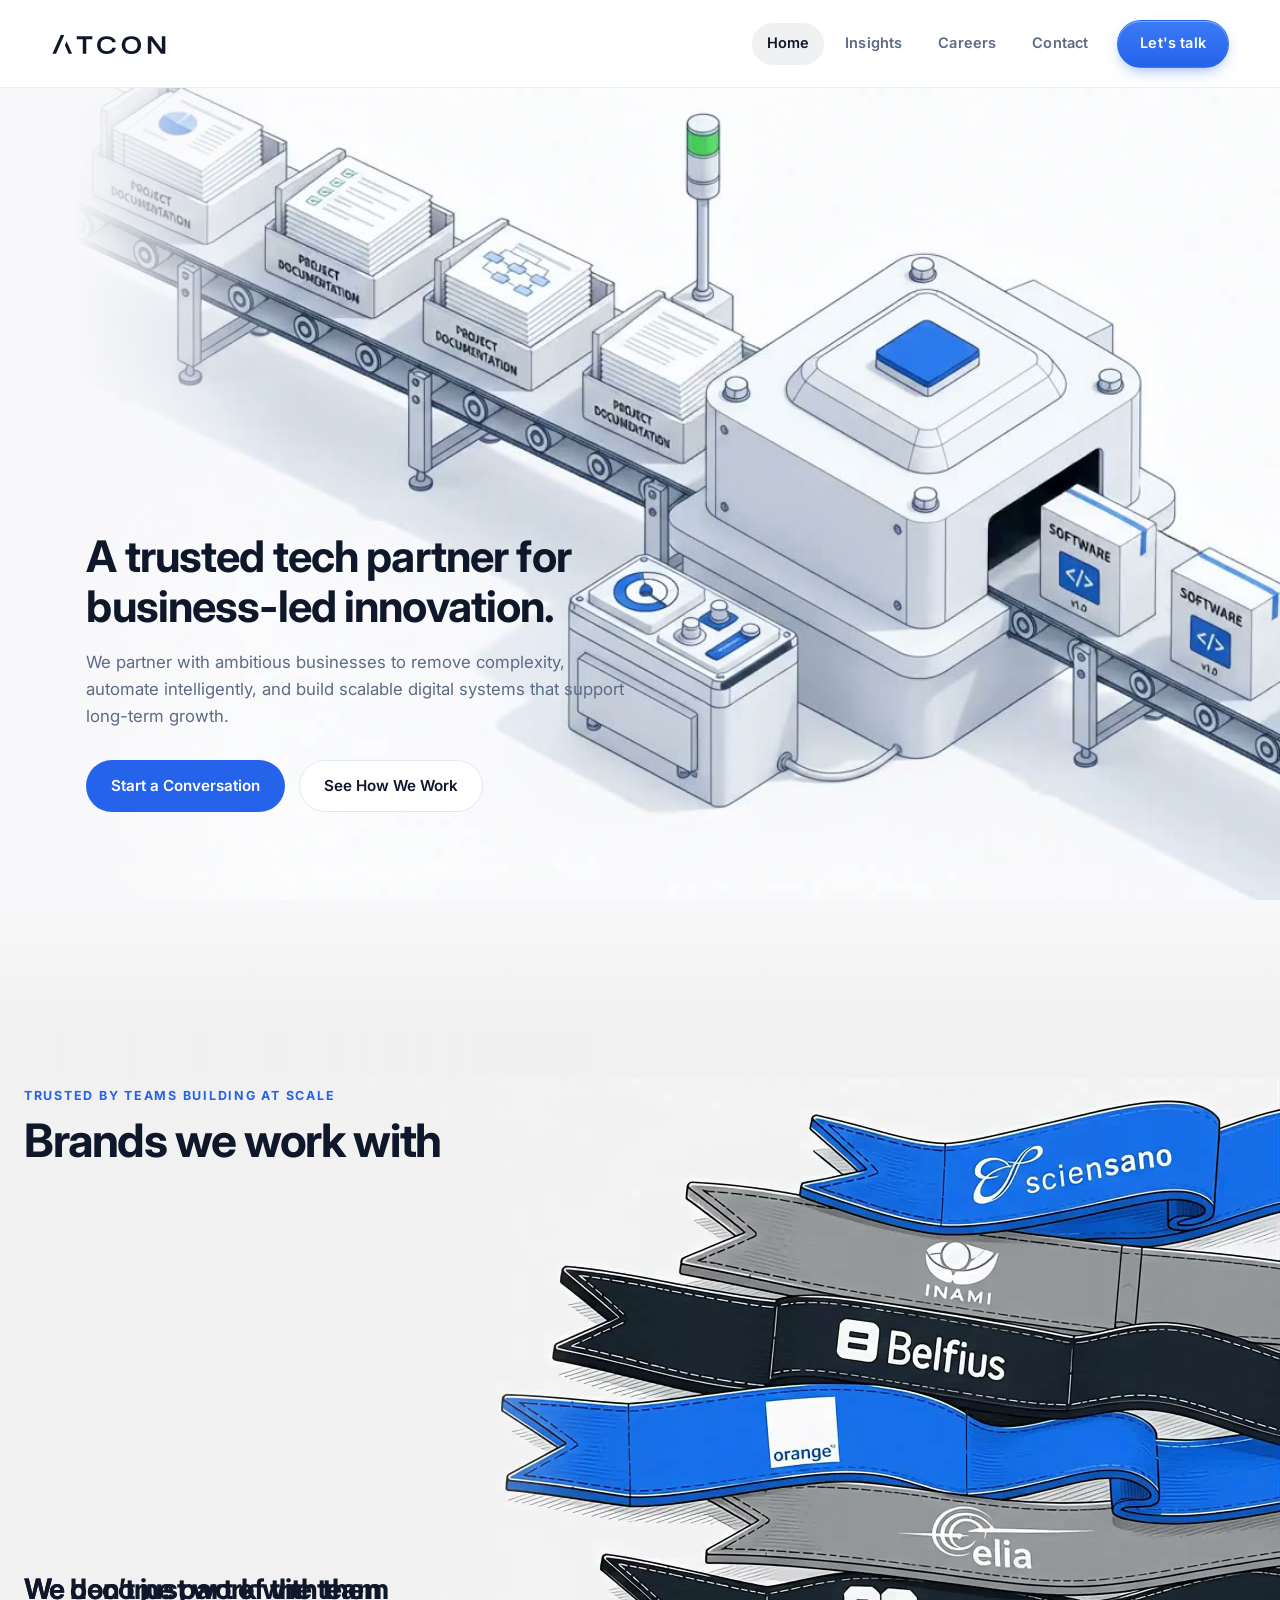
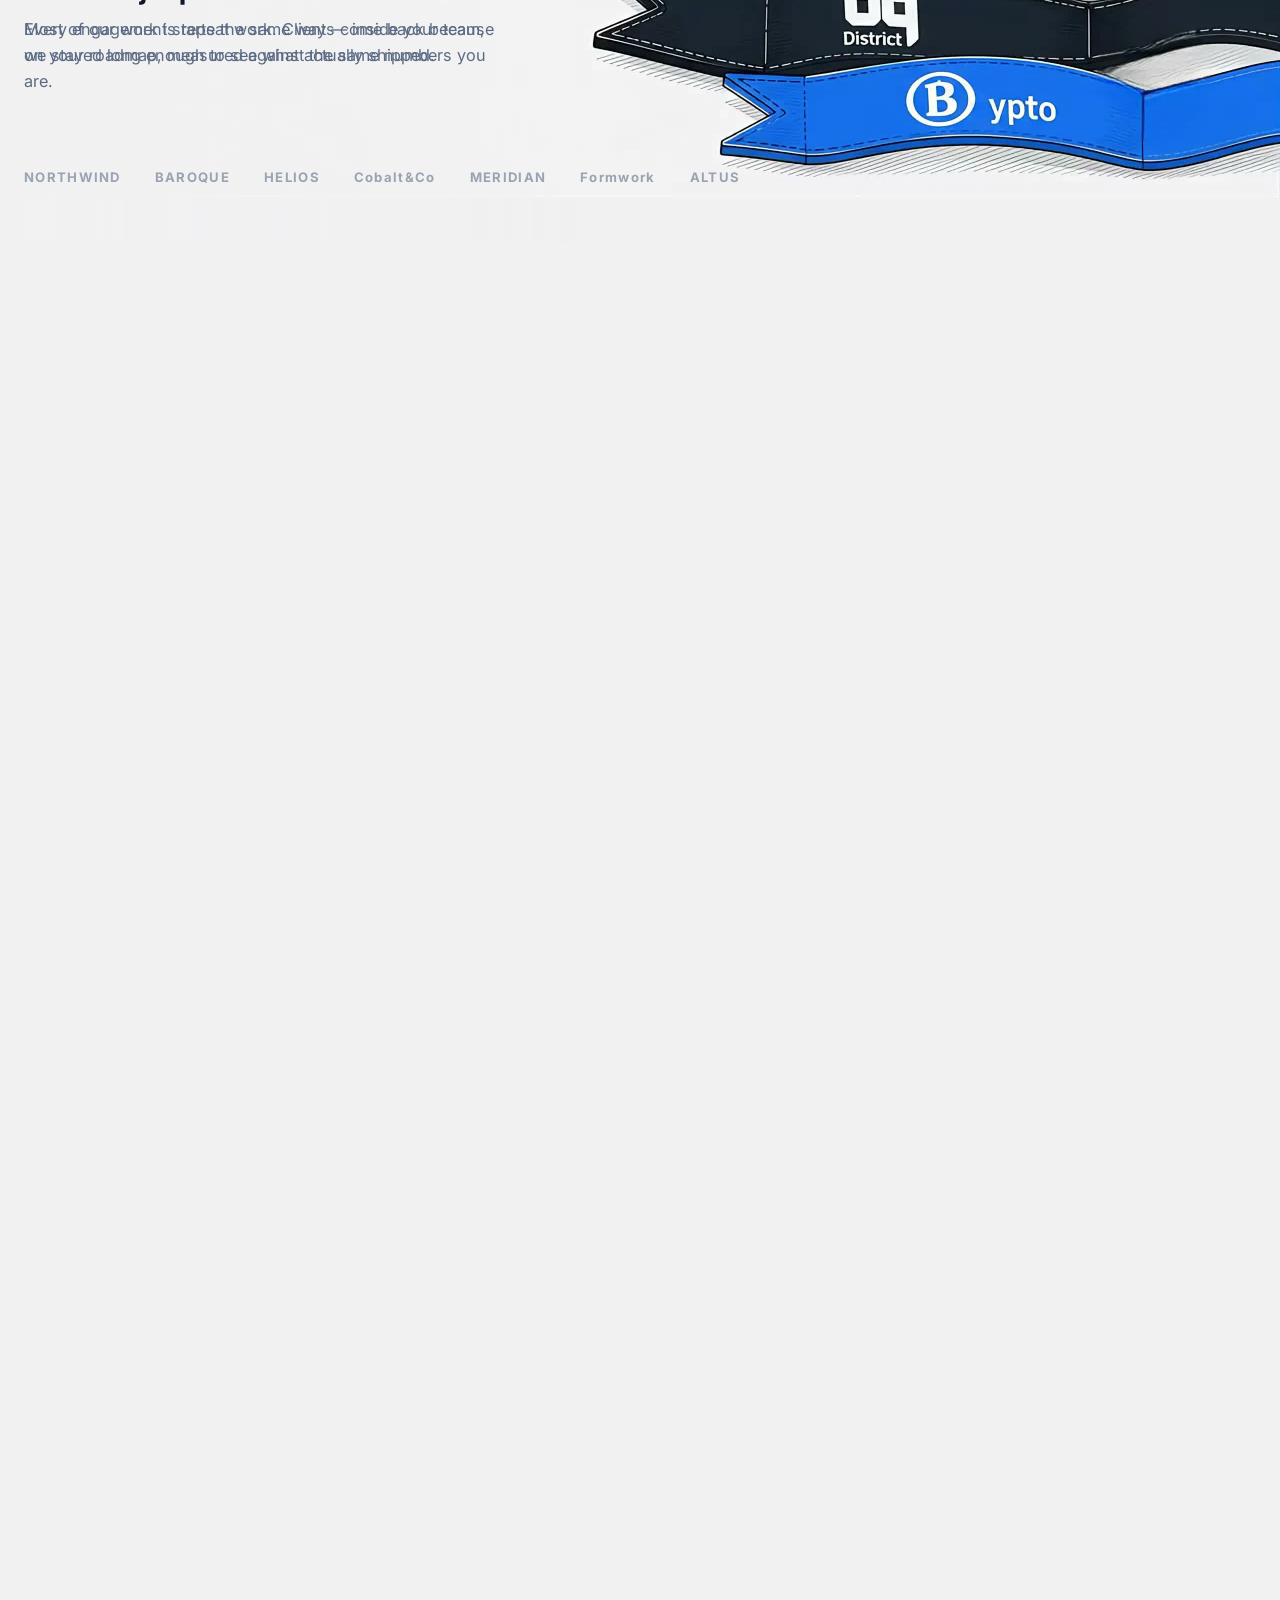
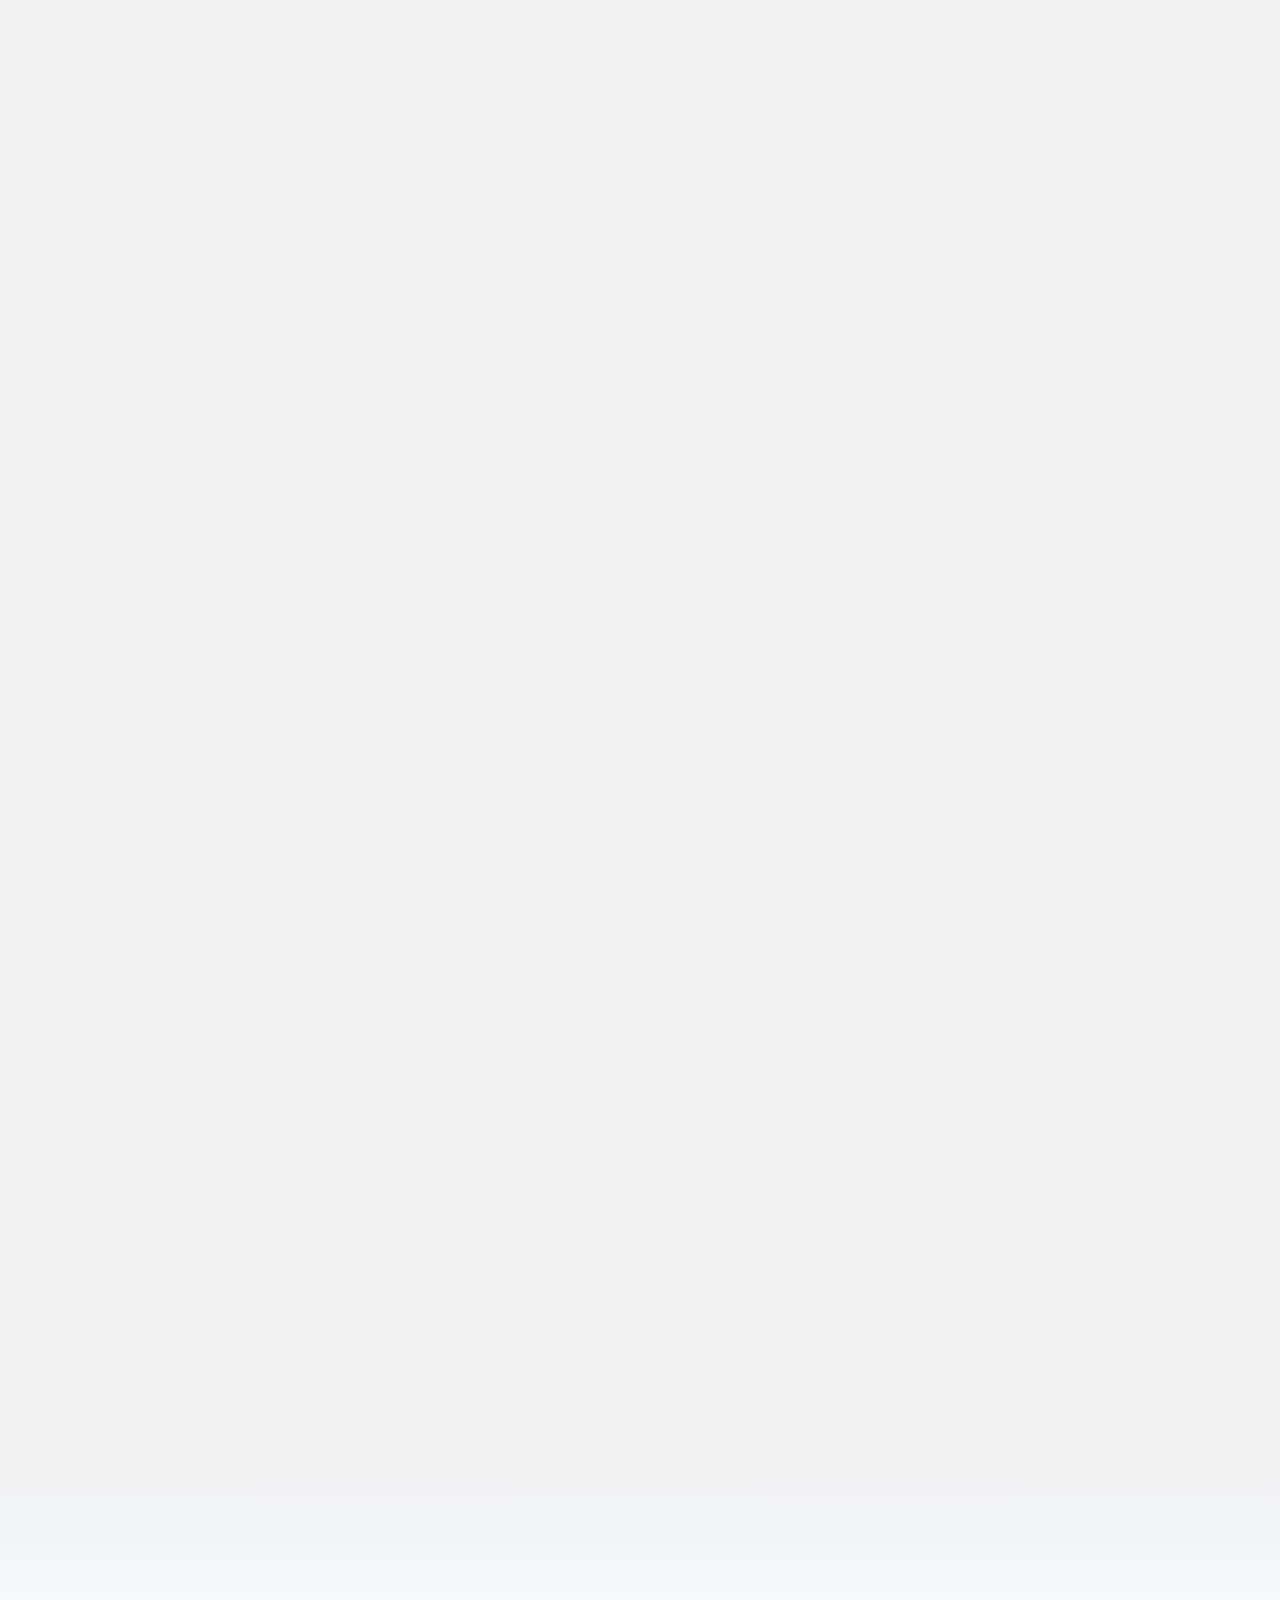
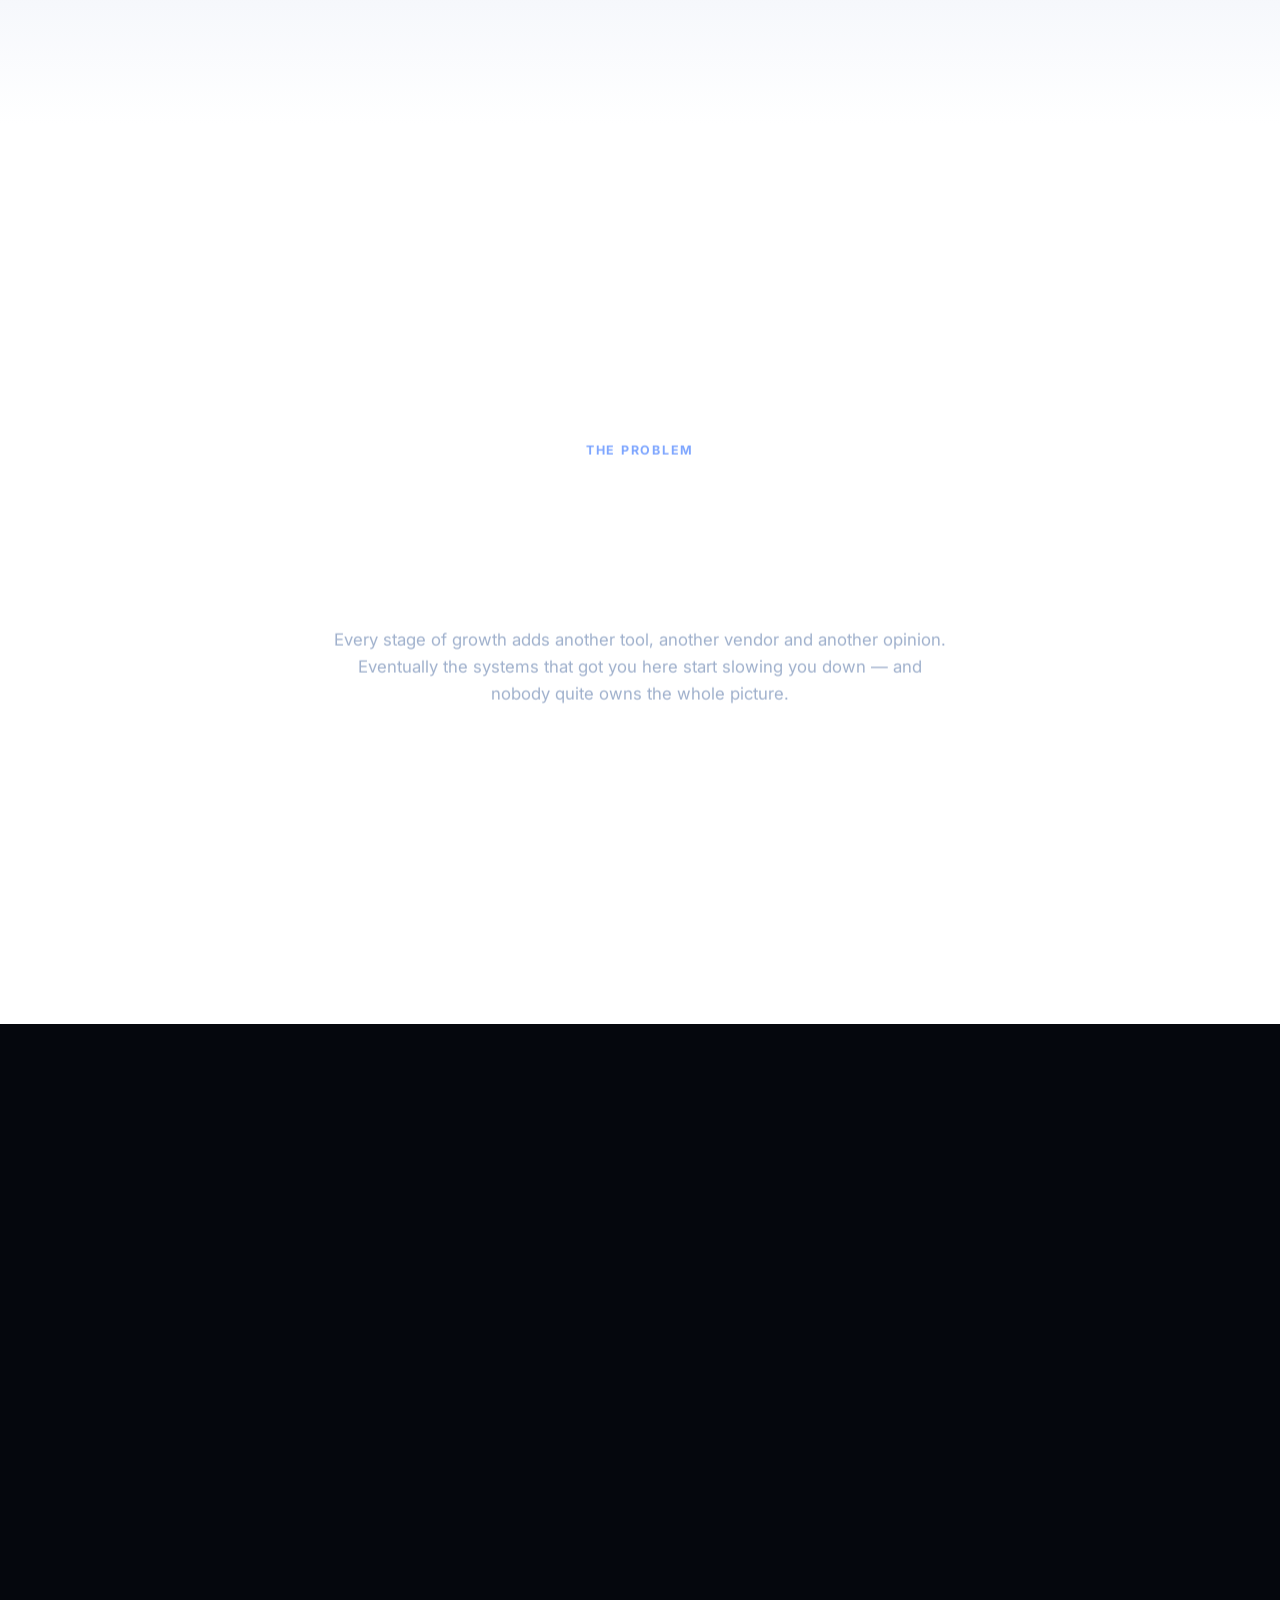
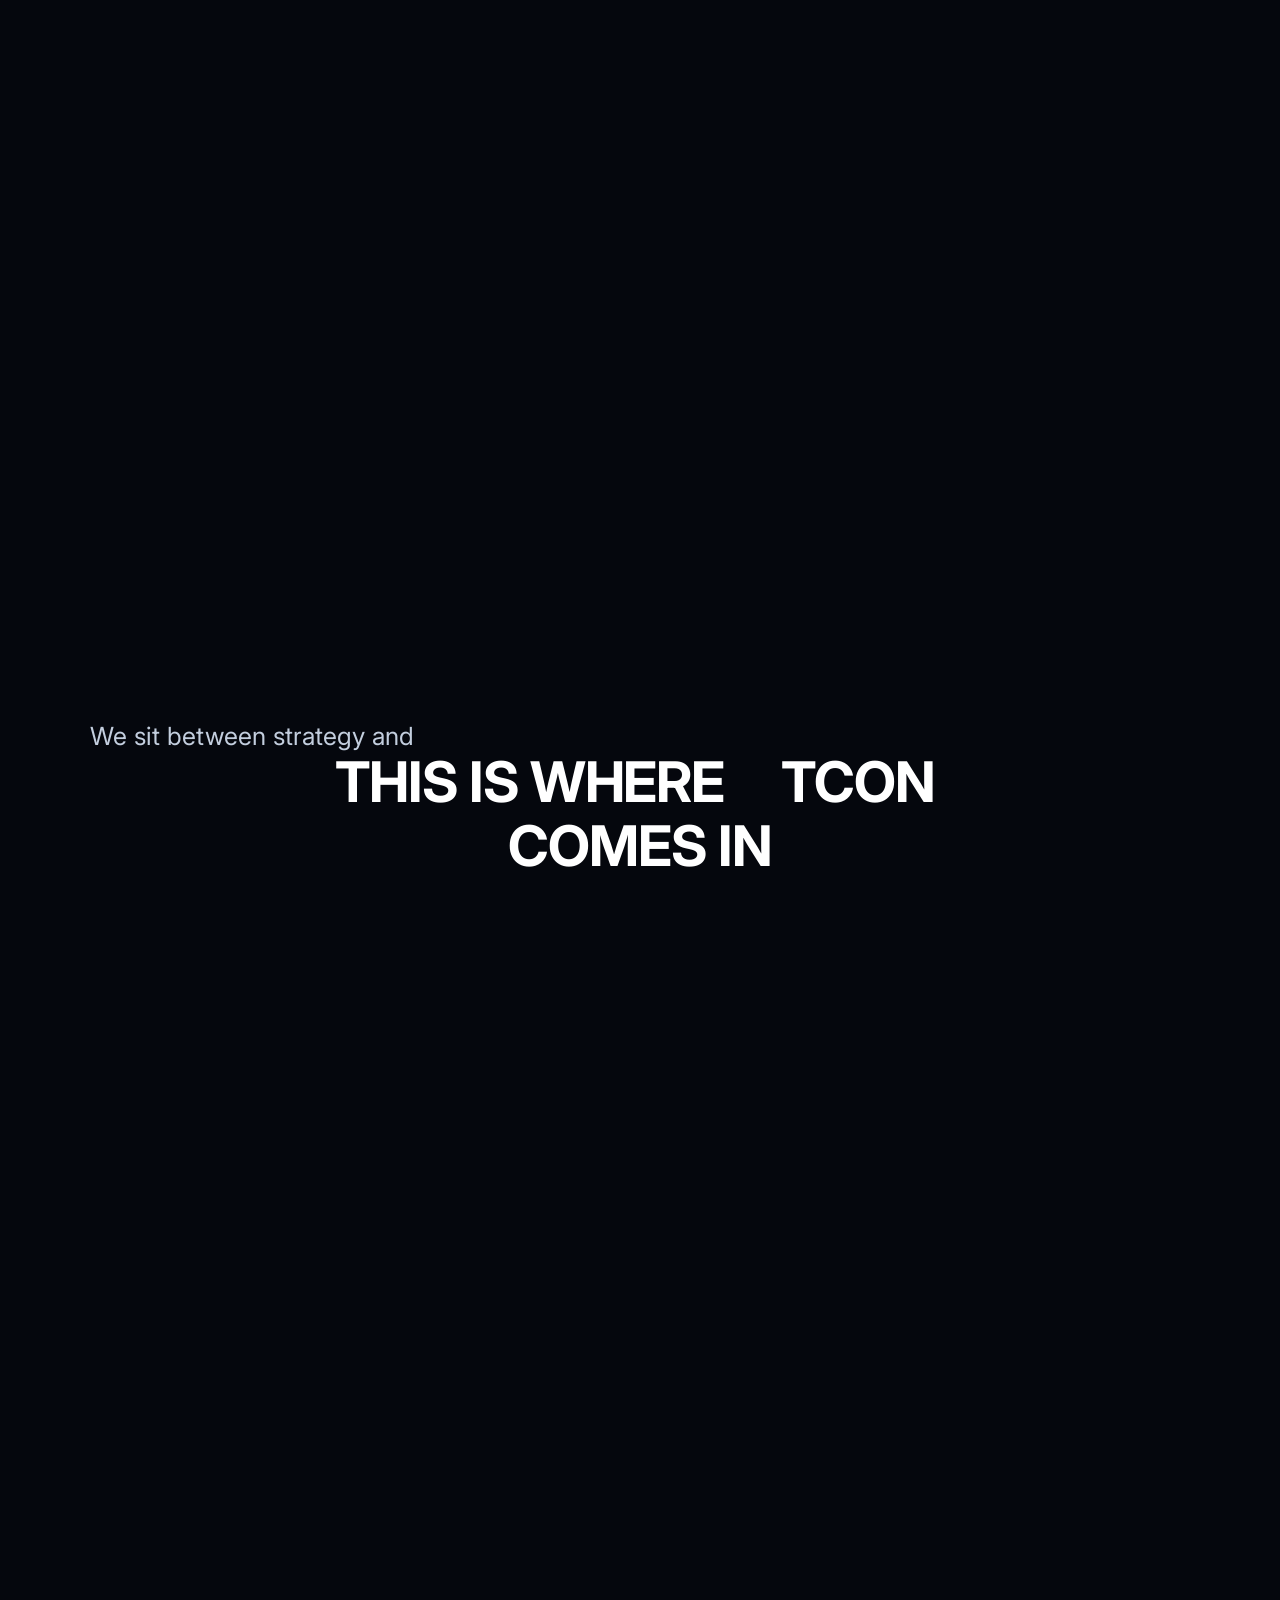
==== index.html @ 5cf0efec "Responsive: linear fallbacks for the pinned artboard scenes under 900px Two sections were unusable o" ====
<!DOCTYPE html>
<html lang="en">
<head>
<meta charset="utf-8">
<meta name="viewport" content="width=device-width, initial-scale=1">
<title>ATCON — A trusted tech partner for business-led innovation</title>
<meta name="description" content="ATCON helps growing companies remove complexity, automate intelligently and build digital systems that scale.">
<link rel="stylesheet" href="assets/css/styles.css?v=1786800311">
<link rel="preconnect" href="https://fonts.googleapis.com">
<link rel="preconnect" href="https://fonts.gstatic.com" crossorigin>
<link href="https://fonts.googleapis.com/css2?family=Inter:wght@400;500;600;700&family=Inter+Tight:wght@400;500;600;700&family=Geist+Mono:wght@500;600;700&display=swap" rel="stylesheet">
<link rel="stylesheet" href="assets/css/how-we-work.css?v=1786800311">
<link rel="stylesheet" href="assets/css/what-we-do.css?v=1786800311">
</head>
<body>

<header class="site-header">
  <div class="container">
    <a class="logo" href="index.html" aria-label="ATCON"><span class="logo-mark"></span></a>
    <button class="nav-toggle" aria-label="Toggle navigation" aria-expanded="false">☰</button>
    <nav class="nav">
      <a href="index.html" aria-current="page">Home</a>
      <a href="insights.html">Insights</a>
      <a href="careers.html">Careers</a>
      <a href="contact.html">Contact</a>
      <a class="btn btn--primary" href="contact.html">Let's talk</a>
    </nav>
  </div>
</header>

<main>

  <!-- hero -->
  <section class="hero">
    <div class="hero-media" aria-hidden="true">
      <video
        data-hero-video
        src="assets/video/hero.mp4"
        poster="assets/img/hero-poster.jpg"
        autoplay
        muted
        loop
        playsinline
        preload="auto"></video>
    </div>

    <div class="container hero-inner">
      <div class="hero-copy">
        <h1>A trusted tech partner for business-led innovation.</h1>
        <p class="lead">
          We partner with ambitious businesses to remove complexity, automate
          intelligently, and build scalable digital systems that support
          long-term growth.
        </p>
        <div class="hero-actions">
          <a class="btn btn--primary" href="contact.html">Start a Conversation</a>
          <a class="btn btn--ghost" href="#how-we-work">See How We Work</a>
        </div>
      </div>
    </div>
  </section>

  <div class="seq-lead" aria-hidden="true"></div>

  <!-- social proof — scroll-scrubbed frame sequence.
       51 frames swapped by scroll position, with two copy blocks fading in
       over the top at staggered points. main.js preloads every frame before
       arming the scrub, so scrolling never lands on a blank. -->
  <section class="seq" id="clients" data-seq
           data-seq-count="51" data-seq-path="assets/img/sequence/ezgif-frame-">
    <div class="seq__pin">
      <canvas class="seq__canvas" data-seq-canvas width="2560" height="1440"
              role="img" aria-label="Client work montage"></canvas>
      <div class="seq__scrim" aria-hidden="true"></div>

      <div class="container seq__head">
        <span class="seq__eyebrow">Trusted by teams building at scale</span>
        <h2 class="seq__title">Brands we work with</h2>
      </div>

      <div class="container seq__overlays">
        <article class="seq__panel" data-seq-panel="0">
          <h3>We don&rsquo;t just work with them</h3>
          <p>Every engagement starts the same way &mdash; inside your team, on your
             roadmap, measured against the same numbers you are.</p>
        </article>
        <article class="seq__panel" data-seq-panel="1">
          <h3>We become part of the team</h3>
          <p>Most of our work is repeat work. Clients come back because we stayed
             long enough to see what actually shipped.</p>
        </article>
      </div>

      <div class="container seq__logos" aria-hidden="true">
        <span>NORTHWIND</span><span>BAROQUE</span><span>HELIOS</span>
        <span>Cobalt&amp;Co</span><span>MERIDIAN</span><span>Formwork</span><span>ALTUS</span>
      </div>
    </div>
  </section>

  <div class="seq-tail" aria-hidden="true"></div>

  <div class="prb-lead" aria-hidden="true"></div>

  <!-- the problem — pinned scene. Scroll first washes the page from white to
       black, then the title arrives, then four cards enter from the left,
       carry a full turn around the copy and leave to the right. main.js writes
       the progress; every position below is derived from it in CSS. -->
  <section class="prb" data-prb>
    <div class="prb__pin">
      <div class="prb__wash" aria-hidden="true"></div>
      <!-- the copy lives inside the orbit so it shares the cards' 3D context and
           they can sort against it by depth, passing behind and then in front -->
      <div class="prb__orbit">
        <div class="container prb__head">
          <span class="prb__eyebrow">The problem</span>
          <h2 class="prb__title">Growth creates complexity.</h2>
          <p class="prb__lead">Every stage of growth adds another tool, another vendor and
            another opinion. Eventually the systems that got you here start slowing you
            down &mdash; and nobody quite owns the whole picture.</p>
        </div>
        <article class="prb-card" data-prb-card="0">
          <span class="prb-card__wing prb-card__wing--l"></span>
          <div class="prb-card__body">
          <div class="prb-card__icon">&#9033;</div>
          <h3>Too many tools</h3>
          <p>Overlapping software nobody fully uses, quietly billing every month.</p>
        </div>
          <span class="prb-card__wing prb-card__wing--r"></span>
        </article>
        <article class="prb-card" data-prb-card="1">
          <span class="prb-card__wing prb-card__wing--l"></span>
          <div class="prb-card__body">
          <div class="prb-card__icon">&#9681;</div>
          <h3>Too many opinions</h3>
          <p>Decisions stall because there's no shared view of what good looks like.</p>
        </div>
          <span class="prb-card__wing prb-card__wing--r"></span>
        </article>
        <article class="prb-card" data-prb-card="2">
          <span class="prb-card__wing prb-card__wing--l"></span>
          <div class="prb-card__body">
          <div class="prb-card__icon">&#9672;</div>
          <h3>Too many vendors</h3>
          <p>Work is split across suppliers who each solve only their own slice.</p>
        </div>
          <span class="prb-card__wing prb-card__wing--r"></span>
        </article>
        <article class="prb-card" data-prb-card="3">
          <span class="prb-card__wing prb-card__wing--l"></span>
          <div class="prb-card__body">
          <div class="prb-card__icon">&#9678;</div>
          <h3>Not enough ownership</h3>
          <p>Plenty of advice, far less accountability for the outcome.</p>
        </div>
          <span class="prb-card__wing prb-card__wing--r"></span>
        </article>
      </div>
    </div>
  </section>

  <!-- where we sit: the line types itself out, then the A breaks out of the
       word, grows to fill the right of the screen, and the copy types in beside it -->
  <section class="wws" data-wws>
    <div class="wws__pin">
      <h2 class="wws__line" aria-label="This is where ATCON comes in">
        <span data-wws-seg aria-hidden="true">THIS IS WHERE </span><span
          class="wws-cell wws__aslot" data-wws-aslot aria-hidden="true"></span><span
          data-wws-seg aria-hidden="true">TCON COMES IN</span>
      </h2>

      <img class="wws__a" src="assets/img/atcon-a.svg" alt="" aria-hidden="true" data-wws-a>

      <p class="wws__body"><span data-wws-seg>We sit between strategy and
        execution. Most technology challenges fall into a gap too technical for
        business consultants, too strategic for dev teams. That&rsquo;s where
        ATCON operates.</span></p>

    </div>
  </section>

  <!-- lets the black settle out to the white the next section starts on -->
  <div class="wws-tail" aria-hidden="true"></div>

  <!-- services — six cards flown past the camera on a helix.
       Card artwork is the supplied standalone file, restyled only where its
       class names collided with the site's own (see what-we-do.css). The
       spiral itself is main.js writing six custom properties per card; the
       markup below is the plain grid it falls back to without JS. -->
  <section class="section wwd" id="services" data-wwd-scene>
    <div class="wwd__pin">
      <div class="container wwd__head">
        <div class="section-head">
          <span class="eyebrow">What we do</span>
          <h2>Six ways we make technology work harder.</h2>
        </div>
      </div>

      <div class="wwd__track" data-wwd-track>

        <!-- 001 — Simplify technology -->
        <article class="wwd-card c1" data-wwd-card>
          <div class="glow"></div>
          <div class="ring r1"></div><div class="ring r2"></div><div class="ring r3"></div>
          <svg style="position:absolute;left:0;top:0;width:412px;height:492px;pointer-events:none" viewBox="0 0 412 492" fill="none" aria-hidden="true">
            <path d="M80 116 C 130 150, 165 165, 194 182" stroke="rgba(255,255,255,0.45)" stroke-width="1.4" stroke-dasharray="2 4" stroke-linecap="round"/>
            <path d="M332 124 C 285 155, 250 168, 220 184" stroke="rgba(255,255,255,0.45)" stroke-width="1.4" stroke-dasharray="2 4" stroke-linecap="round"/>
            <path d="M90 232 C 130 220, 165 205, 190 196" stroke="rgba(255,255,255,0.45)" stroke-width="1.4" stroke-dasharray="2 4" stroke-linecap="round"/>
          </svg>
          <div class="chip c1a">S</div><div class="chip c2a">A</div><div class="chip c3a">C</div>
          <div class="core-ring"></div>
          <div class="core"><span class="cmd">&#8984;</span></div>
          <div class="index">001</div>
          <div class="badge">&#8984;</div>
          <div class="toast">
            <div class="toast-inner">
              <div class="toast-icon">&#10003;</div>
              <div><div class="toast-title">Stack consolidated</div><div class="toast-sub">12 overlapping tools &rarr; 1 system</div></div>
            </div>
          </div>
          <div class="cap">
            <h3 class="cap-title">Simplify technology</h3>
            <p class="cap-desc">Audit the SaaS, API and cloud stack, cut what overlaps and leave one system that makes sense.</p>
          </div>
        </article>

        <!-- 002 — Embedded partnership -->
        <article class="wwd-card tC c2" data-wwd-card>
          <div class="glow"></div>
          <div class="msgcard">
            <div class="msg-head">
              <div class="avatar">AI</div>
              <div class="who">Aisha <span>&middot; Standup</span></div>
              <div class="when">9:04am</div>
            </div>
            <div class="msg-text">Shipped the roadmap update &mdash; ready for your review before the client call this afternoon.</div>
          </div>
          <div class="inputbar" style="top:150px;"><span>Share a blocker or update&hellip;</span><div class="send">&#8593;</div></div>
          <div class="cursor" style="left:150px; top:214px;"></div>
          <div class="centered" style="top:296px;">
            <h3 class="htitle">Embedded partnership</h3>
            <div class="rule"></div>
            <p class="hdesc">A senior team that works inside yours — in your standups, on your roadmap, not at arm's length.</p>
          </div>
        </article>

        <!-- 003 — Structure data intelligence -->
        <article class="wwd-card tB c3" data-wwd-card>
          <div class="arc"></div><div class="arc a2"></div>
          <div class="wwd-eyebrow">Data Intelligence</div>
          <h3 class="heading"><b>Turn scattered reporting into pipelines</b> <i>and dashboards that decide.</i></h3>
          <div class="wwd-hero">
            <svg style="position:absolute;left:36px;top:-4px;width:340px;height:306px" viewBox="0 0 400 360" fill="none" aria-hidden="true">
              <g stroke="#8eb4ff" stroke-width="2.4" stroke-linecap="round" fill="none" opacity="0.7">
                <path d="M14 300 L22 308 L14 316"/>
                <path d="M28 312 L36 320 L28 328" opacity="0.55"/>
                <path d="M42 324 L50 332 L42 340" opacity="0.4"/>
              </g>
              <polygon points="290,74 200,118 200,328 290,284" fill="rgba(63,120,246,0.16)" stroke="#3f78f6" stroke-width="1.3"/>
              <polygon points="110,74 200,118 200,328 110,284" fill="rgba(31,79,216,0.09)" stroke="#3f78f6" stroke-width="1.3"/>
              <polygon points="200,30 290,74 200,118 110,74" fill="rgba(142,180,255,0.28)" stroke="#3f78f6" stroke-width="1.4"/>
              <polygon points="200,72 290,116 200,160 110,116" fill="none" stroke="#3f78f6" stroke-width="1" opacity="0.5"/>
              <polygon points="200,114 290,158 200,202 110,158" fill="none" stroke="#3f78f6" stroke-width="1" opacity="0.5"/>
              <polygon points="200,156 290,200 200,244 110,200" fill="none" stroke="#3f78f6" stroke-width="1" opacity="0.55"/>
              <polygon points="200,198 290,242 200,286 110,242" fill="none" stroke="#3f78f6" stroke-width="1" opacity="0.55"/>
              <line x1="200" y1="118" x2="200" y2="328" stroke="#3f78f6" stroke-width="1.4"/>
              <circle class="rivet" cx="200" cy="30" r="4"/>
              <circle class="rivet" cx="110" cy="74" r="4"/><circle class="rivet" cx="290" cy="74" r="4"/>
              <circle class="rivet" cx="110" cy="116" r="4"/><circle class="rivet" cx="290" cy="116" r="4"/>
              <circle class="rivet" cx="110" cy="158" r="4"/><circle class="rivet" cx="290" cy="158" r="4"/>
              <circle class="rivet" cx="110" cy="200" r="4"/><circle class="rivet" cx="290" cy="200" r="4"/>
              <circle class="rivet" cx="110" cy="242" r="4"/><circle class="rivet" cx="290" cy="242" r="4"/>
              <circle class="rivet" cx="110" cy="284" r="4"/><circle class="rivet" cx="290" cy="284" r="4"/>
              <text class="iso-label" x="236" y="196" transform="rotate(24 236 196)">VALIDATION</text>
              <text class="iso-label" x="230" y="238" transform="rotate(24 230 238)">FILE UPLOADS</text>
              <text class="iso-label" x="224" y="280" transform="rotate(24 224 280)">ERROR HANDLING</text>
            </svg>
          </div>
        </article>

        <!-- 004 — Scale digital systems -->
        <article class="wwd-card tB c4" data-wwd-card>
          <div class="arc"></div><div class="arc a2"></div>
          <div class="wwd-eyebrow">Scale &amp; Architecture</div>
          <h3 class="heading"><b>Architecture, platforms and products built to survive</b> <i>the next order of magnitude.</i></h3>
          <div class="wwd-hero">
            <div class="bokeh"></div>
            <svg style="position:absolute;left:-14px;top:0;width:440px;height:300px;pointer-events:none" viewBox="0 0 440 300" fill="none" aria-hidden="true">
              <path d="M18 66 C 108 40, 210 30, 300 42" stroke="#5c95ff" stroke-width="26" stroke-linecap="round"/>
              <circle cx="42" cy="61" r="3.4" fill="#fff"/><circle cx="66" cy="55" r="3.4" fill="#fff"/><circle cx="90" cy="50" r="3.4" fill="#fff"/><circle cx="114" cy="46" r="3.4" fill="#fff"/>
              <path d="M104 122 C 210 104, 320 112, 430 98" stroke="#1f4fd8" stroke-width="26" stroke-linecap="round"/>
              <path d="M18 210 C 108 190, 214 180, 302 192" stroke="#3f78f6" stroke-width="26" stroke-linecap="round"/>
              <circle cx="42" cy="205" r="3.4" fill="#fff"/><circle cx="66" cy="200" r="3.4" fill="#fff"/><circle cx="90" cy="196" r="3.4" fill="#fff"/><circle cx="114" cy="192" r="3.4" fill="#fff"/>
              <path d="M96 254 C 200 244, 320 250, 430 236" stroke="#2f57d8" stroke-width="26" stroke-linecap="round"/>
            </svg>
            <div class="badge" style="left:280px; top:20px; border-color:#5c95ff;">
              <svg viewBox="0 0 24 24" fill="none" aria-hidden="true"><path d="M7 17a4 4 0 0 1-.6-7.96A5 5 0 0 1 16 8.1 3.5 3.5 0 0 1 15.5 15H7z" stroke="#5c95ff" stroke-width="1.8" stroke-linejoin="round"/></svg>
            </div>
            <div class="badge" style="left:78px; top:96px; border-color:#1f4fd8;">
              <svg viewBox="0 0 24 24" fill="none" aria-hidden="true"><ellipse cx="12" cy="6" rx="7" ry="2.6" stroke="#1f4fd8" stroke-width="1.8"/><path d="M5 6v5c0 1.4 3.1 2.6 7 2.6s7-1.2 7-2.6V6" stroke="#1f4fd8" stroke-width="1.8"/><path d="M5 11v5c0 1.4 3.1 2.6 7 2.6s7-1.2 7-2.6v-5" stroke="#1f4fd8" stroke-width="1.8"/></svg>
            </div>
            <div class="badge" style="left:282px; top:170px; border-color:#3f78f6;">
              <svg viewBox="0 0 24 24" fill="none" aria-hidden="true"><circle cx="6" cy="7" r="2.4" stroke="#3f78f6" stroke-width="1.8"/><circle cx="18" cy="7" r="2.4" stroke="#3f78f6" stroke-width="1.8"/><circle cx="12" cy="18" r="2.4" stroke="#3f78f6" stroke-width="1.8"/><path d="M8 8.3 10.3 16M16 8.3 13.7 16M8.4 7h7.2" stroke="#3f78f6" stroke-width="1.6"/></svg>
            </div>
            <div class="badge" style="left:70px; top:228px; border-color:#2f57d8;">
              <svg viewBox="0 0 24 24" fill="none" aria-hidden="true"><rect x="4" y="5" width="16" height="14" rx="3" stroke="#2f57d8" stroke-width="1.8"/><circle cx="8.5" cy="9" r="1.1" fill="#2f57d8"/><circle cx="8.5" cy="15" r="1.1" fill="#2f57d8"/><path d="M12 9h5M12 15h5" stroke="#2f57d8" stroke-width="1.6" stroke-linecap="round"/></svg>
            </div>
          </div>
        </article>

        <!-- 005 — Automate operations -->
        <article class="wwd-card tB c5" data-wwd-card>
          <div class="arc"></div><div class="arc a2"></div>
          <div class="wwd-eyebrow">Automations</div>
          <h3 class="heading"><b>Find the repetitive, error-prone work</b> <i>and hand it to trustworthy software.</i></h3>
          <div class="wwd-hero">
            <svg style="position:absolute;left:-14px;top:0;width:440px;height:280px;pointer-events:none" viewBox="0 0 440 280" fill="none" aria-hidden="true">
              <path d="M18 46  C 130 20, 240 12, 330 28"  stroke="#a9c3ff" stroke-width="26" stroke-linecap="round" opacity="0.9"/>
              <path d="M18 128 C 130 108, 260 98, 364 112" stroke="#5c86ff" stroke-width="26" stroke-linecap="round" opacity="0.9"/>
              <path d="M18 210 C 120 192, 230 184, 320 196" stroke="#2f57d8" stroke-width="26" stroke-linecap="round" opacity="0.9"/>
              <circle cx="46" cy="43" r="3.4" fill="#0a1740"/><circle cx="70" cy="38" r="3.4" fill="#0a1740"/><circle cx="94" cy="34" r="3.4" fill="#0a1740"/><circle cx="118" cy="30" r="3.4" fill="#0a1740"/>
              <circle cx="46" cy="125" r="3.4" fill="#0a1740"/><circle cx="70" cy="120" r="3.4" fill="#0a1740"/><circle cx="94" cy="116" r="3.4" fill="#0a1740"/><circle cx="118" cy="112" r="3.4" fill="#0a1740"/>
              <circle cx="46" cy="207" r="3.4" fill="#0a1740"/><circle cx="70" cy="203" r="3.4" fill="#0a1740"/><circle cx="94" cy="198" r="3.4" fill="#0a1740"/><circle cx="118" cy="195" r="3.4" fill="#0a1740"/>
            </svg>
            <div class="icon-chip" style="left:298px; top:56px;  color:#2f57d8;">&#9889;</div>
            <div class="icon-chip" style="left:334px; top:138px; color:#1f4fd8;">&#8646;</div>
            <div class="icon-chip" style="left:288px; top:220px; color:#10225c;">&#10003;</div>
          </div>
        </article>

        <!-- 006 — Applied AI -->
        <article class="wwd-card tC c6" data-wwd-card>
          <div class="glow"></div>
          <div class="msgcard">
            <div class="msg-head">
              <div class="avatar">&#10022;</div>
              <div class="who">Lead score model <span>&middot; Output</span></div>
              <div class="when">Just now</div>
            </div>
            <div class="msg-text">Trained on your CRM and support tickets. Qualified leads are up 32% this quarter.</div>
          </div>
          <div class="inputbar" style="top:150px;"><span>Ask your data anything&hellip;</span><div class="send">&#8593;</div></div>
          <div class="cursor" style="left:150px; top:214px;"></div>
          <div class="centered" style="top:296px;">
            <h3 class="htitle">Applied AI</h3>
            <div class="rule"></div>
            <p class="hdesc">Practical AI on your own data, scoped to a measurable outcome rather than a pilot that goes nowhere.</p>
          </div>
        </article>

      </div>
    </div>
  </section>

  <!-- how we work — ported as-is from /Users/anshullalawat/Downloads/how-we-work-section
       (React/Vite export). Structure, class names and every Figma coordinate are
       unchanged; only the JSX -> static HTML and the useId() filter ids -> fixed
       ids are mechanical (no build step / no React here). Responsive stacked
       fallback intentionally not wired up yet per request.

       Pinned scroll reveal: .hww is a tall (340vh) scroll driver, .hww__pin
       sticks inside it, and main.js turns that scroll distance into a 0-1
       progress value that (a) draws .hww-centerline top-down and (b) pops each
       .hww-step-group's plate/connector/card/node in as the line reaches it —
       see the "how we work: pinned 3D reveal" block in main.js. -->
  <section class="hww" id="how-we-work" data-hww-scene>
    <div class="hww__pin">
    <!-- outside the scaled stage so it lines up with the site gutter -->
        <div class="hww-copy" style="left:calc(150 * var(--px));top:calc(132 * var(--px));width:calc(436 * var(--px));">
          <!-- width dropped with the pill: the badge is inline-flex, so it now
               hugs the label instead of holding the old 228px slot open -->
          <div class="hww-badge" style="height:calc(37 * var(--px));padding-left:calc(14 * var(--px));padding-right:calc(14 * var(--px));border-radius:calc(100 * var(--px));">
            <span class="hww-badge__label" style="font-size:calc(14 * var(--px));line-height:calc(21 * var(--px));">How We Work</span>
          </div>

          <h2 class="hww-headline" style="margin-top:calc(12 * var(--px));font-size:calc(60 * var(--px));line-height:calc(69 * var(--px));">A partnership approach that ensures your success at every step.</h2>

          <button type="button" class="hww-cta" style="margin-top:calc(32 * var(--px));width:calc(141 * var(--px));height:calc(47 * var(--px));border-radius:calc(10 * var(--px));font-size:calc(15 * var(--px));">Start a Project</button>
        </div>

        <p class="hww-para" style="left:calc(150 * var(--px));top:calc(757 * var(--px));width:calc(328 * var(--px));font-size:calc(20 * var(--px));line-height:calc(30 * var(--px));">We work as an extension of your team, from first idea to real-world results.</p>

    <div class="hww__frame">
      <div class="hww__stage" style="aspect-ratio: 1440 / 962;">
        <div class="hww-backdrop" aria-hidden="true">
          <span class="hww-backdrop__hatch" style="left:3.333%;top:calc(66 * var(--px));width:2.708%;height:calc(831 * var(--px));"></span>
          <span class="hww-backdrop__hatch" style="left:94.028%;top:calc(66 * var(--px));width:2.708%;height:calc(831 * var(--px));"></span>

          <span class="hww-backdrop__rule" style="left:3.146%;top:calc(62 * var(--px));width:1px;height:calc(838 * var(--px));"></span>
          <span class="hww-backdrop__rule" style="left:6.250%;top:calc(-24 * var(--px));width:1px;height:calc(986 * var(--px));"></span>
          <span class="hww-backdrop__rule" style="left:93.750%;top:calc(-24 * var(--px));width:1px;height:calc(986 * var(--px));"></span>
          <span class="hww-backdrop__rule" style="left:96.958%;top:calc(63 * var(--px));width:1px;height:calc(836 * var(--px));"></span>

          <span class="hww-backdrop__rule" style="left:0;top:calc(63 * var(--px));width:100%;height:1px;"></span>
          <span class="hww-backdrop__rule" style="left:0;top:calc(900 * var(--px));width:100%;height:1px;"></span>

          <span class="hww-backdrop__diamond" style="left:2.778%;top:calc(58 * var(--px));width:0.694%;height:calc(10 * var(--px));"></span>
          <span class="hww-backdrop__diamond" style="left:5.903%;top:calc(57.7 * var(--px));width:0.694%;height:calc(10 * var(--px));"></span>
          <span class="hww-backdrop__diamond" style="left:93.403%;top:calc(57.7 * var(--px));width:0.694%;height:calc(10 * var(--px));"></span>
          <span class="hww-backdrop__diamond" style="left:96.667%;top:calc(58 * var(--px));width:0.694%;height:calc(10 * var(--px));"></span>
          <span class="hww-backdrop__diamond" style="left:2.778%;top:calc(894 * var(--px));width:0.694%;height:calc(10 * var(--px));"></span>
          <span class="hww-backdrop__diamond" style="left:5.903%;top:calc(894 * var(--px));width:0.694%;height:calc(10 * var(--px));"></span>
          <span class="hww-backdrop__diamond" style="left:93.403%;top:calc(894 * var(--px));width:0.694%;height:calc(10 * var(--px));"></span>
          <span class="hww-backdrop__diamond" style="left:96.667%;top:calc(894 * var(--px));width:0.694%;height:calc(10 * var(--px));"></span>
        </div>

        <span class="hww-centerline" data-hww-line style="left:calc(975.2 * var(--px));top:calc(62 * var(--px));height:calc(838 * var(--px));"></span>


        <!-- Step 1 — Understand -->
        <div class="hww-step-group" data-hww-step="1">
        <div class="hww-plate" style="left:calc(674.4 * var(--px));top:calc(160.1 * var(--px));width:calc(249.4 * var(--px));height:calc(198.1 * var(--px));border-radius:calc(9.62 * var(--px));transform-origin:100% 50%;transform:matrix(0.9903, 0.1392, 0, 1, 0, 0);background:#DFEDFF;opacity:clamp(0, calc((var(--reveal, 1) - 0.25) / 0.75), 1);">
          <span class="hww-plate__hatch"></span>
          <span class="hww-plate__wash" style="background:linear-gradient(180deg, #A9CDFF 0%, #0065ED 100%);"></span>
        </div>
        <span class="hww-connector" style="left:calc(936 * var(--px));top:calc(275 * var(--px));width:calc(39.32 * var(--px));transform:rotate(7.31deg) scaleX(var(--dot, 1));background:#0065ED;"></span>
        <div class="hww-card" style="left:calc(690 * var(--px));top:calc(147 * var(--px));width:calc(249.4 * var(--px));height:calc(198.1 * var(--px));border-radius:calc(9.62 * var(--px));transform-origin:100% 50%;transform:matrix(0.9903, 0.1392, 0, 1, 0, 0) translate3d(calc((1 - var(--reveal, 1)) * 46px), calc((1 - var(--reveal, 1)) * -34px), calc((var(--reveal, 1) - 1) * 200px)) rotateX(calc((1 - var(--reveal, 1)) * 16deg)) rotateZ(calc((1 - var(--reveal, 1)) * -4deg)) rotateY(calc((1 - var(--reveal, 1)) * 78deg));background:linear-gradient(180deg, #A9CDFF 0%, #0065ED 100%);opacity:var(--fade, 1);">
          <svg viewBox="0 0 120 96" class="hww-card__icon" style="left:calc(164.6 * var(--px));top:calc(-3.9 * var(--px));width:calc(120 * var(--px));height:calc(96 * var(--px));" aria-hidden="true">
            <defs><filter id="hww-sh-understand" x="-60%" y="-60%" width="220%" height="220%"><feDropShadow dx="0" dy="3" stdDeviation="3" flood-color="#000" flood-opacity="0.2"/></filter></defs>
            <circle cx="41" cy="31" r="23" fill="none" stroke="#fff" stroke-width="7" opacity="0.95" filter="url(#hww-sh-understand)"/>
            <rect x="54" y="50" width="34" height="8" rx="4" fill="#fff" opacity="0.95" transform="rotate(45 71 54)" filter="url(#hww-sh-understand)"/>
            <circle cx="95" cy="11" r="5" fill="#fff" opacity="0.4"/>
          </svg>
          <span class="hww-card__corner" style="left:calc(7 * var(--px));top:calc(7 * var(--px));width:calc(5 * var(--px));height:calc(5 * var(--px));"></span>
          <span class="hww-card__corner" style="left:calc(237.3 * var(--px));top:calc(7 * var(--px));width:calc(5 * var(--px));height:calc(5 * var(--px));"></span>
          <span class="hww-card__corner" style="left:calc(7 * var(--px));top:calc(186 * var(--px));width:calc(5 * var(--px));height:calc(5 * var(--px));"></span>
          <span class="hww-card__corner" style="left:calc(237.3 * var(--px));top:calc(185.1 * var(--px));width:calc(5 * var(--px));height:calc(5 * var(--px));"></span>
          <span class="hww-card__step" style="left:calc(22 * var(--px));top:calc(15 * var(--px));width:calc(206 * var(--px));font-size:calc(12.07 * var(--px));line-height:calc(16.9 * var(--px));">Step 1</span>
          <div class="hww-card__block" style="left:calc(22 * var(--px));top:calc(108 * var(--px));width:calc(198.1 * var(--px));gap:calc(0 * var(--px));">
            <span class="hww-card__title" style="font-size:calc(18 * var(--px));line-height:calc(27 * var(--px));">Understand</span>
            <span class="hww-card__desc" style="width:calc(198.1 * var(--px));font-size:calc(11.23 * var(--px));line-height:calc(15.72 * var(--px));">We dive deep into your business challenges and objectives.</span>
          </div>
        </div>
        <span class="hww-node" style="left:calc(972 * var(--px));top:calc(276 * var(--px));width:calc(7 * var(--px));height:calc(7 * var(--px));background:#0065ED;transform:scale(var(--dot, 1));"></span>
        </div>

        <!-- Step 2 — Design -->
        <div class="hww-step-group" data-hww-step="2">
        <div class="hww-plate" style="left:calc(1032.6 * var(--px));top:calc(310.76 * var(--px));width:calc(249 * var(--px));height:calc(213 * var(--px));border-radius:calc(10.35 * var(--px));transform-origin:0% 50%;transform:matrix(0.9903, -0.1392, 0, 1, 0, 0);background:#EFF6DC;opacity:clamp(0, calc((var(--reveal, 1) - 0.25) / 0.75), 1);">
          <span class="hww-plate__hatch"></span>
          <span class="hww-plate__wash" style="background:linear-gradient(180deg, #D4E157 0%, #689F38 100%);"></span>
        </div>
        <span class="hww-connector" style="left:calc(975 * var(--px));top:calc(405.7 * var(--px));width:calc(39.32 * var(--px));transform:rotate(7.31deg) scaleX(var(--dot, 1));background:#689F38;"></span>
        <div class="hww-card" style="left:calc(1017 * var(--px));top:calc(297.66 * var(--px));width:calc(249 * var(--px));height:calc(213 * var(--px));border-radius:calc(10.35 * var(--px));transform-origin:0% 50%;transform:matrix(0.9903, -0.1392, 0, 1, 0, 0) translate3d(calc((1 - var(--reveal, 1)) * -46px), calc((1 - var(--reveal, 1)) * -34px), calc((var(--reveal, 1) - 1) * 200px)) rotateX(calc((1 - var(--reveal, 1)) * 16deg)) rotateZ(calc((1 - var(--reveal, 1)) * 4deg)) rotateY(calc((1 - var(--reveal, 1)) * -78deg));background:linear-gradient(180deg, #D4E157 0%, #689F38 100%);opacity:var(--fade, 1);">
          <svg viewBox="0 0 120 96" class="hww-card__icon" style="left:calc(170.65 * var(--px));top:calc(-10.2 * var(--px));width:calc(120 * var(--px));height:calc(96 * var(--px));" aria-hidden="true">
            <defs><filter id="hww-sh-design" x="-60%" y="-60%" width="220%" height="220%"><feDropShadow dx="0" dy="3" stdDeviation="3" flood-color="#000" flood-opacity="0.2"/></filter></defs>
            <ellipse cx="46" cy="80" rx="26" ry="6" fill="#000" opacity="0.14"/>
            <rect x="12" y="38" width="52" height="38" rx="10" fill="#fff" opacity="0.32" transform="rotate(8 38 57)"/>
            <rect x="20" y="28" width="52" height="38" rx="10" fill="#fff" opacity="0.55" transform="rotate(8 46 47)"/>
            <rect x="28" y="18" width="52" height="38" rx="10" fill="#fff" opacity="0.95" transform="rotate(8 54 37)" filter="url(#hww-sh-design)"/>
            <rect x="32" y="30" width="34" height="6" rx="3" fill="#fff" opacity="0.9" transform="rotate(-15 49 33)" filter="url(#hww-sh-design)"/>
            <circle cx="63.5" cy="27.5" r="3.5" fill="#fff" opacity="0.5"/>
          </svg>
          <span class="hww-card__corner" style="left:calc(7.7 * var(--px));top:calc(7.1 * var(--px));width:calc(5 * var(--px));height:calc(5 * var(--px));"></span>
          <span class="hww-card__corner" style="left:calc(236.9 * var(--px));top:calc(7 * var(--px));width:calc(5 * var(--px));height:calc(5 * var(--px));"></span>
          <span class="hww-card__corner" style="left:calc(10.7 * var(--px));top:calc(198.1 * var(--px));width:calc(5 * var(--px));height:calc(5 * var(--px));"></span>
          <span class="hww-card__corner" style="left:calc(234 * var(--px));top:calc(198 * var(--px));width:calc(5 * var(--px));height:calc(5 * var(--px));"></span>
          <span class="hww-card__step" style="left:calc(22.7 * var(--px));top:calc(14.2 * var(--px));width:calc(37 * var(--px));font-size:calc(12.07 * var(--px));line-height:calc(16.9 * var(--px));">Step 2</span>
          <div class="hww-card__block" style="left:calc(19 * var(--px));top:calc(112 * var(--px));width:calc(235.4 * var(--px));gap:calc(3.45 * var(--px));">
            <span class="hww-card__title" style="font-size:calc(17.25 * var(--px));line-height:calc(25.875 * var(--px));">Design</span>
            <span class="hww-card__desc" style="width:calc(235.4 * var(--px));font-size:calc(12.07 * var(--px));line-height:calc(16.898 * var(--px));">Co-create solutions that align with your strategic goals.</span>
          </div>
        </div>
        <span class="hww-node" style="left:calc(972 * var(--px));top:calc(406 * var(--px));width:calc(7 * var(--px));height:calc(7 * var(--px));background:#689F38;transform:scale(var(--dot, 1));"></span>
        </div>

        <!-- Step 3 — Deliver -->
        <div class="hww-step-group" data-hww-step="3">
        <div class="hww-plate" style="left:calc(674.4 * var(--px));top:calc(455.1 * var(--px));width:calc(249.4 * var(--px));height:calc(198.1 * var(--px));border-radius:calc(9.62 * var(--px));transform-origin:100% 50%;transform:matrix(0.9903, 0.1392, 0, 1, 0, 0);background:#E6E9FF;opacity:clamp(0, calc((var(--reveal, 1) - 0.25) / 0.75), 1);">
          <span class="hww-plate__hatch"></span>
          <span class="hww-plate__wash" style="background:linear-gradient(180deg, #A6B4FF 0%, #4B3FE0 100%);"></span>
        </div>
        <span class="hww-connector" style="left:calc(936 * var(--px));top:calc(571 * var(--px));width:calc(39.32 * var(--px));transform:rotate(7.31deg) scaleX(var(--dot, 1));background:#4B3FE0;"></span>
        <div class="hww-card" style="left:calc(690 * var(--px));top:calc(442 * var(--px));width:calc(249.4 * var(--px));height:calc(198.1 * var(--px));border-radius:calc(9.62 * var(--px));transform-origin:100% 50%;transform:matrix(0.9903, 0.1392, 0, 1, 0, 0) translate3d(calc((1 - var(--reveal, 1)) * 46px), calc((1 - var(--reveal, 1)) * -34px), calc((var(--reveal, 1) - 1) * 200px)) rotateX(calc((1 - var(--reveal, 1)) * 16deg)) rotateZ(calc((1 - var(--reveal, 1)) * -4deg)) rotateY(calc((1 - var(--reveal, 1)) * 78deg));background:linear-gradient(180deg, #A6B4FF 0%, #4B3FE0 100%);opacity:var(--fade, 1);">
          <svg viewBox="0 0 120 96" class="hww-card__icon" style="left:calc(164.6 * var(--px));top:calc(-2.9 * var(--px));width:calc(120 * var(--px));height:calc(96 * var(--px));" aria-hidden="true">
            <ellipse cx="60" cy="78" rx="25" ry="7" fill="#000" opacity="0.16"/>
            <path d="M60 6 L89 23 L60 40 L31 23 Z" fill="#fff" fill-opacity="0.95" stroke="#fff" stroke-opacity="0.25"/>
            <path d="M31 23 L60 40 L60 74 L31 57 Z" fill="#fff" fill-opacity="0.5" stroke="#fff" stroke-opacity="0.25"/>
            <path d="M60 40 L89 23 L89 57 L60 74 Z" fill="#fff" fill-opacity="0.72" stroke="#fff" stroke-opacity="0.25"/>
            <circle cx="99" cy="7" r="5" fill="#fff" opacity="0.4"/>
          </svg>
          <span class="hww-card__corner" style="left:calc(7 * var(--px));top:calc(7 * var(--px));width:calc(5 * var(--px));height:calc(5 * var(--px));"></span>
          <span class="hww-card__corner" style="left:calc(237.3 * var(--px));top:calc(9.1 * var(--px));width:calc(5 * var(--px));height:calc(5 * var(--px));"></span>
          <span class="hww-card__corner" style="left:calc(7 * var(--px));top:calc(186 * var(--px));width:calc(5 * var(--px));height:calc(5 * var(--px));"></span>
          <span class="hww-card__corner" style="left:calc(237.3 * var(--px));top:calc(186.1 * var(--px));width:calc(5 * var(--px));height:calc(5 * var(--px));"></span>
          <span class="hww-card__step" style="left:calc(20.2 * var(--px));top:calc(12.2 * var(--px));width:calc(207.9 * var(--px));font-size:calc(12.07 * var(--px));line-height:calc(16.9 * var(--px));">Step 3</span>
          <div class="hww-card__block" style="left:calc(20.2 * var(--px));top:calc(97.2 * var(--px));width:calc(207.9 * var(--px));gap:calc(0 * var(--px));">
            <span class="hww-card__title" style="font-size:calc(18 * var(--px));line-height:calc(27 * var(--px));">Deliver</span>
            <span class="hww-card__desc" style="width:calc(158.5 * var(--px));font-size:calc(11.23 * var(--px));line-height:calc(15.72 * var(--px));">Build and deploy with transparent milestones and accountability.</span>
          </div>
        </div>
        <span class="hww-node" style="left:calc(972 * var(--px));top:calc(572 * var(--px));width:calc(7 * var(--px));height:calc(7 * var(--px));background:#4B3FE0;transform:scale(var(--dot, 1));"></span>
        </div>

        <!-- Step 4 — Optimize -->
        <div class="hww-step-group" data-hww-step="4">
        <div class="hww-plate" style="left:calc(1028 * var(--px));top:calc(617.66 * var(--px));width:calc(249 * var(--px));height:calc(198 * var(--px));border-radius:calc(10.35 * var(--px));transform-origin:0% 50%;transform:matrix(0.9903, -0.1392, 0, 1, 0, 0);background:#DCF5F0;opacity:clamp(0, calc((var(--reveal, 1) - 0.25) / 0.75), 1);">
          <span class="hww-plate__hatch"></span>
          <span class="hww-plate__wash" style="background:linear-gradient(180deg, #7EEBD8 0%, #0E9488 100%);"></span>
        </div>
        <span class="hww-connector" style="left:calc(975 * var(--px));top:calc(690.7 * var(--px));width:calc(39.32 * var(--px));transform:rotate(7.31deg) scaleX(var(--dot, 1));background:#0E9488;"></span>
        <div class="hww-card" style="left:calc(1013 * var(--px));top:calc(601.66 * var(--px));width:calc(249 * var(--px));height:calc(198 * var(--px));border-radius:calc(10.35 * var(--px));transform-origin:0% 50%;transform:matrix(0.9903, -0.1392, 0, 1, 0, 0) translate3d(calc((1 - var(--reveal, 1)) * -46px), calc((1 - var(--reveal, 1)) * -34px), calc((var(--reveal, 1) - 1) * 200px)) rotateX(calc((1 - var(--reveal, 1)) * 16deg)) rotateZ(calc((1 - var(--reveal, 1)) * 4deg)) rotateY(calc((1 - var(--reveal, 1)) * -78deg));background:linear-gradient(180deg, #7EEBD8 0%, #0E9488 100%);opacity:var(--fade, 1);">
          <svg viewBox="0 0 120 96" class="hww-card__icon" style="left:calc(177 * var(--px));top:calc(-37 * var(--px));width:calc(120 * var(--px));height:calc(96 * var(--px));" aria-hidden="true">
            <defs><filter id="hww-sh-optimize" x="-60%" y="-60%" width="220%" height="220%"><feDropShadow dx="0" dy="3" stdDeviation="3" flood-color="#000" flood-opacity="0.2"/></filter></defs>
            <ellipse cx="43" cy="90" rx="35" ry="4" fill="#000" opacity="0.14"/>
            <rect x="10" y="74" width="16" height="16" rx="3" fill="#fff" opacity="0.45"/>
            <path d="M10 74 L20 68 L36 68 L26 74 Z" fill="#fff" opacity="0.68"/>
            <rect x="34" y="62" width="16" height="28" rx="3" fill="#fff" opacity="0.65"/>
            <path d="M34 62 L44 56 L60 56 L50 62 Z" fill="#fff" opacity="0.82"/>
            <rect x="58" y="50" width="16" height="40" rx="3" fill="#fff" opacity="0.85"/>
            <path d="M58 50 L68 44 L84 44 L74 50 Z" fill="#fff"/>
            <circle cx="71" cy="46.5" r="6.5" fill="#fff" filter="url(#hww-sh-optimize)"/>
          </svg>
          <span class="hww-card__corner" style="left:calc(7.1 * var(--px));top:calc(7 * var(--px));width:calc(5 * var(--px));height:calc(5 * var(--px));"></span>
          <span class="hww-card__corner" style="left:calc(237.3 * var(--px));top:calc(9.1 * var(--px));width:calc(5 * var(--px));height:calc(5 * var(--px));"></span>
          <span class="hww-card__corner" style="left:calc(7.1 * var(--px));top:calc(186 * var(--px));width:calc(5 * var(--px));height:calc(5 * var(--px));"></span>
          <span class="hww-card__corner" style="left:calc(237.3 * var(--px));top:calc(186.1 * var(--px));width:calc(5 * var(--px));height:calc(5 * var(--px));"></span>
          <span class="hww-card__step" style="left:calc(21.7 * var(--px));top:calc(15.9 * var(--px));width:calc(38 * var(--px));font-size:calc(12.07 * var(--px));line-height:calc(16.9 * var(--px));">Step 4</span>
          <div class="hww-card__block" style="left:calc(22 * var(--px));top:calc(98 * var(--px));width:calc(198 * var(--px));gap:calc(3.45 * var(--px));">
            <span class="hww-card__title" style="font-size:calc(17.25 * var(--px));line-height:calc(25.875 * var(--px));">Optimize</span>
            <span class="hww-card__desc" style="width:calc(204 * var(--px));font-size:calc(12.07 * var(--px));line-height:calc(16.898 * var(--px));">Continuously improve and scale based on real-world results.</span>
          </div>
        </div>
        <span class="hww-node" style="left:calc(972 * var(--px));top:calc(692 * var(--px));width:calc(7 * var(--px));height:calc(7 * var(--px));background:#0E9488;transform:scale(var(--dot, 1));"></span>
        </div>
      </div>

      <!-- stacked/responsive fallback intentionally omitted for now, per request -->
      <!-- Mobile/tablet flow. The pinned stage is a fixed 1440-unit artboard and
           cannot shrink usefully, so under 900px it is hidden and this linear
           version carries the same content. -->
      <div class="hww__stack">
        <span class="hww-flow-eyebrow">How We Work</span>
        <h2 class="hww-headline--flow">A partnership approach that ensures your success at every step.</h2>
        <p class="hww-flow-lead">We work as an extension of your team, from first idea to real-world results.</p>
        <ol class="hww-flow">
        <li class="hww-flow-step">
          <span class="hww-flow-step__num">Step 1</span>
          <h3 class="hww-flow-step__title">Understand</h3>
          <p class="hww-flow-step__body">We dive deep into your business challenges and objectives.</p>
        </li>
        <li class="hww-flow-step">
          <span class="hww-flow-step__num">Step 2</span>
          <h3 class="hww-flow-step__title">Design</h3>
          <p class="hww-flow-step__body">Co-create solutions that align with your strategic goals.</p>
        </li>
        <li class="hww-flow-step">
          <span class="hww-flow-step__num">Step 3</span>
          <h3 class="hww-flow-step__title">Deliver</h3>
          <p class="hww-flow-step__body">Build and deploy with transparent milestones and accountability.</p>
        </li>
        <li class="hww-flow-step">
          <span class="hww-flow-step__num">Step 4</span>
          <h3 class="hww-flow-step__title">Optimize</h3>
          <p class="hww-flow-step__body">Continuously improve and scale based on real-world results.</p>
        </li>
        </ol>
      </div>
    </div>
    </div>
  </section>


  <!-- our impact — Figma 400:2799, built to the node coordinates rather than a
       derived grid: 37 tiles at their exact x/y inside the 2180x1702 field, on
       a 1440x987 artboard that scales with the viewport. -->
  <section class="imp" id="impact">
    <!-- the heading rides the site's own container and .section-head styles so
         it lines up with every other section; only the field is on the artboard -->
    <div class="container imp__head">
      <div class="section-head">
        <span class="eyebrow">Our impact</span>
        <h2>Our proven performance indicators</h2>
      </div>
    </div>
    <div class="imp__art">
      <div class="imp__field" data-imp-field aria-hidden="true"></div>
    </div>
    <ul class="imp__sr">
      <li><b>98%</b>Client satisfaction &amp; retention</li>
      <li><b>50+</b>Software projects co-delivered</li>
      <li><b>25+</b>Technology partners in our network</li>
      <li><b>10+</b>Years navigating expertise</li>
    </ul>
  </section>

  <!-- case studies: a sticky stack. Every slide pins at the same offset, so the
       next one scrolls up and takes the position the last one held rather than
       pushing it away. The inline custom properties on each article are that
       slide's entrance — see the "Case stack" section of the README. -->
  <section class="cs" id="work">
    <div class="container cs-intro">
      <div class="section-head">
        <span class="eyebrow">Selected work</span>
        <h2>Problems we've solved recently.</h2>
      </div>
    </div>

    <div class="slides" data-slides>

    <article class="sl sl--split ac-blue" data-slide style="--r0:-15;--r1:-4;--ry0:-38;--ry1:-19;--ty0:-86vh;--sc0:.92">
      <div class="sl-inner" data-slide-inner>
        <div class="container sl-frame">
          <span class="sl-num">Case 01</span>

          <div class="sl-box">
            <div class="sl-grid">

              <div class="sl-copy">
                <div class="sl-marks">
                  <span class="sl-mark">COBALT&amp;CO</span><span class="sl-mark">HELIOS</span><span class="sl-client"><i></i>NORTHWIND</span><span class="sl-mark">ALTUS</span><span class="sl-mark">FORMWORK</span>
                </div>
                <h3 class="sl-title">
                  <span class="sl-title__a">Instant</span>
                  <span class="sl-title__b">Onboarding</span>
                </h3>
                <p class="sl-tags"><span>#FINTECH</span><span>#AUTOMATION</span></p>
                <a class="sl-cta" href="contact.html">Deep dive <span>&#8594;</span></a>
              </div>

              <div class="sl-art" aria-hidden="true">
                <div class="dev">
                  <div class="iph">
                    <span class="iph-edge iph-edge--r"></span>
                    <span class="iph-edge iph-edge--l"></span>
                    <span class="iph-key iph-key--mute"></span>
                    <span class="iph-key iph-key--up"></span>
                    <span class="iph-key iph-key--dn"></span>
                    <span class="iph-key iph-key--pw"></span>
                    <div class="iph-rail">
                      <div class="iph-screen">
                        <div class="scr scr--intro">
                      <div class="on-photo"></div>

                      <div class="on-top">
                        <span class="on-skip">Skip</span>
                        <span class="on-dots"><i class="on"></i><i></i><i></i></span>
                      </div>

                      <div class="on-stage">
                        <div class="on-card on-card--doc">
                          <span class="on-doc__head">
                            <i class="on-doc__av"></i>
                            <b></b>
                          </span>
                          <span class="on-ln w80"></span>
                          <span class="on-ln w58"></span>
                          <span class="on-doc__strip"></span>
                        </div>

                        <div class="on-card on-card--tick">
                          <i class="on-tick"></i>
                          <span class="on-card__t">Identity verified</span>
                          <span class="on-card__s">2.4s</span>
                        </div>

                        <div class="on-card on-card--rate">
                          <b>4 min</b>
                          <span>average decision</span>
                        </div>
                      </div>

                      <div class="on-copy">
                        <p class="on-hi">welcome to</p>
                        <p class="on-brand">northwind</p>
                        <p class="on-sub">Approvals in minutes, not days.</p>
                      </div>

                      <span class="on-btn">Continue</span>
                    </div>
                      </div>
                      <span class="iph-island"></span>
                    </div>
                  </div>
                  <span class="dev-shadow"></span>
                </div>
              </div>

            </div>
          </div>
        </div>
      </div>
    </article>

    <article class="sl sl--wide ac-teal" data-slide style="--r0:-7;--r1:0;--ry0:16;--ry1:8;--rx0:3;--rx1:6;--ty0:86vh;--sc0:.95">
      <div class="sl-inner" data-slide-inner>
        <div class="container sl-frame">
          <span class="sl-num">Case 02</span>

          <div class="sl-box">
            <div class="sl-grid">

              <div class="sl-copy">
                <div class="sl-marks">
                  <span class="sl-mark">BAROQUE</span><span class="sl-mark">ALTUS</span><span class="sl-client"><i></i>MERIDIAN</span><span class="sl-mark">HELIOS</span><span class="sl-mark">COBALT&amp;CO</span>
                </div>
                <h3 class="sl-title">
                  <span class="sl-title__a">One portfolio view</span>
                </h3>
                <p class="sl-tags"><span>#PROPTECH</span><span>#DASHBOARDS</span></p>
                <a class="sl-cta" href="contact.html">Deep dive <span>&#8594;</span></a>
              </div>

              <div class="sl-art" aria-hidden="true">
                <div class="dev">
                  <div class="mb">
                    <div class="mb-lid">
                      <div class="mb-bezel">
                        <span class="mb-cam"></span>
                        <div class="lp-ui">
                      <div class="lp-bar"><span class="lp-mark">MERIDIAN</span><span class="u-chip">Overview</span><span class="u-chip">Sites</span><span class="lp-live">Live</span></div>
                      <div class="lp-body">
                        <aside class="lp-side"><span class="on"></span><span></span><span></span><span></span><span></span><span></span></aside>
                        <div class="lp-main">
                          <div class="lp-kpis"><span class="on"></span><span></span><span></span><span></span></div>
                          <div class="lp-chart"><i style="--h:38%"></i><i style="--h:62%"></i><i style="--h:48%"></i><i style="--h:88%"></i><i style="--h:57%"></i><i style="--h:71%"></i><i style="--h:44%"></i><i style="--h:66%"></i><i style="--h:52%"></i></div>
                          <div class="lp-rows"><span></span><span></span><span></span></div>
                        </div>
                      </div>
                    </div>
                      </div>
                    </div>
                    <div class="mb-deck">
                      <span class="mb-hinge"></span>
                      <span class="mb-keys"></span>
                      <span class="mb-pad"></span>
                    </div>
                  </div>
                  <span class="dev-shadow dev-shadow--wide"></span>
                </div>
              </div>

            </div>
          </div>
        </div>
      </div>
    </article>

    <article class="sl sl--split ac-violet" data-slide style="--r0:7;--r1:4;--ry0:25;--ry1:19;--ty0:86vh;--sc0:.95">
      <div class="sl-inner" data-slide-inner>
        <div class="container sl-frame">
          <span class="sl-num">Case 03</span>

          <div class="sl-box">
            <div class="sl-grid">

              <div class="sl-copy">
                <div class="sl-marks">
                  <span class="sl-mark">NORTHWIND</span><span class="sl-mark">FORMWORK</span><span class="sl-client"><i></i>HELIOS</span><span class="sl-mark">MERIDIAN</span><span class="sl-mark">BAROQUE</span>
                </div>
                <h3 class="sl-title">
                  <span class="sl-title__a">Clinical</span>
                  <span class="sl-title__b">Scheduling</span>
                </h3>
                <p class="sl-tags"><span>#HEALTHTECH</span><span>#PLATFORM</span></p>
                <a class="sl-cta" href="contact.html">Deep dive <span>&#8594;</span></a>
              </div>

              <div class="sl-art" aria-hidden="true">
                <div class="dev">
                  <div class="iph">
                    <span class="iph-edge iph-edge--r"></span>
                    <span class="iph-edge iph-edge--l"></span>
                    <span class="iph-key iph-key--mute"></span>
                    <span class="iph-key iph-key--up"></span>
                    <span class="iph-key iph-key--dn"></span>
                    <span class="iph-key iph-key--pw"></span>
                    <div class="iph-rail">
                      <div class="iph-screen">
                        <div class="scr scr--chat">
                      <div class="ct-top">
                        <span class="ct-burger"></span>
                        <span class="ct-seg">
                          <span class="ct-seg__a">&#9776; Menu</span>
                          <span class="ct-seg__b">&#128197; Calendar</span>
                        </span>
                        <span class="ct-av"></span>
                      </div>

                      <svg class="ct-bot" viewBox="0 0 120 150" fill="none" aria-hidden="true">
                        <ellipse cx="60" cy="34" rx="51" ry="29" fill="#fff"/>
                        <path d="M60 15.5c2.4 10.4 6.9 14.9 17.3 17.3C66.9 35.2 62.4 39.7 60 50.1c-2.4-10.4-6.9-14.9-17.3-17.3C53.1 30.4 57.6 25.9 60 15.5Z" fill="var(--ac)"/>
                        <path d="M34 78c-6.4 0-11.5 4.3-11.5 9.7S27.6 97.4 34 97.4h8V78h-8Z" fill="var(--ac)" opacity=".5"/>
                        <path d="M86 78c6.4 0 11.5 4.3 11.5 9.7S92.4 97.4 86 97.4h-8V78h8Z" fill="var(--ac)" opacity=".5"/>
                        <rect x="45" y="70" width="30" height="42" rx="14" fill="#fff"/>
                        <rect x="49" y="108" width="9.5" height="27" rx="4.75" fill="#fff"/>
                        <rect x="61.5" y="108" width="9.5" height="27" rx="4.75" fill="#fff"/>
                      </svg>

                      <p class="ct-hi">Hi there, I&#8217;m Helios!</p>
                      <p class="ct-ask">What can I help you with today?</p>

                      <div class="ct-chips">
                        <span>&#127919; Check today&#8217;s queue</span>
                        <span>&#9889; Flag the exceptions</span>
                        <span>&#128220; Draft the summary</span>
                        <span>&#128230; Open last report</span>
                      </div>

                      <div class="ct-bar">
                        <span class="ct-plus">+</span>
                        <span class="ct-ph">Ask Helios</span>
                        <span class="ct-mic"></span>
                      </div>
                    </div>
                      </div>
                      <span class="iph-island"></span>
                    </div>
                  </div>
                  <span class="dev-shadow"></span>
                </div>
              </div>

            </div>
          </div>
        </div>
      </div>
    </article>

    <article class="sl sl--wide ac-amber" data-slide style="--r0:-5;--r1:0;--ry0:-14;--ry1:-8;--rx0:3;--rx1:6;--ty0:86vh;--sc0:.95">
      <div class="sl-inner" data-slide-inner>
        <div class="container sl-frame">
          <span class="sl-num">Case 04</span>

          <div class="sl-box">
            <div class="sl-grid">

              <div class="sl-copy">
                <div class="sl-marks">
                  <span class="sl-mark">ALTUS</span><span class="sl-mark">MERIDIAN</span><span class="sl-client"><i></i>BAROQUE</span><span class="sl-mark">COBALT&amp;CO</span><span class="sl-mark">NORTHWIND</span>
                </div>
                <h3 class="sl-title">
                  <span class="sl-title__a">Built for peak</span>
                </h3>
                <p class="sl-tags"><span>#RETAIL</span><span>#MOBILE</span></p>
                <a class="sl-cta" href="contact.html">Deep dive <span>&#8594;</span></a>
              </div>

              <div class="sl-art" aria-hidden="true">
                <div class="dev">
                  <div class="mb">
                    <div class="mb-lid">
                      <div class="mb-bezel">
                        <span class="mb-cam"></span>
                        <div class="lp-ui">
                      <div class="lp-bar"><span class="lp-mark">BAROQUE</span><span class="u-chip">Board</span><span class="u-chip">Peak week</span><span class="lp-live">Live</span></div>
                      <div class="lp-board">
                        <div class="lp-col"><span class="lp-colh"></span><span class="lp-card on"></span><span class="lp-card"></span><span class="lp-card"></span></div><div class="lp-col"><span class="lp-colh"></span><span class="lp-card"></span><span class="lp-card"></span><span class="lp-card"></span><span class="lp-card"></span></div><div class="lp-col"><span class="lp-colh"></span><span class="lp-card"></span><span class="lp-card"></span></div><div class="lp-col"><span class="lp-colh"></span><span class="lp-card"></span><span class="lp-card"></span><span class="lp-card"></span></div>
                      </div>
                    </div>
                      </div>
                    </div>
                    <div class="mb-deck">
                      <span class="mb-hinge"></span>
                      <span class="mb-keys"></span>
                      <span class="mb-pad"></span>
                    </div>
                  </div>
                  <span class="dev-shadow dev-shadow--wide"></span>
                </div>
              </div>

            </div>
          </div>
        </div>
      </div>
    </article>

    <article class="sl sl--split ac-rose" data-slide style="--r0:-15;--r1:-3;--ry0:-34;--ry1:-15;--ty0:-86vh;--sc0:.88">
      <div class="sl-inner" data-slide-inner>
        <div class="container sl-frame">
          <span class="sl-num">Case 05</span>

          <div class="sl-box">
            <div class="sl-grid">

              <div class="sl-copy">
                <div class="sl-marks">
                  <span class="sl-mark">FORMWORK</span><span class="sl-mark">BAROQUE</span><span class="sl-client"><i></i>ALTUS</span><span class="sl-mark">NORTHWIND</span><span class="sl-mark">HELIOS</span>
                </div>
                <h3 class="sl-title">
                  <span class="sl-title__a">Shop-floor</span>
                  <span class="sl-title__b">Truth</span>
                </h3>
                <p class="sl-tags"><span>#MANUFACTURING</span><span>#DATA</span></p>
                <a class="sl-cta" href="contact.html">Deep dive <span>&#8594;</span></a>
              </div>

              <div class="sl-art" aria-hidden="true">
                <div class="dev">
                  <div class="iph">
                    <span class="iph-edge iph-edge--r"></span>
                    <span class="iph-edge iph-edge--l"></span>
                    <span class="iph-key iph-key--mute"></span>
                    <span class="iph-key iph-key--up"></span>
                    <span class="iph-key iph-key--dn"></span>
                    <span class="iph-key iph-key--pw"></span>
                    <div class="iph-rail">
                      <div class="iph-screen">
                        <div class="scr scr--stats">
                      <div class="st-top">
                        <span class="st-back"></span>
                        <span class="st-title">Today</span>
                        <span class="st-av"></span>
                      </div>

                      <div class="st-hero">
                        <span class="st-label">Lines running to plan</span>
                        <b class="st-num">98.4%</b>
                        <span class="st-delta">&#9650; 2.1% vs last week</span>
                      </div>

                      <div class="st-card">
                        <span class="st-card__h">Output by day</span>
                        <div class="st-bars"><i style="--h:46%"></i><i style="--h:68%"></i><i style="--h:54%"></i><i style="--h:88%"></i><i style="--h:62%"></i><i style="--h:76%"></i><i style="--h:50%"></i></div>
                        <div class="st-axis"><span>M</span><span>T</span><span>W</span><span>T</span><span>F</span><span>S</span><span>S</span></div>
                      </div>

                      <div class="st-rows"><span class="st-row"><i>&#9881;&#65039;</i><em>Line 3 &#183; calibration</em><b>12m</b></span><span class="st-row"><i>&#128230;</i><em>Batch 4471 released</em><b>1h</b></span><span class="st-row"><i>&#9888;&#65039;</i><em>Torque out of range</em><b>3h</b></span></div>

                      <div class="st-tabs"><i class="on"></i><i></i><i></i><i></i></div>
                    </div>
                      </div>
                      <span class="iph-island"></span>
                    </div>
                  </div>
                  <span class="dev-shadow"></span>
                </div>
              </div>

            </div>
          </div>
        </div>
      </div>
    </article>

    <article class="sl sl--wide ac-sky" data-slide style="--r0:-5;--r1:0;--ry0:18;--ry1:9;--rx0:3;--rx1:6;--ty0:86vh;--sc0:.95">
      <div class="sl-inner" data-slide-inner>
        <div class="container sl-frame">
          <span class="sl-num">Case 06</span>

          <div class="sl-box">
            <div class="sl-grid">

              <div class="sl-copy">
                <div class="sl-marks">
                  <span class="sl-mark">MERIDIAN</span><span class="sl-mark">COBALT&amp;CO</span><span class="sl-client"><i></i>FORMWORK</span><span class="sl-mark">BAROQUE</span><span class="sl-mark">ALTUS</span>
                </div>
                <h3 class="sl-title">
                  <span class="sl-title__a">Fewer vendors, fewer surprises</span>
                </h3>
                <p class="sl-tags"><span>#LOGISTICS</span><span>#CONSOLIDATION</span></p>
                <a class="sl-cta" href="contact.html">Deep dive <span>&#8594;</span></a>
              </div>

              <div class="sl-art" aria-hidden="true">
                <div class="dev">
                  <div class="mb">
                    <div class="mb-lid">
                      <div class="mb-bezel">
                        <span class="mb-cam"></span>
                        <div class="lp-ui">
                      <div class="lp-bar"><span class="lp-mark">FORMWORK</span><span class="u-chip">Consolidation review</span><span class="lp-live">Live</span></div>
                      <div class="lp-doc">
                        <aside class="lp-notes"><span class="lp-note"></span><span class="lp-note"></span><span class="lp-note"></span><span class="lp-note"></span><span class="lp-note"></span></aside>
                        <div class="lp-page">
                          <p class="lp-eyebrow">FORMWORK</p>
                          <p class="lp-h">Vendor<br>consolidation<br>review</p>
                          <p class="lp-sub">One platform replacing nine overlapping contracts, sequenced so nothing stops.</p>
                          <div class="lp-pills"><span class="a"></span><span class="b"></span><span class="c"></span></div>
                        </div>
                        <aside class="lp-rail"><span></span><span></span></aside>
                      </div>
                    </div>
                      </div>
                    </div>
                    <div class="mb-deck">
                      <span class="mb-hinge"></span>
                      <span class="mb-keys"></span>
                      <span class="mb-pad"></span>
                    </div>
                  </div>
                  <span class="dev-shadow dev-shadow--wide"></span>
                </div>
              </div>

            </div>
          </div>
        </div>
      </div>
    </article>
    </div>
  </section>

  <!-- testimonials: a profile list driving an isometric card stack. Each card
       owns a fixed slot; picking a name lifts that card out of its own slot. -->
  <section class="tm" id="testimonials">
    <div class="container tm-grid">

      <div class="tm-copy">
        <span class="tm-badge"><i></i>What clients say</span>
        <h2 class="tm-title">What people<br>have to say</h2>
        <ul class="tm-list" data-tm-list>
          <li>
            <button class="tm-item is-on ac-blue" type="button" data-tm="0" aria-expanded="true">
              <span class="tm-mono"><img src="assets/img/testimonials/1.avif" alt="" loading="lazy" decoding="async"></span>
              <span class="tm-meta">
                <span class="tm-name">Kith Williams</span>
                <span class="tm-role">CEO, Sinquc</span>
                <span class="tm-quote">An incredible journey with a truly professional and dedicated team. Their focus on detail and innovation is unmatched. We are excited to start our next big project very soon.</span>
              </span>
            </button>
          </li>
          <li>
            <button class="tm-item ac-teal" type="button" data-tm="1" aria-expanded="false">
              <span class="tm-mono"><img src="assets/img/testimonials/2.webp" alt="" loading="lazy" decoding="async"></span>
              <span class="tm-meta">
                <span class="tm-name">Priya Nanda</span>
                <span class="tm-role">CTO, Northline Retail</span>
                <span class="tm-quote">They cut through the noise and shipped a data platform our teams actually use daily. No theatre &#8212; just clear architecture and relentless follow-through.</span>
              </span>
            </button>
          </li>
          <li>
            <button class="tm-item ac-rose" type="button" data-tm="2" aria-expanded="false">
              <span class="tm-mono"><img src="assets/img/testimonials/3.avif" alt="" loading="lazy" decoding="async"></span>
              <span class="tm-meta">
                <span class="tm-name">Marcus Helvi</span>
                <span class="tm-role">Head of Ops, Helix Bank</span>
                <span class="tm-quote">The automation programme paid for itself inside two quarters. What stood out was how carefully they protected customer trust while moving fast.</span>
              </span>
            </button>
          </li>
          <li>
            <button class="tm-item ac-violet" type="button" data-tm="3" aria-expanded="false">
              <span class="tm-mono"><img src="assets/img/testimonials/4.webp" alt="" loading="lazy" decoding="async"></span>
              <span class="tm-meta">
                <span class="tm-name">Am&#233;lie Cousteau</span>
                <span class="tm-role">VP Product, Lumina Health</span>
                <span class="tm-quote">Our AI triage agent is calm under pressure because Atcon designed the fail paths first. That mindset is rare &#8212; and exactly what healthcare needs.</span>
              </span>
            </button>
          </li>
          <li>
            <button class="tm-item ac-amber" type="button" data-tm="4" aria-expanded="false">
              <span class="tm-mono"><img src="assets/img/testimonials/5.webp" alt="" loading="lazy" decoding="async"></span>
              <span class="tm-meta">
                <span class="tm-name">James Okoro</span>
                <span class="tm-role">Founder, Stackfield Logistics</span>
                <span class="tm-quote">From discovery to production in weeks, not months. The embedded squad worked like another room of our company, not a distant vendor.</span>
              </span>
            </button>
          </li>
          <li>
            <button class="tm-item ac-sky" type="button" data-tm="5" aria-expanded="false">
              <span class="tm-mono"><img src="assets/img/testimonials/6.webp" alt="" loading="lazy" decoding="async"></span>
              <span class="tm-meta">
                <span class="tm-name">Sofie Berg</span>
                <span class="tm-role">CISO, Polar Logistics</span>
                <span class="tm-quote">Security reviews were collaborative, not performative. They made our controls stronger without bogging delivery down.</span>
              </span>
            </button>
          </li>
        </ul>
      </div>

      <div class="tm-stage" aria-hidden="true">
        <div class="tm-stack" data-tm-stack>
            <article class="tm-card is-on ac-blue" data-tm-card="0" style="--k:0">
              <span class="tm-edge tm-edge--r"></span>
              <span class="tm-edge tm-edge--l"></span>
              <span class="tm-edge tm-edge--t"></span>
              <span class="tm-edge tm-edge--b"></span>
              <span class="tm-edge tm-edge--back"></span>
              <div class="tm-front">
                <div class="tm-photo"><img src="assets/img/testimonials/1.avif" alt="" loading="lazy" decoding="async"></div>
                <div class="tm-body">
                  <span class="tm-eyebrow">Client</span>
                  <h3 class="tm-body__name">Kith Williams</h3>
                  <p class="tm-body__role">CEO, Sinquc</p>
                  <p class="tm-body__q">An incredible journey with a truly professional and dedicated team. Their focus on detail and innovation is unmatched. We are excited to start our next big project very soon.</p>
                  <span class="tm-body__more">Read the case</span>
                </div>
              </div>
            </article>
            <article class="tm-card ac-teal" data-tm-card="1" style="--k:1">
              <span class="tm-edge tm-edge--r"></span>
              <span class="tm-edge tm-edge--l"></span>
              <span class="tm-edge tm-edge--t"></span>
              <span class="tm-edge tm-edge--b"></span>
              <span class="tm-edge tm-edge--back"></span>
              <div class="tm-front">
                <div class="tm-photo"><img src="assets/img/testimonials/2.webp" alt="" loading="lazy" decoding="async"></div>
                <div class="tm-body">
                  <span class="tm-eyebrow">Client</span>
                  <h3 class="tm-body__name">Priya Nanda</h3>
                  <p class="tm-body__role">CTO, Northline Retail</p>
                  <p class="tm-body__q">They cut through the noise and shipped a data platform our teams actually use daily. No theatre &#8212; just clear architecture and relentless follow-through.</p>
                  <span class="tm-body__more">Read the case</span>
                </div>
              </div>
            </article>
            <article class="tm-card ac-rose" data-tm-card="2" style="--k:2">
              <span class="tm-edge tm-edge--r"></span>
              <span class="tm-edge tm-edge--l"></span>
              <span class="tm-edge tm-edge--t"></span>
              <span class="tm-edge tm-edge--b"></span>
              <span class="tm-edge tm-edge--back"></span>
              <div class="tm-front">
                <div class="tm-photo"><img src="assets/img/testimonials/3.avif" alt="" loading="lazy" decoding="async"></div>
                <div class="tm-body">
                  <span class="tm-eyebrow">Client</span>
                  <h3 class="tm-body__name">Marcus Helvi</h3>
                  <p class="tm-body__role">Head of Ops, Helix Bank</p>
                  <p class="tm-body__q">The automation programme paid for itself inside two quarters. What stood out was how carefully they protected customer trust while moving fast.</p>
                  <span class="tm-body__more">Read the case</span>
                </div>
              </div>
            </article>
            <article class="tm-card ac-violet" data-tm-card="3" style="--k:3">
              <span class="tm-edge tm-edge--r"></span>
              <span class="tm-edge tm-edge--l"></span>
              <span class="tm-edge tm-edge--t"></span>
              <span class="tm-edge tm-edge--b"></span>
              <span class="tm-edge tm-edge--back"></span>
              <div class="tm-front">
                <div class="tm-photo"><img src="assets/img/testimonials/4.webp" alt="" loading="lazy" decoding="async"></div>
                <div class="tm-body">
                  <span class="tm-eyebrow">Client</span>
                  <h3 class="tm-body__name">Am&#233;lie Cousteau</h3>
                  <p class="tm-body__role">VP Product, Lumina Health</p>
                  <p class="tm-body__q">Our AI triage agent is calm under pressure because Atcon designed the fail paths first. That mindset is rare &#8212; and exactly what healthcare needs.</p>
                  <span class="tm-body__more">Read the case</span>
                </div>
              </div>
            </article>
            <article class="tm-card ac-amber" data-tm-card="4" style="--k:4">
              <span class="tm-edge tm-edge--r"></span>
              <span class="tm-edge tm-edge--l"></span>
              <span class="tm-edge tm-edge--t"></span>
              <span class="tm-edge tm-edge--b"></span>
              <span class="tm-edge tm-edge--back"></span>
              <div class="tm-front">
                <div class="tm-photo"><img src="assets/img/testimonials/5.webp" alt="" loading="lazy" decoding="async"></div>
                <div class="tm-body">
                  <span class="tm-eyebrow">Client</span>
                  <h3 class="tm-body__name">James Okoro</h3>
                  <p class="tm-body__role">Founder, Stackfield Logistics</p>
                  <p class="tm-body__q">From discovery to production in weeks, not months. The embedded squad worked like another room of our company, not a distant vendor.</p>
                  <span class="tm-body__more">Read the case</span>
                </div>
              </div>
            </article>
            <article class="tm-card ac-sky" data-tm-card="5" style="--k:5">
              <span class="tm-edge tm-edge--r"></span>
              <span class="tm-edge tm-edge--l"></span>
              <span class="tm-edge tm-edge--t"></span>
              <span class="tm-edge tm-edge--b"></span>
              <span class="tm-edge tm-edge--back"></span>
              <div class="tm-front">
                <div class="tm-photo"><img src="assets/img/testimonials/6.webp" alt="" loading="lazy" decoding="async"></div>
                <div class="tm-body">
                  <span class="tm-eyebrow">Client</span>
                  <h3 class="tm-body__name">Sofie Berg</h3>
                  <p class="tm-body__role">CISO, Polar Logistics</p>
                  <p class="tm-body__q">Security reviews were collaborative, not performative. They made our controls stronger without bogging delivery down.</p>
                  <span class="tm-body__more">Read the case</span>
                </div>
              </div>
            </article>
        </div>
      </div>

    </div>
  </section>

  <!-- CTA -->
  <section class="section cta-band" data-cta-band>
    <div class="cta-band__wash" aria-hidden="true"></div>
    <div class="container">
      <div class="cta">
        <h2>Not sure where to start?</h2>
        <p>
          Tell us what's slowing the business down. We'll come back with a
          straight answer on whether we can help — and how.
        </p>
        <div class="hero-actions">
          <a class="btn btn--light" href="contact.html">Coffee's on us, let's talk</a>
          <a class="btn btn--outline-light" href="insights.html">Read our insights</a>
        </div>
      </div>
    </div>
  </section>

</main>

<footer class="site-footer">
  <div class="container">
    <div class="footer-top">
      <div class="footer-cta">
        <p class="footer-eyebrow">Let&rsquo;s build your digital future</p>
        <h2 class="footer-head">Do you have any questions?</h2>
        <a class="footer-btn" href="contact.html">Coffee&rsquo;s on us, let&rsquo;s talk</a>
      </div>

      <div class="footer-info">
        <div class="footer-field footer-field--wide">
          <span class="footer-label">Address</span>
          <span class="footer-value">Brussels, Belgium</span>
          <span class="footer-sub">Avenue Louise 523, 1050 Brussels, Belgium</span>
        </div>
        <div class="footer-pair">
          <div class="footer-field">
            <span class="footer-label">Contact Number</span>
            <a class="footer-value" href="tel:+32470204512">+32 470 20 45 12</a>
          </div>
          <div class="footer-field">
            <span class="footer-label">Email</span>
            <a class="footer-value" href="mailto:connect@atconglobal.com">connect@atconglobal.com</a>
          </div>
        </div>
        <nav class="footer-nav" aria-label="Footer">
          <a href="index.html" aria-current="page">Home</a>
          <a href="insights.html">Insights</a>
          <a href="careers.html">Career</a>
          <a href="contact.html">Contact us</a>
          <a href="#">Privacy &amp; Cookies</a>
        </nav>
      </div>
    </div>
  </div>

    <div class="container">
      <div class="footer-legal">
        <span>&copy; <span data-year>2026</span> ATCON. All rights reserved.</span>
        <span>Brussels &middot; Belgium</span>
      </div>
    </div>

  <!-- Liquid ripple filter for the wordmark. feTurbulence generates a noise
       field; feDisplacementMap then pushes each pixel of the mark sideways by
       the amount that noise says — which is what makes the letters wobble like
       something seen through moving water. The <animate> drifts the noise so
       the surface is never still; main.js only tweens `scale`, the intensity,
       which sits at 0 until the pointer is over it. -->
  <svg width="0" height="0" aria-hidden="true" focusable="false" style="position:absolute">
    <filter id="footer-liquid" x="-12%" y="-12%" width="124%" height="124%">
      <feTurbulence type="fractalNoise" baseFrequency="0.005 0.011" numOctaves="3" seed="7" result="noise">
        <animate attributeName="baseFrequency" dur="16s" repeatCount="indefinite"
                 values="0.005 0.011;0.009 0.006;0.005 0.011"/>
      </feTurbulence>
      <feDisplacementMap in="SourceGraphic" in2="noise" scale="17"
                         xChannelSelector="R" yChannelSelector="G"/>
    </filter>
  </svg>

  <!-- Oversized wordmark, cropped by the footer's bottom edge. The blur is
       progressive left-to-right: five stacked copies of the same mark, each
       blurrier than the last, each revealed by its own gradient mask further
       to the right. A single filter cannot ramp across an element, so layering
       masked copies is the way to fake a gradient blur. -->
  <div class="footer-mark" data-liquid aria-hidden="true">
    <span class="footer-mark__layer" style="--b:0px;   --from:0%;  --to:24%"></span>
    <span class="footer-mark__layer" style="--b:4px;   --from:26%; --to:46%"></span>
    <span class="footer-mark__layer" style="--b:11px;  --from:44%; --to:64%"></span>
    <span class="footer-mark__layer" style="--b:22px;  --from:62%; --to:82%"></span>
    <span class="footer-mark__layer" style="--b:38px;  --from:78%; --to:100%"></span>
    <span class="footer-mark__wet"><i class="footer-mark__wetInk"></i></span>
  </div>
</footer>

<script src="assets/js/main.js"></script>
</body>
</html>
---- assets/css/styles.css ----
/* ATCON — base styles
   Palette, layout primitives and components shared by every page. */

:root {
  --navy: #0a1733;
  --navy-soft: #13254c;
  --blue: #2563eb;
  --blue-dark: #1d4ed8;
  --blue-tint: #e8efff;
  --ink: #0f172a;
  --muted: #5b6b84;
  --line: #e3e8f0;
  --bg: #ffffff;
  --bg-alt: #f6f8fc;
  --radius: 14px;
  --radius-lg: 22px;
  /* Total sticky-header height: 12px float gap + 64px capsule + 12px. Every
     sticky offset on the site pins to this (case stack, how-we-work scene) and
     the hero sizes itself against it, so change it here and nowhere else.
     main.js reads the computed value rather than repeating the number. */
  --header-h: 88px;
  /* Sampled from the hero clip's own background. Lives here rather than on
     .hero because the band that fades the hero into the sequence section needs
     the same value, and a var scoped to .hero resolves to nothing outside it. */
  --hero-bg: #f8f8fa;
  --shadow: 0 1px 2px rgba(15, 23, 42, .04), 0 12px 32px rgba(15, 23, 42, .06);
  --shadow-lg: 0 24px 60px rgba(10, 23, 51, .12);
  /* Width every .container is capped to. At 1160 the content sat in a narrow
     column with wide empty margins on large displays; 1320 lets each section
     reach further out on both sides without running to the edges. One value,
     so the whole site keeps a single consistent measure. */
  --max: 1320px;
  /* One size for every section title. They had drifted to four different
     clamps (30px in the spiral, 41.6 standard, 51.8 testimonials, 67.2 in the
     sequence), which read as four different type scales on one page. */
  --h2: clamp(2rem, 3.6vw, 50px);
  --font: "Inter", -apple-system, BlinkMacSystemFont, "Segoe UI", Roboto,
    "Helvetica Neue", Arial, sans-serif;
}

* { box-sizing: border-box; }

html { scroll-behavior: smooth; }

body {
  margin: 0;
  font-family: var(--font);
  color: var(--ink);
  background: var(--bg);
  line-height: 1.6;
  -webkit-font-smoothing: antialiased;
}

img { max-width: 100%; display: block; }

a { color: inherit; text-decoration: none; }

h1, h2, h3, h4 {
  margin: 0 0 .5em;
  line-height: 1.15;
  letter-spacing: -.02em;
  font-weight: 700;
}

h1 { font-size: clamp(2.2rem, 5vw, 3.5rem); }
h2 { font-size: var(--h2); }
h3 { font-size: 1.2rem; }

p { margin: 0 0 1rem; }

.container {
  width: 100%;
  max-width: var(--max);
  margin-inline: auto;
  padding-inline: 24px;
}

.section { padding: 88px 0; }
/* keep anchor targets clear of the sticky header */
.section[id] { scroll-margin-top: 90px; }
.section--alt { background: var(--bg-alt); }
.section--dark { background: var(--navy); color: #fff; }
.section--dark p { color: #b7c4dc; }

.eyebrow {
  display: inline-block;
  font-size: .78rem;
  font-weight: 700;
  letter-spacing: .14em;
  text-transform: uppercase;
  color: var(--blue);
  margin-bottom: 14px;
}
.section--dark .eyebrow { color: #7ea6ff; }

.lead { font-size: 1.08rem; color: var(--muted); max-width: 62ch; }
.section--dark .lead { color: #b7c4dc; }

.section-head { max-width: 720px; margin-bottom: 48px; }
.section-head.center { margin-inline: auto; text-align: center; }

/* ---------- buttons ---------- */

.btn {
  display: inline-flex;
  align-items: center;
  gap: 8px;
  padding: 13px 24px;
  border-radius: 999px;
  font-weight: 600;
  font-size: .95rem;
  border: 1px solid transparent;
  cursor: pointer;
  transition: transform .15s ease, background .15s ease, border-color .15s ease,
    color .15s ease;
}
.btn:hover { transform: translateY(-1px); }
.btn--primary { background: var(--blue); color: #fff; }
.btn--primary:hover { background: var(--blue-dark); }
.btn--ghost { border-color: var(--line); background: #fff; color: var(--ink); }
.btn--ghost:hover { border-color: var(--blue); color: var(--blue); }
.btn--light { background: #fff; color: var(--navy); }
.btn--outline-light { border-color: rgba(255, 255, 255, .35); color: #fff; }
.btn--outline-light:hover { border-color: #fff; }

.link-arrow {
  font-weight: 600;
  color: var(--blue);
  display: inline-flex;
  align-items: center;
  gap: 6px;
}
.link-arrow::after { content: "→"; transition: transform .15s ease; }
.link-arrow:hover::after { transform: translateX(3px); }

/* ---------- header: liquid glass ----------
   The sticky bar itself is transparent — the glass is the .container capsule
   floating inside it, so the page refracts through the pill *and* past its
   edges rather than sliding under a full-width slab. Three layers are what
   make it read as glass rather than as a flat translucent box:
     1. backdrop-filter blur + heavy saturation — the refraction. The
        saturation boost is the part people skip, and it is what keeps colour
        passing underneath alive instead of washing grey.
     2. ::before — a 1px gradient ring masked to the rim only, brightest at
        the top-left where the light lands. This is the specular edge; a plain
        1px solid border kills the effect instantly.
     3. ::after — a soft sheen pooled in the top half, under the content.
   The alphas are tuned for this light page. On a dark background raise the
   white alphas rather than swapping in a dark tint, or the pill goes muddy. */

.site-header {
  position: sticky;
  top: 0;
  z-index: 50;
  /* the 16px side padding is what keeps the capsule off the screen edges at
     viewports narrower than --max, so it reads as floating at every width */
  padding: 12px 16px;
  background: transparent;
  transition: transform .38s cubic-bezier(.4, 0, .2, 1);
}
/* Retreats on the way down, returns on the way up. Deliberately a transform
   and not a height/display change: every sticky offset on the site is derived
   from --header-h, so anything that altered layout here would drag the case
   stack, the how-we-work scene and the sequence out of register. A transform
   moves the pixels only. */
.site-header.is-hidden { transform: translateY(calc(-100% - 10px)); }
.site-header .container {
  position: relative;
  display: flex;
  align-items: center;
  justify-content: space-between;
  height: 64px;
  padding-inline: 24px 10px;
  border-radius: 999px;
  background: linear-gradient(180deg, rgba(255, 255, 255, .72), rgba(255, 255, 255, .44));
  -webkit-backdrop-filter: blur(20px) saturate(185%);
  backdrop-filter: blur(20px) saturate(185%);
  box-shadow:
    inset 0 1px 1px rgba(255, 255, 255, .7),
    inset 0 -1px 1px rgba(15, 23, 42, .05),
    0 12px 32px -14px rgba(15, 23, 42, .22),
    0 2px 8px -4px rgba(15, 23, 42, .10);
  transition: height .35s cubic-bezier(.4, 0, .2, 1), background .35s ease,
    box-shadow .35s ease;
}
/* the rim light. padding + xor mask leaves only the 1px ring painted. */
.site-header .container::before {
  content: "";
  position: absolute;
  inset: 0;
  z-index: 2;
  border-radius: inherit;
  padding: 1px;
  pointer-events: none;
  background: linear-gradient(145deg,
    rgba(255, 255, 255, 1) 0%,
    rgba(255, 255, 255, .35) 30%,
    rgba(255, 255, 255, 0) 55%,
    rgba(255, 255, 255, .2) 78%,
    rgba(255, 255, 255, .65) 100%);
  -webkit-mask: linear-gradient(#000 0 0) content-box, linear-gradient(#000 0 0);
  mask: linear-gradient(#000 0 0) content-box, linear-gradient(#000 0 0);
  -webkit-mask-composite: xor;
  mask-composite: exclude;
}
/* the sheen, pooled in the top half and clipped to the capsule's top curve */
.site-header .container::after {
  content: "";
  position: absolute;
  inset: 1px 1px auto;
  height: 48%;
  z-index: 1;
  border-radius: 999px 999px 0 0;
  pointer-events: none;
  background: linear-gradient(180deg, rgba(255, 255, 255, .5), rgba(255, 255, 255, 0));
}
/* Content rides above both glass layers. Deliberately no `position` here: flex
   items honour z-index while still statically positioned, and setting
   position:relative at this specificity would outrank the plain `.nav` rule in
   the mobile media query that has to switch the dropdown to absolute. */
.site-header .logo,
.site-header .nav,
.site-header .nav-toggle { z-index: 3; }

/* Once the page moves, the glass firms up — the cue that you have left the top
   of the document. Deliberately no size change: --header-h is the offset every
   sticky thing on the site pins to (the case stack, the how-we-work scene, the
   hero's min-height), so a header that changed height on scroll would drag all
   of those out of register mid-scroll. Only the finish changes. */
.site-header.is-scrolled .container {
  background: linear-gradient(180deg, rgba(255, 255, 255, .88), rgba(255, 255, 255, .66));
  box-shadow:
    inset 0 1px 1px rgba(255, 255, 255, .8),
    inset 0 -1px 1px rgba(15, 23, 42, .06),
    0 16px 40px -16px rgba(15, 23, 42, .3),
    0 3px 10px -5px rgba(15, 23, 42, .14);
}

.logo {
  display: flex;
  align-items: center;
  color: var(--ink);
}
/* The wordmark ships as a white SVG (it was drawn for a dark header), so it is
   used as a mask over currentColor rather than as an <img> — that way the same
   file serves the dark logo here and the white one in the footer, and it can
   pick up hover/theme colours for free. */
.logo-mark {
  display: block;
  width: 116px;
  height: 20px;
  background: currentColor;
  -webkit-mask: url("../img/atcon-logo.svg") no-repeat center / contain;
  mask: url("../img/atcon-logo.svg") no-repeat center / contain;
  transition: opacity .2s ease;
}
.logo:hover .logo-mark { opacity: .72; }

.nav { display: flex; align-items: center; gap: 6px; }
.nav a {
  padding: 9px 15px;
  border-radius: 999px;
  font-size: .91rem;
  font-weight: 600;
  color: var(--muted);
  letter-spacing: .01em;
  transition: color .2s ease, background .2s ease;
}
.nav a:hover { color: var(--ink); background: rgba(15, 23, 42, .05); }
.nav a[aria-current="page"] { color: var(--ink); background: rgba(15, 23, 42, .06); }
/* the CTA is an <a> too — keep it on the button colours, not the nav link colours */
.nav a.btn--primary,
.nav a.btn--primary:hover {
  color: #fff;
  margin-left: 8px;
  padding: 11px 22px;
  background: linear-gradient(180deg, #3b7bf6, var(--blue));
  box-shadow:
    inset 0 1px 0 rgba(255, 255, 255, .35),
    0 6px 16px -6px rgba(37, 99, 235, .6);
}
.nav a.btn--primary:hover { filter: brightness(1.07); }
.nav-toggle {
  display: none;
  background: none;
  border: 0;
  font-size: 1.6rem;
  line-height: 1;
  cursor: pointer;
  color: var(--ink);
}

/* ---------- hero ---------- */

/* The clip is a full-bleed layer filling the section: it runs to the top,
   right and bottom edges with no frame, and the copy sits over it on the left.
   --hero-bg is sampled from the clip's own background so the two are seamless. */
.hero {
  /* how far right the clip sits, in px. 0 = flush left. Raise it to push the
     machine further off the copy; the strip it leaves on the left is filled
     by --hero-bg, which is the clip's own background colour, so it's invisible. */
  --hero-shift: 64px;
  position: relative;
  overflow: hidden;
  background: var(--hero-bg);
  /* full page: the hero and the sticky header together fill the viewport, so
     the logo strip below starts just off the fold */
  min-height: max(560px, calc(100vh - var(--header-h)));
  min-height: max(560px, calc(100svh - var(--header-h)));
  display: flex;
  /* the copy sits in the empty lower-left corner of the composition */
  align-items: flex-end;
  padding: 72px 0 88px;
}

/* Fills the whole section, edge to edge. */
.hero-media {
  position: absolute;
  inset: 0;
  z-index: 0;
}
.hero-media video {
  display: block;
  width: 100%;
  height: 100%;
  object-fit: cover;
  /* a length here is the offset of the clip's left edge from the section's
     left edge, so --hero-shift moves the artwork right by exactly that many
     pixels at every viewport width; `cover` takes the crop off the right */
  object-position: var(--hero-shift) center;
}
/* Shifting the clip right leaves a hard vertical cut at its left edge. This
   holds the background solid just past that seam, then dissolves the artwork
   in over the next 220px so the edge reads as a fade rather than a crop. */
.hero-media::after {
  content: "";
  position: absolute;
  inset: 0;
  pointer-events: none;
  background: linear-gradient(
    90deg,
    var(--hero-bg) 0,
    var(--hero-bg) calc(var(--hero-shift) + 10px),
    rgba(248, 248, 250, 0) calc(var(--hero-shift) + 230px)
  );
}

/* Off the page grid entirely and hard to the left, so the copy sits as deep
   into the clear wedge of the artwork as it can without touching the edge. */
.hero-inner {
  position: relative;
  z-index: 1;
  width: 100%;
  max-width: none;
  padding-left: clamp(20px, 4vw, 48px);
}
/* kept narrow so the block stays inside the clear wedge at the lower left of
   the frame rather than running into the conveyor and control panel */
/* Shifted off the left edge and given room for the longer headline. The clip
   sits to the right, so the indent has to stop before it reaches the artwork —
   hence a margin that scales with the viewport rather than a fixed one. */
.hero-copy {
  max-width: 34rem;
  margin-left: clamp(0px, 3vw, 58px);
  margin-top: clamp(0px, 7vw, 130px);
}
.hero h1 { margin-bottom: 18px; font-size: clamp(2.2rem, 3.4vw, 3rem); }
.hero .lead { font-size: 1.05rem; }
.hero-actions { display: flex; flex-wrap: wrap; gap: 14px; margin-top: 30px; }

/* Stacked: copy first, then the clip full-bleed beneath it. Below ~1024px
   there isn't enough clear space left of the artwork to overlay the headline. */
@media (max-width: 1024px) {
  .hero {
    display: flex;
    flex-direction: column;
    min-height: 0;
    padding: 64px 0 0;
  }
  /* the clip is first in the DOM so it can be the backdrop on desktop —
     put it back below the copy once they stack */
  .hero-inner { order: 1; }
  .hero-media {
    order: 2;
    position: static;
    width: 100%;
    margin-top: 48px;
  }
  .hero-media video { height: auto; aspect-ratio: 16 / 9; object-position: center; }
  /* stacked, the clip isn't shifted, so there's no seam to hide */
  .hero-media::after { content: none; }
  .hero-copy { max-width: none; }
}

/* ---------- logo strip ---------- */

.logos {
  padding: 44px 0;
  border-block: 1px solid var(--line);
  background: var(--bg-alt);
}
.logos p {
  text-align: center;
  color: var(--muted);
  font-size: .85rem;
  letter-spacing: .1em;
  text-transform: uppercase;
  font-weight: 600;
  margin-bottom: 22px;
}
.logo-row {
  display: flex;
  flex-wrap: wrap;
  justify-content: center;
  gap: 18px 46px;
}
.logo-row span {
  font-weight: 700;
  font-size: 1.05rem;
  color: #90a0ba;
  letter-spacing: .04em;
}

/* ---------- generic card grids ---------- */

.grid { display: grid; gap: 24px; }
.grid-2 { grid-template-columns: repeat(2, 1fr); }
.grid-3 { grid-template-columns: repeat(3, 1fr); }
.grid-4 { grid-template-columns: repeat(4, 1fr); }

.card {
  background: #fff;
  border: 1px solid var(--line);
  border-radius: var(--radius);
  padding: 28px;
  transition: transform .18s ease, box-shadow .18s ease, border-color .18s ease;
}
.card:hover {
  transform: translateY(-3px);
  box-shadow: var(--shadow);
  border-color: #cfdcf5;
}
.card h3 { margin-bottom: 8px; }
.card p { color: var(--muted); margin: 0; font-size: .96rem; }

.card-icon {
  width: 44px;
  height: 44px;
  display: grid;
  place-items: center;
  border-radius: 12px;
  background: var(--blue-tint);
  color: var(--blue);
  font-size: 1.2rem;
  margin-bottom: 16px;
}

/* problem cards sit on the alt background */
.card--plain { background: transparent; border-color: #dbe3f0; }

/* ---------- positioning band ---------- */

.band-grid {
  display: grid;
  grid-template-columns: repeat(3, 1fr);
  gap: 20px;
  margin-top: 40px;
}
.band-item {
  border: 1px solid rgba(255, 255, 255, .16);
  border-radius: var(--radius);
  padding: 24px;
}
.band-item.is-highlight {
  background: linear-gradient(160deg, var(--blue), #4f46e5);
  border-color: transparent;
}
.band-item h3 { color: #fff; }
.band-item p { margin: 0; font-size: .95rem; }
.band-item.is-highlight p { color: #dce6ff; }

/* How we work: moved to assets/css/how-we-work.css — a 1:1 port of the
   provided /how-we-work-section React build. */

/* ---------- stats ---------- */

.stat { text-align: center; }
.stat strong {
  display: block;
  font-size: clamp(2.2rem, 4.5vw, 3.1rem);
  font-weight: 800;
  letter-spacing: -.03em;
  color: var(--ink);
}
.stat span { color: #9fb2d4; font-size: .95rem; }

/* ---------- case studies: the stack ----------
   Every slide is `position: sticky` at the same offset inside one container, so
   slide 1 pins under the header and stays there while slides 2–6 scroll up and
   cover it in turn. Each slide takes the position the previous one held rather
   than pushing it away. Three things make it work: the slides are siblings in a
   single container (a wrapper per slide would unpin each at its wrapper's edge),
   they share the same `top`, and each has an opaque background — a transparent
   slide would let the one underneath show through instead of replacing it. */

.cs {
  --cs-bg: #ffffff;
  --cs-edge: #e7e7e9;
  --cs-faint: #f2f2f4;
  --cs-ui: #eceef1;
  --cs-ui2: #f5f6f8;
  background: var(--cs-bg);
}

/* per-case accent, taken from the client's own mark */
/* Slide accents. These were six unrelated hues (teal, amber, rose...) which
   read as six different brands once the case cards sat next to each other.
   They are now six steps of the site's own blue-to-navy range, so the slides
   still separate but the section belongs to the palette. Class names are kept
   as-is: they are referenced from index.html and renaming them buys nothing. */
.ac-blue   { --ac: #2563eb; --ac-soft: #eaf0ff; }   /* --blue        */
.ac-sky    { --ac: #3b82f6; --ac-soft: #e9f1ff; }   /* lighter azure */
.ac-violet { --ac: #4855e0; --ac-soft: #ecedfd; }   /* violet-blue   */
.ac-teal   { --ac: #1d4ed8; --ac-soft: #e6ecff; }   /* --blue-dark   */
.ac-rose   { --ac: #4e70b4; --ac-soft: #eef2fa; }   /* slate blue    */
.ac-amber  { --ac: #13254c; --ac-soft: #e9edf5; }   /* --navy-soft   */

.cs-intro { padding: 96px 0 56px; }

.slides { position: relative; }

.sl {
  position: sticky;
  top: var(--header-h);
  height: calc(100vh - var(--header-h));
  height: calc(100svh - var(--header-h));
  min-height: 640px;
  display: flex;
  align-items: stretch;
  overflow: hidden;
  background: var(--cs-bg);
}
.sl-inner {
  flex: 1;
  display: flex;
  align-items: stretch;
  will-change: transform, opacity;
}

/* registration ticks at half height. These sit on .sl rather than .sl-box
   because the box sets overflow:hidden to crop the device, which would clip
   its own pseudo-elements. */
.sl::before,
.sl::after {
  content: "";
  position: absolute;
  top: 50%;
  z-index: 1;
  width: 34px;
  height: 1px;
  background: var(--cs-edge);
}
.sl::before { left: 0; }
.sl::after  { right: 0; }

/* full-bleed rather than the 1160px page grid — the frame runs to the edges */
.sl-frame {
  position: relative;
  max-width: none;
  padding: 16px 34px 26px;
  display: flex;
  flex-direction: column;
}
.sl-frame::before,
.sl-frame::after {
  content: "";
  position: absolute;
  left: 50%;
  width: 1px;
  background: var(--cs-edge);
}
.sl-frame::before { top: 0; height: 16px; }
.sl-frame::after  { bottom: 0; height: 26px; }

.sl-num {
  font-size: .68rem;
  font-weight: 500;
  letter-spacing: .16em;
  text-transform: uppercase;
  color: #9b9ba1;
  margin: 0 0 10px 14px;
}

.sl-box {
  position: relative;
  flex: 1;
  border: 1px solid var(--cs-edge);
  overflow: hidden;
}

/* ----- two layouts -----
   Split: device beside the copy, alternating sides.
   Wide:  copy centred at the top, device below it and cropped by the frame. */

.sl-grid { height: 100%; display: grid; }

.sl--split .sl-grid {
  grid-template-columns: 1fr 1fr;
  align-items: center;
}
.sl--split .sl-copy { order: 2; }
.sl--split .sl-art  { order: 1; }
.sl--split:nth-of-type(4n + 3) .sl-copy { order: 1; }
.sl--split:nth-of-type(4n + 3) .sl-art  { order: 2; }

.sl--wide { --mbw: min(44vw, 560px); }
.sl--wide .sl-grid {
  grid-template-rows: auto 1fr;
  align-content: start;
  padding-top: clamp(18px, 3.5vh, 40px);
}

/* ----- copy ----- */

.sl-copy {
  display: flex;
  flex-direction: column;
  align-items: center;
  text-align: center;
  padding: 0 clamp(16px, 4vw, 64px);
}

/* The copy arrives on the same scrubbed value as the device. Each child reads a
   shifted, renormalised slice of --enter, so they stagger without a separate
   transition that could drift out of step with the scroll. --enter defaults to
   1, which clamps every slice to 1, so with no JS the copy is simply present. */
.sl-copy > * {
  --ei: clamp(0, calc((var(--enter, 1) - var(--d, 0) * .07) / .66), 1);
  opacity: var(--ei);
  transform: translateY(calc((1 - var(--ei)) * 22px));
  will-change: transform, opacity;
}
.sl-copy > *:nth-child(1) { --d: 0; }
.sl-copy > *:nth-child(2) { --d: 1; }
.sl-copy > *:nth-child(3) { --d: 2; }
.sl-copy > *:nth-child(4) { --d: 3; }

.sl-marks {
  display: flex;
  align-items: center;
  justify-content: center;
  flex-wrap: wrap;
  gap: 22px;
  margin-bottom: 24px;
  font-size: .7rem;
  font-weight: 700;
  letter-spacing: .1em;
}
.sl-mark { color: #cfd2d8; }
.sl-client {
  display: inline-flex;
  align-items: center;
  gap: 7px;
  font-size: .95rem;
  font-weight: 800;
  letter-spacing: .01em;
  color: var(--ac);
}
.sl-client i {
  width: 17px;
  height: 17px;
  border-radius: 50%;
  background: var(--ac);
}

/* the page typeface, matching every other heading on the site */
.sl-title {
  margin: 0 0 20px;
  font-family: var(--font);
  line-height: 1.04;
  letter-spacing: -.03em;
  color: #0b0b0d;
  /* the size lives here, not on the spans: `ch` in the max-width below resolves
     against this element's own font-size, so leaving the h3 at its inherited
     1.2rem made 30ch about 315px and wrapped the headline three ways */
  font-size: clamp(2.1rem, 3.7vw, 3.5rem);
}
.sl-title__a,
.sl-title__b {
  display: block;
  font-weight: 700;
  font-size: inherit;
}
.sl--wide .sl-title { max-width: 30ch; }

.sl-tags {
  display: flex;
  flex-wrap: wrap;
  justify-content: center;
  gap: 24px;
  margin: 0 0 28px;
  font-size: .78rem;
  font-weight: 600;
  letter-spacing: .14em;
  color: #c3c6cc;
}

.sl-cta {
  display: inline-flex;
  align-items: center;
  gap: 12px;
  padding: 14px 30px;
  border: 1px solid #0b0b0d;
  border-radius: 999px;
  font-size: .82rem;
  font-weight: 500;
  letter-spacing: .12em;
  text-transform: uppercase;
  transition: background .2s ease, color .2s ease;
}
.sl-cta span { transition: transform .2s ease; }
.sl-cta:hover { background: #0b0b0d; color: #fff; }
.sl-cta:hover span { transform: translateX(4px); }

/* ----- the entrance and the 3D stage -----
   main.js writes --enter (0→1) as the slide climbs into view. Each slide sets
   its own start and settle values inline in the HTML, so one rule drives six
   different arrivals. The devices settle at a three-quarter angle rather than
   flat — --ry1 and --rx1 are the resting pose, not zero — which is what keeps
   them reading as objects. --enter defaults to 1 so they sit finished with no JS. */

.sl-art {
  position: relative;
  display: grid;
  place-items: center;
  height: 100%;
  min-height: 0;
  perspective: 2200px;
  perspective-origin: 50% 44%;
}
.dev {
  --e: var(--enter, 1);
  position: relative;
  transform-style: preserve-3d;
  transform:
    translateY(calc(var(--ty0, 0px) * (1 - var(--e))))
    rotateY(calc((var(--ry0, 0) + (var(--ry1, 0) - var(--ry0, 0)) * var(--e)) * 1deg))
    rotateX(calc((var(--rx0, 0) + (var(--rx1, 0) - var(--rx0, 0)) * var(--e)) * 1deg))
    rotate(calc((var(--r0, 0) + (var(--r1, 0) - var(--r0, 0)) * var(--e)) * 1deg))
    scale(calc(var(--sc0, 1) + (1 - var(--sc0, 1)) * var(--e)));
  will-change: transform;
}
.sl--wide .dev { align-self: center; }
/* The deck is absolutely positioned, so it adds no layout height and centring
   would centre the lid alone, pushing the deck out of the crop. Reserve its
   projected height here — padding, because a margin on .mb would collapse
   straight out of .dev, and padding on .mb would move the deck (its `top: 100%`
   resolves against the padding box). Deck is 64% of the lid, laid back 74deg,
   lid is 10.3/16 of the width, so ~0.115 x width. */
.sl--wide .dev { padding-bottom: calc(var(--mbw) * .115); }

/* contact shadow on the ground plane, not on the device */
.dev-shadow {
  position: absolute;
  left: 50%;
  bottom: -4%;
  width: 74%;
  height: 60px;
  transform: translate(-50%, 0) rotateX(84deg);
  border-radius: 50%;
  /* Two shadows in one, which is how a real contact shadow behaves: a small
     dark core right where the object meets the ground (ambient occlusion —
     light cannot reach into that crease), wrapped in a much wider, far weaker
     falloff. A single even blur reads as a grey smudge and lets the device
     float; the dark core is what pins it down. */
  background:
    radial-gradient(closest-side, rgba(14, 16, 24, .42), rgba(14, 16, 24, 0) 46%),
    radial-gradient(closest-side, rgba(18, 20, 28, .16), rgba(18, 20, 28, 0) 78%);
  filter: blur(12px);
  pointer-events: none;
}
.dev-shadow--wide { width: 88%; height: 78px; bottom: -8%; }

/* ----- iPhone -----
   The body is the titanium rail with the screen inset into it. Thickness is a
   real face: .iph-edge is a panel hinged on the right edge and swung back 90°,
   so at the settled -19deg it is genuinely visible rather than painted on. */

.iph {
  position: relative;
  width: clamp(270px, 24vw, 380px);
  aspect-ratio: 41 / 84;
  transform-style: preserve-3d;
}

.iph-rail {
  position: absolute;
  inset: 0;
  padding: 2.6%;
  border-radius: 13.5% / 6.6%;
  /* Titanium rail. The band order is the whole trick: a metal edge seen
     three-quarter-on takes the key light along its upper-left, falls to a mid
     tone across the face, darkens where it turns away, then picks up a weaker
     bounce at the lower-right. A flat fill is what made the shell read as a
     sticker rather than an object. */
  background:
    linear-gradient(126deg,
      #ffffff 0%, #f4f6f9 13%, #dde1e8 30%,
      #f8f9fb 50%, #ccd2db 72%, #eef0f4 87%, #ffffff 100%);
  border: 1.5px solid #c3c9d3;
  box-shadow:
    /* specular rim on the lit edges, shaded rim on the ones facing away */
    inset 0 1.5px 0 rgba(255, 255, 255, .95),
    inset 1.5px 0 0 rgba(255, 255, 255, .65),
    inset -1.5px -1.5px 0 rgba(116, 124, 138, .3),
    /* contact shadow, mid falloff, then the wide ambient one */
    0 2px 4px rgba(18, 20, 28, .12),
    0 16px 30px -10px rgba(18, 20, 28, .22),
    0 40px 70px -18px rgba(18, 20, 28, .18);
}
.iph-screen {
  position: relative;
  height: 100%;
  border-radius: 11.4% / 5.6%;
  overflow: hidden;
  background: #fff;
  /* a real phone has a black bezel under the cover glass, then the panel —
     the dark ring is what makes the screen sit *inside* the rail instead of
     being painted flush onto it */
  box-shadow:
    inset 0 0 0 1.5px #16181c,
    inset 0 0 0 3px rgba(210, 215, 223, .9),
    inset 0 2px 6px rgba(10, 12, 18, .18);
  /* the screen is a container so its contents can be sized in cqw/em and stay
     in proportion at every device width — fixed rem sizes drift as the phone
     scales with the viewport */
  container-type: inline-size;
}
/* Glass. One broad diagonal sweep across the panel — the reflection of the
   light source in the cover glass. It sits above the screen content but below
   the home indicator, and is pointer-transparent so it never eats a click. */
.iph-screen::after {
  content: "";
  position: absolute;
  inset: 0;
  z-index: 3;
  pointer-events: none;
  background: linear-gradient(122deg,
    rgba(255, 255, 255, .38) 0%,
    rgba(255, 255, 255, .1) 18%,
    rgba(255, 255, 255, 0) 34%,
    rgba(255, 255, 255, 0) 66%,
    rgba(255, 255, 255, .14) 88%,
    rgba(255, 255, 255, .3) 100%);
}

/* home indicator — the only mark on the glass, as in the reference */
.iph-island {
  position: absolute;
  bottom: 1.5%;
  left: 50%;
  transform: translateX(-50%);
  width: 32%;
  height: 4px;
  border-radius: 999px;
  background: #16181c;
  opacity: .82;
  z-index: 4;
}

/* Both side walls exist; only the one facing the viewer is seen, since the
   other swings behind the body and is occluded. Slides that mirror the pose
   (--ry1 positive) show the left one, so building only the right would leave
   those phones looking flat. */
/* The wall is the single strongest 3D cue on the whole device: it is the only
   surface whose normal points away from the camera, so it must read a full
   step darker than the face. Matching it to the front (as it was, #fbfbfc
   against a white rail) is what flattened the phone — two faces at the same
   value cannot describe a corner. The band across its width is the metal
   catching light on its curve. */
.iph-edge {
  position: absolute;
  top: 2.5%;
  width: 26px;
  height: 95%;
  border-radius: 6px;
  background: linear-gradient(90deg,
    #9aa2b0 0%, #c8ced8 18%, #f2f4f7 38%,
    #d6dbe3 58%, #a9b1bf 82%, #8b93a2 100%);
  box-shadow:
    inset 0 1px 0 rgba(255, 255, 255, .55),
    inset 0 -1px 0 rgba(60, 66, 78, .35),
    inset 0 0 0 1px rgba(120, 128, 142, .4);
}
.iph-edge--r { right: 0; transform-origin: 100% 50%; transform: rotateY(90deg); }
.iph-edge--l { left: 0;  transform-origin: 0 50%;    transform: rotateY(-90deg); }

/* buttons, sitting proud of the rail on the side faces */
.iph-key {
  position: absolute;
  border-radius: 3px;
  background: #fff;
  box-shadow: inset 0 0 0 1.5px #d9dce1;
  transform: translateZ(-13px);
}
.iph-key--mute { left: -2px; top: 16%; width: 4px; height: 3.4%; }
.iph-key--up   { left: -2px; top: 23%; width: 4px; height: 6.6%; }
.iph-key--dn   { left: -2px; top: 31.5%; width: 4px; height: 6.6%; }
.iph-key--pw   { right: -2px; top: 26%; width: 4px; height: 9%; }

/* ----- MacBook -----
   The lid stands up and the deck lies back from its bottom edge. That single
   rotateX on .mb-deck is what makes it read as a laptop rather than a picture
   of one, so keep the shared preserve-3d chain intact if you touch this. */

.mb {
  position: relative;
  width: var(--mbw, min(44vw, 560px));
  transform-style: preserve-3d;
}
.mb-lid {
  position: relative;
  transform-style: preserve-3d;
  transform-origin: 50% 100%;
  transform: rotateX(-3deg);
}
.mb-bezel {
  position: relative;
  aspect-ratio: 16 / 10.3;
  padding: 1.5%;
  padding-bottom: 2.6%;
  border-radius: 14px 14px 5px 5px;
  /* Same material logic as the phone rail: the lid is a broad aluminium panel
     tipped slightly back, so it takes the key light across its top and cools
     toward the foot where it turns away from the source. */
  background:
    linear-gradient(163deg,
      #ffffff 0%, #f5f7f9 20%, #e7eaef 46%,
      #f4f6f9 68%, #dbe0e7 88%, #eef0f4 100%);
  border: 1.5px solid #c3c9d3;
  box-shadow:
    inset 0 1.5px 0 rgba(255, 255, 255, .95),
    inset -1.5px -1.5px 0 rgba(116, 124, 138, .26),
    0 2px 4px rgba(18, 20, 28, .1),
    0 18px 34px -12px rgba(18, 20, 28, .2),
    0 44px 72px -20px rgba(18, 20, 28, .16);
}
/* screen glare, matching the phone's */
.mb-bezel::after {
  content: "";
  position: absolute;
  inset: 0;
  z-index: 3;
  border-radius: inherit;
  pointer-events: none;
  background: linear-gradient(118deg,
    rgba(255, 255, 255, .34) 0%,
    rgba(255, 255, 255, .08) 20%,
    rgba(255, 255, 255, 0) 38%,
    rgba(255, 255, 255, 0) 70%,
    rgba(255, 255, 255, .16) 92%,
    rgba(255, 255, 255, .3) 100%);
}
.mb-cam {
  position: absolute;
  top: .6%;
  left: 50%;
  transform: translateX(-50%);
  width: 5px;
  height: 5px;
  border-radius: 50%;
  background: #d5d8dd;
}

/* the deck, hinged at the lid's bottom edge and laid back */
.mb-deck {
  position: absolute;
  top: 100%;
  left: -1.5%;
  width: 103%;
  height: 64%;
  transform-origin: 50% 0;
  transform: rotateX(74deg);
  border-radius: 4px 4px 16px 16px;
  /* The deck lies back at 74deg, so it faces the sky rather than the camera
     and reads brighter than the lid — and it darkens toward the hinge, where
     the raised lid occludes the light falling into that crease. Getting these
     two faces to differ is what makes the laptop fold; matching them (both
     plain #fff before) is what made it look like a flat drawing. */
  background:
    linear-gradient(180deg,
      #dfe3e9 0%, #f2f4f7 9%, #ffffff 40%,
      #fbfcfd 72%, #eaedf2 100%);
  border: 1.5px solid #c3c9d3;
  box-shadow:
    inset 0 3px 6px -3px rgba(70, 78, 92, .38),
    inset 0 -1.5px 0 rgba(255, 255, 255, .9),
    0 14px 26px -10px rgba(18, 20, 28, .22),
    0 30px 46px -22px rgba(18, 20, 28, .16);
}
.mb-hinge {
  position: absolute;
  top: 0;
  left: 12%;
  width: 76%;
  height: 5px;
  border-radius: 0 0 5px 5px;
  background: #e4e6ea;
}
/* the key grid, drawn rather than marked up */
.mb-keys {
  position: absolute;
  top: 15%;
  left: 7%;
  width: 86%;
  height: 46%;
  border-radius: 4px;
  background:
    repeating-linear-gradient(90deg, #e2e4e9 0 5.1%, rgba(0, 0, 0, 0) 5.1% 6.4%),
    repeating-linear-gradient(180deg, #e2e4e9 0 14.5%, rgba(0, 0, 0, 0) 14.5% 18.6%);
}
.mb-pad {
  position: absolute;
  bottom: 7%;
  left: 50%;
  transform: translateX(-50%);
  width: 30%;
  height: 26%;
  border-radius: 5px;
  background: #fff;
  box-shadow: inset 0 0 0 1.5px #e2e4e9;
}

/* ----- screens -----
   Shared by both devices: the phone insets these into .iph-screen, the laptop
   into .mb-bezel, so the same three phone layouts and three desktop layouts
   only ever describe content. */

.scr {
  position: relative;
  height: 100%;
  display: flex;
  flex-direction: column;
  background: #f6f7f5;
}
/* onboarding — a scene rather than a backdrop. Floating cards over a tinted
   mesh carry the case's own story (documents going through checks), and the
   ground darkens toward the foot so the copy over it stays legible. */
.scr--intro {
  font-size: 4.3cqw;
  padding: 1.5em 1.3em 1.3em;
  background: #eef0f4;
}
.on-photo {
  position: absolute;
  inset: 0;
  background:
    linear-gradient(to top, rgba(20, 24, 32, .62) 0%, rgba(20, 24, 32, .16) 32%, rgba(20, 24, 32, 0) 56%),
    radial-gradient(58% 42% at 20% 16%, color-mix(in srgb, var(--ac) 52%, #fff) 0%, rgba(255, 255, 255, 0) 64%),
    radial-gradient(52% 38% at 86% 26%, color-mix(in srgb, var(--ac) 26%, #fff) 0%, rgba(255, 255, 255, 0) 62%),
    radial-gradient(64% 44% at 62% 62%, rgba(255, 255, 255, .85) 0%, rgba(255, 255, 255, 0) 62%),
    linear-gradient(158deg, #eef1f7 0%, #dde3ee 48%, #c9d1e0 100%);
}

.on-top { position: relative; display: flex; align-items: center; }
.on-skip { font-size: .82em; font-weight: 600; color: #55606f; }
.on-dots { display: flex; gap: .3em; margin-left: auto; }
.on-dots i { width: .38em; height: .38em; border-radius: 50%; background: rgba(60, 72, 90, .3); }
.on-dots i.on { width: 1.1em; border-radius: 999px; background: var(--ac); }

/* ----- the floating scene ----- */

.on-stage {
  position: relative;
  flex: 1;
  margin: 1.1em 0 .6em;
}
.on-card {
  position: absolute;
  border-radius: .85em;
  background: #fff;
  box-shadow: 0 .7em 1.6em rgba(20, 28, 45, .16);
}

/* the document under review */
.on-card--doc {
  top: 1%;
  left: 3%;
  width: 71%;
  padding: .85em;
  display: flex;
  flex-direction: column;
  gap: .45em;
  transform: rotate(-5deg);
}
.on-doc__head { display: flex; align-items: center; gap: .5em; margin-bottom: .15em; }
.on-doc__av {
  width: 1.7em;
  height: 1.7em;
  border-radius: .5em;
  flex: none;
  background: radial-gradient(70% 60% at 50% 30%, #f2c9a4, #cf9468);
}
.on-doc__head b { flex: 1; height: .5em; border-radius: .25em; background: #e7eaf0; }
.on-ln { height: .42em; border-radius: .25em; background: #eef0f4; }
.on-ln.w80 { width: 80%; }
.on-ln.w58 { width: 58%; }
.on-doc__strip {
  height: 1.5em;
  border-radius: .35em;
  margin-top: .3em;
  background:
    repeating-linear-gradient(90deg,
      color-mix(in srgb, var(--ac) 22%, #fff) 0 .18em,
      rgba(255, 255, 255, 0) .18em .42em),
    color-mix(in srgb, var(--ac) 8%, #fff);
}

/* the check that clears it */
.on-card--tick {
  top: 38%;
  right: 1%;
  width: 65%;
  padding: .7em .8em;
  display: grid;
  grid-template-columns: auto 1fr auto;
  align-items: center;
  gap: .55em;
  transform: rotate(3.5deg);
}
.on-tick {
  width: 1.5em;
  height: 1.5em;
  border-radius: 50%;
  display: grid;
  place-items: center;
  background: color-mix(in srgb, var(--ac) 14%, #fff);
}
/* the mark itself, drawn from two borders */
.on-tick::before {
  content: "";
  width: .52em;
  height: .28em;
  margin-top: -.12em;
  border-left: .15em solid var(--ac);
  border-bottom: .15em solid var(--ac);
  transform: rotate(-45deg);
}
.on-card__t { font-size: .72em; font-weight: 600; color: #232833; white-space: nowrap; }
.on-card__s { font-size: .64em; font-weight: 600; color: #9aa2b0; }

/* the outcome */
.on-card--rate {
  top: 66%;
  left: 7%;
  padding: .7em .95em;
  transform: rotate(-2.5deg);
}
.on-card--rate b {
  display: block;
  font-size: 1.15em;
  font-weight: 800;
  letter-spacing: -.035em;
  color: var(--ac);
  line-height: 1.1;
}
.on-card--rate span { font-size: .62em; font-weight: 600; color: #8b93a1; }

/* ----- copy over the darkened foot ----- */

.on-copy { position: relative; margin-bottom: 1.1em; }
.on-hi,
.on-brand,
.on-sub { margin: 0; letter-spacing: -.03em; line-height: 1.02; }
.on-hi { font-size: 1.9em; font-weight: 600; color: #fff; }
.on-brand {
  font-size: 2.1em;
  font-weight: 800;
  color: color-mix(in srgb, var(--ac) 40%, #fff);
}
.on-sub {
  margin-top: .5em;
  font-size: .84em;
  font-weight: 500;
  letter-spacing: -.01em;
  color: rgba(255, 255, 255, .84);
}
.on-btn {
  position: relative;
  display: grid;
  place-items: center;
  height: 3.1em;
  border-radius: 999px;
  background: var(--ac);
  color: #fff;
  font-size: .92em;
  font-weight: 600;
  box-shadow: 0 .5em 1.2em rgba(20, 24, 18, .26);
}

.scr--chat  { padding: 8% 6% 6%; background: #f7f8f5; }
.scr--stats { font-size: 4.3cqw; padding: 1.6em 1.2em 1em; background: #fbfbfa; }

/* shared small UI atoms */
.u-chip {
  display: inline-grid;
  place-items: center;
  height: 22px;
  padding: 0 10px;
  border-radius: 999px;
  background: #fff;
  border: 1px solid var(--cs-edge);
  font-size: .58rem;
  font-weight: 700;
  color: #7d838e;
  white-space: nowrap;
}
.u-chip--on { background: var(--ac-soft); border-color: transparent; color: var(--ac); }
.u-ic {
  width: 15px;
  height: 2px;
  border-radius: 2px;
  background: #b9bec7;
  box-shadow: 0 5px 0 #b9bec7;
}
.u-av {
  width: 22px;
  height: 22px;
  border-radius: 50%;
  margin-left: auto;
  background: linear-gradient(150deg, var(--ac-soft), var(--ac));
}

/* assistant — matched to the reference mockup: cream ground, a soft segmented
   control, the mascot, an italic greeting over a bold question, floating prompt
   chips and a raised input bar. Everything is sized in em off a cqw base, so it
   holds its proportions whatever width the device resolves to. */
.scr--chat {
  font-size: 4.3cqw;
  padding: 1.7em 1.3em 1.2em;
  background: #f4f6ef;
}

.ct-top {
  display: flex;
  align-items: center;
  gap: .5em;
  margin-bottom: 1.5em;
}
.ct-burger {
  position: relative;
  width: 1.1em;
  height: .15em;
  border-radius: .1em;
  background: #22252a;
  flex: none;
}
.ct-burger::after {
  content: "";
  position: absolute;
  top: .38em;
  left: 0;
  width: .72em;
  height: .15em;
  border-radius: .1em;
  background: #22252a;
}
/* the two-up control: the active half is a raised white pill on a soft tint */
.ct-seg {
  display: flex;
  align-items: center;
  gap: .15em;
  margin-inline: auto;
  padding: .2em;
  border-radius: 999px;
  background: color-mix(in srgb, var(--ac) 12%, #fff);
  font-size: .78em;
  font-weight: 600;
  white-space: nowrap;
}
.ct-seg__a,
.ct-seg__b { padding: .38em .7em; border-radius: 999px; }
.ct-seg__a {
  background: #fff;
  color: color-mix(in srgb, var(--ac) 78%, #303a2a);
  box-shadow: 0 .08em .22em rgba(20, 30, 15, .1);
}
.ct-seg__b { color: color-mix(in srgb, var(--ac) 72%, #4a5540); }
.ct-av {
  width: 1.9em;
  height: 1.9em;
  border-radius: 50%;
  flex: none;
  background:
    radial-gradient(70% 60% at 50% 28%, #f2c9a4 0%, #e0a97e 60%, #cf9468 100%);
  box-shadow: inset 0 -.5em .6em -.3em color-mix(in srgb, var(--ac) 60%, #6d8a55);
}

.ct-bot {
  width: 42%;
  margin: .3em auto 1em;
  display: block;
  filter: drop-shadow(0 .7em 1em rgba(30, 45, 20, .1));
}

.ct-hi,
.ct-ask { margin: 0; text-align: center; color: #17191c; }
.ct-hi {
  font-size: .95em;
  font-style: italic;
  font-weight: 500;
  letter-spacing: -.01em;
}
.ct-ask {
  font-size: 1.28em;
  font-weight: 700;
  letter-spacing: -.035em;
  line-height: 1.12;
  margin-bottom: 1.5em;
}

/* the chips float rather than sit in a list — soft shadow, no border */
.ct-chips {
  display: flex;
  flex-direction: column;
  align-items: center;
  gap: .55em;
}
.ct-chips span {
  padding: .62em 1.05em;
  border-radius: 999px;
  background: #fff;
  box-shadow: 0 .2em .7em rgba(30, 45, 20, .08);
  font-size: .84em;
  font-weight: 500;
  color: #23262a;
  white-space: nowrap;
}

.ct-bar {
  display: flex;
  align-items: center;
  gap: .5em;
  margin-top: auto;
  padding: .45em;
  border-radius: 999px;
  background: #fff;
  box-shadow: 0 .2em .8em rgba(30, 45, 20, .09);
}
.ct-plus,
.ct-mic {
  display: grid;
  place-items: center;
  width: 1.9em;
  height: 1.9em;
  border-radius: 50%;
  flex: none;
  background: color-mix(in srgb, var(--ac) 12%, #fff);
  color: color-mix(in srgb, var(--ac) 70%, #2b3327);
  font-size: 1em;
  font-weight: 500;
}
/* the mic, drawn rather than an icon font */
.ct-mic::before {
  content: "";
  width: .34em;
  height: .62em;
  border-radius: .2em;
  background: color-mix(in srgb, var(--ac) 70%, #2b3327);
  box-shadow: 0 .5em 0 -.17em color-mix(in srgb, var(--ac) 70%, #2b3327);
}
.ct-ph {
  flex: 1;
  font-size: .84em;
  color: #9aa295;
  overflow: hidden;
  text-overflow: ellipsis;
  white-space: nowrap;
}

/* metrics — a hero figure, a charted card and a short activity list, in the
   same em-off-cqw system as the other screens. */
.st-top { display: flex; align-items: center; gap: .6em; margin-bottom: 1.2em; }
.st-back {
  width: .58em;
  height: .58em;
  border-left: .13em solid #2a2d31;
  border-bottom: .13em solid #2a2d31;
  transform: rotate(45deg);
  flex: none;
}
.st-title { font-size: .95em; font-weight: 700; letter-spacing: -.02em; color: #17191c; }
.st-av {
  width: 1.8em;
  height: 1.8em;
  border-radius: 50%;
  margin-left: auto;
  flex: none;
  background: radial-gradient(70% 60% at 50% 28%, #f2c9a4, #cf9468);
}

.st-hero {
  padding: 1em 1.1em 1.1em;
  border-radius: 1em;
  background: color-mix(in srgb, var(--ac) 11%, #fff);
  margin-bottom: .8em;
}
.st-label { display: block; font-size: .74em; font-weight: 600; color: #6b7178; }
.st-num {
  display: block;
  font-size: 2.35em;
  font-weight: 800;
  letter-spacing: -.045em;
  line-height: 1.05;
  color: var(--ac);
}
.st-delta {
  display: inline-block;
  margin-top: .3em;
  font-size: .68em;
  font-weight: 600;
  color: color-mix(in srgb, var(--ac) 72%, #2f3a33);
}

.st-card { padding: .9em 1em 1em; border-radius: 1em; border: 1px solid #e9eaee; margin-bottom: .8em; }
.st-card__h { display: block; font-size: .72em; font-weight: 600; color: #6b7178; margin-bottom: .7em; }
.st-bars { display: flex; align-items: flex-end; gap: .42em; height: 4.6em; }
.st-bars i { flex: 1; height: var(--h); border-radius: .28em .28em .12em .12em; background: #e6e8ec; }
.st-bars i:nth-child(4) { background: var(--ac); }
.st-axis { display: flex; gap: .42em; margin-top: .45em; font-size: .58em; font-weight: 600; color: #aeb4bb; }
.st-axis span { flex: 1; text-align: center; }

.st-rows { display: flex; flex-direction: column; gap: .55em; }
.st-row { display: flex; align-items: center; gap: .6em; font-size: .74em; }
.st-row i { font-style: normal; font-size: .95em; }
.st-row em {
  flex: 1;
  font-style: normal;
  font-weight: 500;
  color: #2a2d31;
  white-space: nowrap;
  overflow: hidden;
  text-overflow: ellipsis;
}
.st-row b { font-weight: 600; color: #9aa0a7; }

.st-tabs { display: flex; justify-content: space-around; margin-top: auto; padding-top: 1em; }
.st-tabs i { width: 1.4em; height: .28em; border-radius: .2em; background: #e2e4e9; }
.st-tabs i.on { background: var(--ac); }

/* ----- desktop screen chrome ----- */

.lp-ui {
  height: 100%;
  border-radius: 4px;
  overflow: hidden;
  background: #fcfdff;
  display: flex;
  flex-direction: column;
}
.lp-bar {
  display: flex;
  align-items: center;
  gap: 10px;
  padding: 9px 12px;
  border-bottom: 1px solid var(--cs-edge);
  background: #fff;
}
.lp-mark {
  font-size: .68rem;
  font-weight: 800;
  letter-spacing: .04em;
  color: var(--ac);
}
.lp-live {
  margin-left: auto;
  display: inline-grid;
  place-items: center;
  height: 22px;
  padding: 0 12px;
  border-radius: 999px;
  background: #16181d;
  color: #fff;
  font-size: .58rem;
  font-weight: 700;
}

.lp-body { flex: 1; display: flex; min-height: 0; }
.lp-side {
  width: 17%;
  padding: 14px 12px;
  display: flex;
  flex-direction: column;
  gap: 10px;
  border-right: 1px solid var(--cs-edge);
  background: #fff;
}
.lp-side span { height: 9px; border-radius: 5px; background: var(--cs-ui2); }
.lp-side span.on { background: var(--ac-soft); }
.lp-side span:nth-child(4) { width: 74%; }
.lp-side span:nth-child(6) { width: 58%; }

.lp-main { flex: 1; padding: 14px; display: flex; flex-direction: column; gap: 12px; min-width: 0; }
.lp-kpis { display: grid; grid-template-columns: repeat(4, 1fr); gap: 10px; }
.lp-kpis span {
  height: 46px;
  border-radius: 9px;
  border: 1px solid var(--cs-edge);
  background: #fff;
}
.lp-kpis span.on { border-color: transparent; background: var(--ac-soft); }
.lp-chart {
  flex: 1;
  display: flex;
  align-items: flex-end;
  gap: 8px;
  padding: 12px;
  border: 1px solid var(--cs-edge);
  border-radius: 10px;
  min-height: 0;
}
.lp-chart i { flex: 1; height: var(--h); border-radius: 4px 4px 2px 2px; background: var(--cs-ui); }
.lp-chart i:nth-child(4) { background: var(--ac); }
.lp-rows { display: flex; flex-direction: column; gap: 7px; }
.lp-rows span { height: 8px; border-radius: 4px; background: var(--cs-ui2); }
.lp-rows span:nth-child(2) { width: 72%; }
.lp-rows span:nth-child(3) { width: 52%; }

/* board */
.lp-board { flex: 1; display: grid; grid-template-columns: repeat(4, 1fr); gap: 12px; padding: 14px; min-height: 0; }
.lp-col { display: flex; flex-direction: column; gap: 9px; }
.lp-colh { height: 9px; width: 58%; border-radius: 5px; background: var(--cs-ui); }
.lp-card {
  height: 54px;
  border-radius: 9px;
  border: 1px solid var(--cs-edge);
  background: #fff;
}
.lp-card.on { border-color: transparent; background: var(--ac-soft); }

/* document */
.lp-doc { flex: 1; display: grid; grid-template-columns: 22% 1fr 14%; min-height: 0; }
.lp-notes {
  padding: 12px;
  display: flex;
  flex-direction: column;
  gap: 9px;
  border-right: 1px solid var(--cs-edge);
  background: #fff;
}
.lp-note { height: 40px; border-radius: 8px; background: var(--cs-ui2); }
.lp-note:nth-child(2) { background: var(--ac-soft); }
.lp-page { padding: 22px 18px; text-align: center; background: #fbfaf8; }
.lp-eyebrow { margin: 0 0 10px; font-size: .62rem; font-weight: 800; letter-spacing: .06em; color: var(--ac); }
.lp-h {
  margin: 0 0 10px;
  font-size: clamp(.95rem, 1.6vw, 1.5rem);
  font-weight: 700;
  letter-spacing: -.03em;
  line-height: 1.08;
  color: #16181d;
}
.lp-sub { margin: 0 auto 14px; max-width: 30ch; font-size: .64rem; line-height: 1.5; color: #6c727c; }
.lp-pills { display: flex; justify-content: center; gap: 8px; }
.lp-pills span { height: 16px; width: 62px; border-radius: 999px; background: var(--cs-ui2); }
.lp-pills span.a { background: #fdf1e3; }
.lp-pills span.b { background: var(--ac-soft); }
.lp-rail { padding: 12px; display: flex; flex-direction: column; gap: 9px; border-left: 1px solid var(--cs-edge); }
.lp-rail span { height: 60px; border-radius: 8px; background: var(--cs-ui2); }

/* ---------- testimonials: the card stack ----------
   A profile list on the left drives an isometric stack on the right. The stack
   carries one shared 3D rotation and the cards are separated purely in Z, so the
   diagonal recession is the projection doing the work rather than hand-placed
   offsets. Each card owns a fixed slot and the chosen one lifts out of it. The
   rise and the fall are both transitions rather than a keyframe, which is what
   lets a switch read as a hand-off: the outgoing card settles back into the row
   first, then the incoming one comes up. A keyframe cannot do that — removing an
   animation with fill:both jumps the transform instead of easing out of it. */

.tm {
  --tm-line: #e6e7ea;
  --tm-ink: #17181c;
  padding: 104px 0 156px;
  background: linear-gradient(168deg, #fbfbfc 0%, #f2f3f5 52%, #eceef1 100%);
  overflow: hidden;
}
/* A faint grain over the gradient. Flat CSS fills are perfectly smooth in a way
   nothing physical is, and that cleanliness is a large part of why a section
   like this looks machine-made. Two percent is enough to break it up. */
.tm::after {
  content: "";
  position: absolute;
  inset: 0;
  pointer-events: none;
  opacity: .025;
  background-image: url("data:image/svg+xml,%3Csvg xmlns='http://www.w3.org/2000/svg' width='140' height='140'%3E%3Cfilter id='n'%3E%3CfeTurbulence type='fractalNoise' baseFrequency='.85' numOctaves='3'/%3E%3C/filter%3E%3Crect width='140' height='140' filter='url(%23n)'/%3E%3C/svg%3E");
}
.tm { position: relative; }

.tm-grid {
  display: grid;
  grid-template-columns: minmax(0, 1fr) minmax(0, 1.05fr);
  gap: 40px;
  /* Deliberately start, not center. The quote animates its max-height when the
     selection changes, so the left column's height swells mid-transition even
     though it starts and ends the same. Centred, the row would re-centre on
     every one of those frames and the whole stack would bounce. Anchored to the
     top, the stack cannot move no matter what the left column does. */
  align-items: start;
}

/* ----- left column ----- */

.tm-badge {
  display: inline-flex;
  align-items: center;
  gap: 10px;
  padding: 7px 16px 7px 7px;
  border-radius: 999px;
  background: #fff;
  box-shadow:
    0 0 0 1px rgba(20, 22, 30, .05),
    0 6px 18px rgba(20, 22, 30, .06);
  /* was .86rem/600/dark — brought onto the shared eyebrow spec so it reads as
     this section's label rather than a second style of label */
  font-size: .78rem;
  font-weight: 700;
  letter-spacing: .14em;
  text-transform: uppercase;
  color: var(--blue);
  margin-bottom: 26px;
}
.tm-badge i {
  width: 26px;
  height: 26px;
  border-radius: 50%;
  background: var(--tm-ink);
  position: relative;
}
/* the spark inside the badge */
.tm-badge i::before {
  content: "";
  position: absolute;
  inset: 0;
  margin: auto;
  width: 7px;
  height: 11px;
  background: #fff;
  clip-path: polygon(58% 0, 12% 58%, 45% 58%, 38% 100%, 88% 40%, 53% 40%);
}

.tm-title {
  font-size: var(--h2);
  line-height: 1.06;
  letter-spacing: -.04em;
  color: var(--tm-ink);
  margin: 0 0 40px;
}

/* the list sits on a faint panel; the chosen row is white and raised off it,
   which is what gives the reference its sense of one card pulled forward */
.tm-list {
  list-style: none;
  margin: 0;
  padding: 6px;
  border-radius: 24px;
  background: rgba(255, 255, 255, .45);
  box-shadow: inset 0 0 0 1px rgba(120, 128, 145, .07);
}

.tm-item {
  position: relative;
  width: 100%;
  display: flex;
  align-items: flex-start;
  gap: 16px;
  padding: 14px 18px;
  border: 0;
  border-radius: 18px;
  background: transparent;
  text-align: left;
  cursor: pointer;
  font: inherit;
  transition: background .35s ease, box-shadow .35s ease, transform .35s ease;
}
/* only the chosen profile is raised, and only it shows its quote */
.tm-item.is-on {
  background: #fff;
  box-shadow:
    0 0 0 1px rgba(20, 22, 30, .04),
    0 2px 4px rgba(20, 22, 30, .04),
    0 18px 40px rgba(20, 22, 30, .1);
}

.tm-mono {
  display: grid;
  place-items: center;
  width: 44px;
  height: 44px;
  flex: none;
  border-radius: 12px;
  overflow: hidden;
  font-size: .82rem;
  font-weight: 800;
  letter-spacing: .04em;
  color: var(--ac);
  background: color-mix(in srgb, var(--ac) 14%, #fff);
  box-shadow: inset 0 0 0 1px color-mix(in srgb, var(--ac) 22%, #fff);
}
/* the list avatar is a small square, so it crops tighter on the face than the
   large card portrait does */
.tm-mono img {
  display: block;
  width: 100%;
  height: 100%;
  object-fit: cover;
  object-position: 50% 22%;
}

.tm-meta { display: flex; flex-direction: column; min-width: 0; }
.tm-name {
  font-size: .92rem;
  font-weight: 700;
  letter-spacing: .04em;
  text-transform: uppercase;
  color: var(--tm-ink);
}
.tm-role { font-size: .88rem; color: #8b9099; margin-top: 2px; }

/* The row animates its own height from 0fr to 1fr. max-height cannot do this
   smoothly: it eases the cap, not the content, so a quote shorter than the cap
   spends part of the transition going nowhere — which is exactly what made the
   shift between two testimonials feel like it stuttered. */
.tm-quote-wrap {
  display: grid;
  grid-template-rows: minmax(0, 0fr);
  transition: grid-template-rows .5s cubic-bezier(.22, 1, .36, 1);
}
.tm-item.is-on .tm-quote-wrap { grid-template-rows: minmax(0, 1fr); }

.tm-quote {
  display: block;
  overflow: hidden;
  min-height: 0;
  padding-top: 8px;
  font-size: .92rem;
  line-height: 1.55;
  color: #5d636c;
}

/* the words arrive one at a time — main.js wraps each in a span and numbers it,
   and the stagger comes off that index. Reading pace, not a typewriter gimmick:
   26ms is fast enough not to hold anyone up, slow enough to feel written. */
.tm-quote span {
  display: inline-block;
  opacity: 0;
  transform: translateY(6px);
  transition: opacity .3s ease, transform .3s cubic-bezier(.22, 1, .36, 1);
}
.tm-item.is-on .tm-quote span {
  opacity: 1;
  transform: none;
  transition-delay: calc(var(--i) * 26ms + .14s);
}

/* ----- right column: the isometric stack ----- */

.tm-stage {
  position: relative;
  min-height: 620px;
  display: grid;
  place-items: center;
  padding-top: 40px;
  /* No perspective, deliberately. The reference is orthographic — the slabs at
     the back are exactly the same size as the one at the front. Adding
     perspective shrinks them and converges their edges, which is what made the
     earlier version read as photographed rather than drafted. Without it the 3D
     transform collapses to a parallel projection, and translateZ still offsets
     each card because it is applied inside the rotated frame. */
}
.tm-stack {
  position: relative;
  width: min(100%, 390px);
  aspect-ratio: 3 / 2;
  transform: translate(-19%, 110%);
}

.tm-card {
  --thick: 42px;
  --lift: 0px;
  position: absolute;
  inset: 0;
  transform-style: preserve-3d;
  /* The lift sits before the rotations so it runs straight up the screen.
     --k is the card's fixed slot; the row recedes along the card's own -Z,
     which in this pose projects up and to the right. */
  transform:
    translateY(var(--lift))
    rotateX(-38deg) rotateY(-26deg)
    translateZ(calc(var(--k) * -96px));
  /* Falling back into the row is the un-delayed transition; rising is the same
     move with a delay, so switching profiles reads as a hand-off — the lifted
     card settles into its slot before the next one comes up. */
  /* the slab edge below is a stack of box-shadows, which are expensive to
     re-rasterise while the transform animates — promoting the card keeps the
     move on the compositor */
  will-change: transform;
  backface-visibility: hidden;
  transition: transform .5s cubic-bezier(.32, 0, .24, 1);
}
.tm-card.is-on {
  --lift: -150px;
  /* a short delay, not a pause: the fall and the rise overlap so the hand-off
     is continuous rather than stop-start */
  transition: transform .62s cubic-bezier(.2, .85, .3, 1) .1s;
}

/* ----- the slab -----
   rotateX negative puts the extrusion up-and-right, so the top and right faces
   are the ones that show — matching the reference. The back face is drawn too,
   which is what makes a waiting slab read as a see-through wireframe. */
/* Face finish is taken from the Figma frame: a 0.89px #ccc edge over a barely
   tinted rgba(229,229,229,.2) fill at 6.23px radius. The near-white fill plus a
   distinctly darker outline is what makes the slabs read as drawn rather than
   shaded — a heavier fill closes them up and the wireframe reads as solid. */
.tm-edge {
  position: absolute;
  background: rgba(229, 229, 229, .2);
  border-radius: 6.23px;
  box-shadow: inset 0 0 0 .89px #ccc;
  -webkit-backdrop-filter: blur(5.57px);
  backdrop-filter: blur(5.57px);
  transition: background .35s ease, box-shadow .35s ease;
}
.tm-edge--r {
  top: 0; right: 0;
  width: var(--thick); height: 100%;
  transform-origin: 100% 50%;
  transform: rotateY(90deg);
}
.tm-edge--l {
  top: 0; left: 0;
  width: var(--thick); height: 100%;
  transform-origin: 0 50%;
  transform: rotateY(-90deg);
}
.tm-edge--t {
  top: 0; left: 0;
  width: 100%; height: var(--thick);
  transform-origin: 50% 0;
  transform: rotateX(90deg);
}
.tm-edge--b {
  bottom: 0; left: 0;
  width: 100%; height: var(--thick);
  transform-origin: 50% 100%;
  transform: rotateX(-90deg);
}
.tm-edge--back {
  inset: 0;
  width: auto; height: auto;
  transform: translateZ(calc(var(--thick) * -1));
}

/* The lifted card in the Figma frame is not one flat panel: it is a white card
   carrying a second hairline frame inset ~7px, and the photo and copy sit as
   two separate inset panels inside that. Reproducing the nesting is most of
   what makes it read as the reference rather than as a plain white rectangle. */
.tm-front {
  position: absolute;
  inset: 0;
  display: grid;
  grid-template-columns: 43% 1fr;
  gap: 8px;
  padding: 16px;
  overflow: hidden;
  border-radius: 5.5px;
  background: #fff;
  box-shadow: inset 0 0 0 .92px #ccc;
  transition: background .35s ease, box-shadow .45s ease;
}
.tm-front::before {
  content: "";
  position: absolute;
  inset: 7px;
  border-radius: 3.66px;
  box-shadow: inset 0 0 0 .92px #ccc;
  pointer-events: none;
  transition: opacity .24s ease;
}

/* waiting in the row: nothing but edges */
/* Stroke weight falls off with depth instead of every box being the same
   flat line — that uniformity is what made the row read as generated rather
   than drawn. Slot 0 sits at .40 alpha, the far one at about .15. */
/* Waiting slab: the Figma frame gives its front face an almost-nil
   rgba(193,193,193,.01) fill over the same #ccc edge, so it stays a see-through
   wireframe. Note the stroke no longer fades with depth (--k) as it used to —
   the reference draws every slab at the same weight. */
.tm-card:not(.is-on) .tm-front {
  background: rgba(193, 193, 193, .01);
  box-shadow: inset 0 0 0 .89px #ccc;
  -webkit-backdrop-filter: blur(2.32px);
  backdrop-filter: blur(2.32px);
}
.tm-card:not(.is-on) .tm-front::before { opacity: 0; }
.tm-front > * { transition: opacity .24s ease; }
.tm-card:not(.is-on) .tm-front > * { opacity: 0; }
.tm-card.is-on .tm-front > * { transition: opacity .34s ease .28s; }

/* The back face draws a second full-size rectangle offset behind the front one,
   which reads as a loose plane sitting behind the box rather than part of it.
   Dropping it everywhere leaves each box as its front panel plus its four thin
   side bands — a solid-reading cuboid. It costs the see-through wireframe look,
   which is the trade. */
.tm-edge--back { display: none; }

/* the solid card hides its far faces */
.tm-card.is-on .tm-edge--back,
.tm-card.is-on .tm-edge--l,
.tm-card.is-on .tm-edge--b { display: none; }

/* The two faces that do show have to be shaded, or the lifted slab is white on
   white and reads as a flat card with the text floating on it. Giving the top
   face the light and the right face the shadow is what makes the content sit on
   a solid box. */
/* The lifted card cannot use the 3D side faces the waiting boxes use. CSS 3D
   sorts whole elements rather than pixels, and once .tm-front is opaque the
   browser puts that single quad in front of the side faces and they vanish —
   verified with a 160px-thick face painted red, which rendered nothing at all.
   So the solid slab's depth is stepped box-shadows instead: they are drawn in
   the front face's own plane and then carried by the card's transform, which
   lands them along its top and right edges exactly where the extrusion reads. */
.tm-card.is-on .tm-edge--t,
.tm-card.is-on .tm-edge--r { display: none; }

/* left panel — flat #eff1f4 in the reference, holding the portrait. The tint
   still shows while the image decodes and behind any portrait that does not
   fill the frame, so it is a backdrop rather than dead weight. */
.tm-photo {
  display: grid;
  place-items: center;
  border-radius: 3.66px;
  background: #eff1f4;
  overflow: hidden;
}
/* The portraits arrive at assorted sizes and aspect ratios (some square, some
   3:4), so they are cropped to the slot rather than letterboxed into it, and
   anchored a little above centre — the subject's face sits in the upper part
   of a portrait, and dead-centre cropping cuts foreheads. */
.tm-photo img {
  display: block;
  width: 100%;
  height: 100%;
  object-fit: cover;
  object-position: 50% 28%;
}
.tm-photo b {
  font-size: 2.2rem;
  font-weight: 800;
  color: color-mix(in srgb, var(--ac) 70%, #4b5158);
}

/* right panel — #f6f7f9 on a lighter #f2f2f2 edge than the card's own #ccc,
   so it sits inside the frame rather than competing with it */
.tm-body {
  padding: 13px 13px 11px;
  display: flex;
  flex-direction: column;
  min-width: 0;
  border-radius: 3.66px;
  background: #f6f7f9;
  box-shadow: inset 0 0 0 .92px #f2f2f2;
}
/* the label is a raised white chip in the reference, not a grey pill */
.tm-eyebrow {
  align-self: flex-start;
  padding: 3px 6px;
  border-radius: 3.56px;
  background: #fff;
  filter: drop-shadow(0 .71px .36px rgba(0, 0, 0, .15));
  font-size: .5rem;
  font-weight: 500;
  color: #71717a;
  margin-bottom: 8px;
}
.tm-body__name {
  margin: 0 0 1px;
  font-size: 1.1rem;
  font-weight: 700;
  letter-spacing: -.035em;
  line-height: 1.08;
  color: var(--tm-ink);
}
.tm-body__role { margin: 0 0 8px; font-size: .68rem; font-weight: 500; color: #71717a; }
/* the reference rules a hairline off between the role and the quote */
.tm-body__q {
  margin: 0;
  padding-top: 8px;
  border-top: .92px solid #e6e7ea;
  font-size: .66rem;
  line-height: 1.5;
  color: #8c8c8c;
}
.tm-body__more {
  margin-top: auto;
  padding-top: 8px;
  font-size: .56rem;
  font-weight: 500;
  color: #71717a;
}

/* The lifted slab's top and right faces are these stepped shadows rather than
   real 3D faces (see the note above). Retinted to the reference: the faces are
   near-white like the waiting slabs' rgba(229,229,229,.2) over white, and the
   last step carries the #ccc outline so the extrusion is drawn, not just shaded. */
.tm-card.is-on .tm-front {
  box-shadow:
    inset 0 0 0 .92px #ccc,
    4px -4px 0 #fafafa, 8px -8px 0 #fafafa, 12px -12px 0 #f7f7f8, 16px -16px 0 #f7f7f8, 20px -20px 0 #f4f4f5, 24px -24px 0 #f4f4f5, 28px -28px 0 #f1f1f2, 28px -28px 0 .92px #ccc,
    0 44px 74px rgba(20, 22, 30, .18);
}

@media (prefers-reduced-motion: reduce) {
  .tm-card,
  .tm-card.is-on,
  .tm-front,
  .tm-front > * { transition: none; }
}

/* ---------- CTA ---------- */

/* Sits on the footer's own top colour with no card around it, so the CTA and
   the footer read as one continuous dark block rather than a panel above a
   panel. The lead-in fades the white section above into it. */
/* Without JS this is simply a black band, so the white CTA copy is always
   readable. */
/* Fills the viewport, so by the time the heading is on screen the band IS the
   screen — no lighter section left showing above it. */
.cta-band { position: relative; background: #01060f; padding-top: 130px; min-height: 138vh; }

/* Armed, it inverts: the band turns white and the black arrives as an overlay
   that STARTS transparent and only reaches full strength 38% down. A solid
   sheet — white over black or black over white — always meets the section
   above at a hard horizontal edge, which is the line you were seeing. Fading
   the ink in from nothing means there is no edge to see at any opacity. */
.cta-band__wash { display: none; }
/* the exact colour .tm ends on, so the two meet with no step */
.cta-band.is-washed { background: #eceef1; }
.cta-band.is-washed .cta-band__wash {
  display: block;
  position: absolute;
  inset: 0;
  /* fixed px, not %, so the ramp stays put now the band is viewport-height and
     the copy is never left sitting on the gradient */
  background: linear-gradient(180deg,
    rgba(1, 6, 15, 0) 0,
    rgba(1, 6, 15, .38) 80px,
    rgba(1, 6, 15, .88) 165px,
    #01060f 240px,
    #01060f 100%);
  opacity: var(--dark, 0);
}
.cta-band .container { position: relative; z-index: 1; }
.cta-band.is-washed .cta { opacity: var(--dark, 0); }
.cta {
  color: #fff;
  padding: 380px 0 20px;
  text-align: center;
}
.cta h2 { color: #fff; }
.cta p { color: #b7c4dc; max-width: 52ch; margin-inline: auto; }
.cta .hero-actions { justify-content: center; }

/* ---------- page hero (inner pages) ---------- */

.page-hero {
  background: var(--navy);
  color: #fff;
  padding: 72px 0;
}
.page-hero h1 { margin-bottom: 14px; }
.page-hero p { color: #b7c4dc; max-width: 60ch; margin: 0; }

/* ---------- posts / jobs lists ---------- */

.post { display: flex; flex-direction: column; }
.post .meta {
  color: var(--muted);
  font-size: .82rem;
  letter-spacing: .06em;
  text-transform: uppercase;
  font-weight: 600;
  margin-bottom: 10px;
}

.job {
  display: flex;
  flex-wrap: wrap;
  align-items: center;
  justify-content: space-between;
  gap: 16px;
  padding: 24px 0;
  border-bottom: 1px solid var(--line);
}
.job:first-of-type { border-top: 1px solid var(--line); }
.job h3 { margin: 0 0 4px; }
.job .job-meta { color: var(--muted); font-size: .92rem; }

/* ---------- contact ---------- */

.contact-grid {
  display: grid;
  grid-template-columns: 1fr 1fr;
  gap: 56px;
  align-items: start;
}
.field { margin-bottom: 18px; }
.field label {
  display: block;
  font-size: .88rem;
  font-weight: 600;
  margin-bottom: 6px;
}
.field input,
.field select,
.field textarea {
  width: 100%;
  padding: 12px 14px;
  border: 1px solid var(--line);
  border-radius: 10px;
  font: inherit;
  font-size: .95rem;
  background: #fff;
  color: var(--ink);
}
.field input:focus,
.field select:focus,
.field textarea:focus {
  outline: 2px solid var(--blue);
  outline-offset: 1px;
  border-color: transparent;
}
.field textarea { min-height: 130px; resize: vertical; }
.form-note { font-size: .85rem; color: var(--muted); }

.detail-list { list-style: none; padding: 0; margin: 0; }
.detail-list li { padding: 18px 0; border-bottom: 1px solid var(--line); }
.detail-list strong {
  display: block;
  font-size: .8rem;
  letter-spacing: .1em;
  text-transform: uppercase;
  color: var(--muted);
  margin-bottom: 4px;
}

/* ---------- footer ---------- */

/* The footer is a single vertical ramp from near-black at the top to the brand
   blue at the foot. The stops are weighted low — the top two thirds stay almost
   black and the colour only arrives near the bottom — so the wordmark sits in
   the blue while the copy above it keeps full contrast on near-black. */
.site-footer {
  position: relative;
  overflow: hidden;
  background: linear-gradient(180deg,
    #01060f 0%, #01070f 26%, #041634 48%,
    #06327e 70%, #0a4fc4 86%, #0d63ed 100%);
  color: #b7c4dc;
  padding: 112px 0 0;
}
/* a soft pool of light at the foot, so the blue reads as lit rather than as a
   flat fill — it sits under everything and never intercepts a click */
.site-footer::before {
  content: "";
  position: absolute;
  left: 50%;
  bottom: -12%;
  width: 120%;
  height: 62%;
  transform: translateX(-50%);
  background: radial-gradient(ellipse at 50% 100%,
    rgba(90, 160, 255, .5) 0%, rgba(30, 90, 220, .22) 42%, rgba(0, 0, 0, 0) 72%);
  pointer-events: none;
}
.site-footer > .container { position: relative; z-index: 1; }

.footer-top {
  display: grid;
  grid-template-columns: 1fr 1fr;
  gap: 48px;
  align-items: start;
}

/* ----- left: the ask ----- */
.footer-eyebrow {
  margin: 0 0 22px;
  font-size: .84rem;
  font-weight: 700;
  letter-spacing: .06em;
  text-transform: uppercase;
  /* brand gradient, green through to blue, clipped to the glyphs */
  background: linear-gradient(90deg, #7fe08a 0%, #4fb6ff 55%, #2f7bff 100%);
  -webkit-background-clip: text;
  background-clip: text;
  color: transparent;
}
.footer-head {
  margin: 0 0 34px;
  max-width: 12ch;
  font-size: clamp(2.3rem, 4.4vw, 3.9rem);
  font-weight: 700;
  line-height: 1.12;
  letter-spacing: -.02em;
  color: #fff;
}
.footer-btn {
  display: inline-flex;
  align-items: center;
  padding: 15px 30px;
  border-radius: 999px;
  background: #fff;
  color: #0b1020;
  font-size: .98rem;
  font-weight: 600;
  transition: transform .18s ease, box-shadow .18s ease;
}
.footer-btn:hover {
  color: #0b1020;
  transform: translateY(-1px);
  box-shadow: 0 12px 28px -10px rgba(0, 0, 0, .55);
}

/* ----- right: the details ----- */
.footer-info { padding-top: 6px; }
.footer-field { display: flex; flex-direction: column; gap: 7px; }
.footer-field--wide { margin-bottom: 26px; }
.footer-pair {
  display: grid;
  grid-template-columns: 1fr 1fr;
  gap: 24px;
  padding-bottom: 30px;
  border-bottom: 1px solid rgba(255, 255, 255, .16);
}
.footer-label { font-size: .92rem; color: #90a2c2; }
.footer-value { font-size: 1.02rem; font-weight: 600; color: #fff; }
a.footer-value:hover { color: #cfe0ff; }
.footer-sub { font-size: 1.02rem; color: #c8d5ea; }

.footer-nav {
  display: flex;
  flex-wrap: wrap;
  justify-content: flex-end;
  /* sized to clear five uppercase links on one line inside the right-hand
     column — at .84rem/30px they wrapped to three */
  gap: 12px 22px;
  padding-top: 26px;
}
.footer-nav a {
  white-space: nowrap;
  font-size: .76rem;
  font-weight: 600;
  letter-spacing: .05em;
  text-transform: uppercase;
  color: #8fa2c2;
}
.footer-nav a:hover,
.footer-nav a[aria-current="page"] { color: #fff; }

/* ----- the oversized wordmark -----
   Sized off the viewport and pushed past the footer's bottom edge, so it is
   cropped rather than sitting in its own band. margin-bottom is negative by
   roughly the slice we want cut off. */
.footer-legal {
  display: flex;
  flex-wrap: wrap;
  justify-content: space-between;
  gap: 10px;
  margin-top: 58px;
  padding-top: 22px;
  border-top: 1px solid rgba(255, 255, 255, .12);
  font-size: .86rem;
  color: #7f93b5;
}

.footer-mark {
  position: relative;
  height: 27vw;
  margin: 30px 0 -7.4vw;
}
/* Only the patch under the cursor liquefies.

   Two elements, and the split is load-bearing. CSS applies `filter` BEFORE
   `mask`, so putting both on one element distorts a uniform grey fill —
   invisible — and then cuts a perfectly sharp wordmark out of it. The inner
   element therefore does the shaping (mark mask over a fill) and the outer one
   filters that finished image, then masks it to a soft disc tracking the
   pointer. Outside the disc it is transparent and the crisp base shows through,
   so the ripple reads as a local disturbance in the surface. */
.footer-mark__wet {
  position: absolute;
  inset: 0;
  filter: url(#footer-liquid);
  -webkit-mask-image: radial-gradient(circle var(--r, 170px) at var(--mx, -999px) var(--my, -999px),
    #000 0%, rgba(0, 0, 0, .82) 38%, rgba(0, 0, 0, .3) 62%, transparent 78%);
  mask-image: radial-gradient(circle var(--r, 170px) at var(--mx, -999px) var(--my, -999px),
    #000 0%, rgba(0, 0, 0, .82) 38%, rgba(0, 0, 0, .3) 62%, transparent 78%);
  opacity: var(--wet, 0);
  transition: opacity .22s ease;
}
.footer-mark__wetInk {
  position: absolute;
  inset: 0;
  background: #dfe3ea;
  -webkit-mask: url("../img/atcon-logo.svg") no-repeat center / contain;
  mask: url("../img/atcon-logo.svg") no-repeat center / contain;
}
/* Each layer is the same wordmark at a different blur, revealed by its own
   left-to-right gradient. CSS cannot ramp a filter across one element, so the
   gradient blur is faked by cross-fading a stack of increasingly blurred
   copies — --from/--to in the markup set where each one takes over.
   The mark is a mask over a flat fill rather than an <img> so the same white
   SVG that serves the header can be recoloured here for free. */
.footer-mark__layer {
  position: absolute;
  inset: 0;
  background: #dfe3ea;
  /* two mask layers intersected: the wordmark shape, AND a band that is
     transparent on the left and opaque from --to rightward — so each blurrier
     copy paints over the sharper one below it as you move right */
  -webkit-mask-image:
    linear-gradient(90deg, transparent var(--from), #000 var(--to)),
    url("../img/atcon-logo.svg");
  mask-image:
    linear-gradient(90deg, transparent var(--from), #000 var(--to)),
    url("../img/atcon-logo.svg");
  -webkit-mask-repeat: no-repeat, no-repeat;
  mask-repeat: no-repeat, no-repeat;
  -webkit-mask-position: center, center;
  mask-position: center, center;
  -webkit-mask-size: 100% 100%, contain;
  mask-size: 100% 100%, contain;
  -webkit-mask-composite: source-in;
  mask-composite: intersect;
  filter: blur(var(--b));
}
/* the first layer carries no gradient — it is the sharp base the rest sit on */
.footer-mark__layer:first-child {
  -webkit-mask-image: url("../img/atcon-logo.svg");
  mask-image: url("../img/atcon-logo.svg");
  -webkit-mask-size: contain;
  mask-size: contain;
}

/* ---------- reveal on scroll ---------- */

.reveal {
  opacity: 0;
  transform: translateY(14px);
  transition: opacity .5s ease, transform .5s ease;
}
.reveal.is-visible { opacity: 1; transform: none; }

@media (prefers-reduced-motion: reduce) {
  * { animation: none !important; transition: none !important; }
  .reveal { opacity: 1; transform: none; }
  /* the stack's depth cues come from a scroll listener main.js never binds
     under reduced motion; unpin the slides so they read as plain sections */
  .sl { position: relative; height: auto; min-height: 0; padding: 64px 0; }
  html { scroll-behavior: auto; }
}

/* ---------- responsive ---------- */

@media (max-width: 980px) {
  .grid-4 { grid-template-columns: repeat(2, 1fr); }
  .band-grid { grid-template-columns: 1fr; }
  .footer-top { grid-template-columns: 1fr; gap: 54px; }
  .footer-nav { justify-content: flex-start; }
  .contact-grid { grid-template-columns: 1fr; gap: 40px; }
}

@media (max-width: 760px) {
  .section { padding: 64px 0; }
  .site-header .container { padding-inline: 18px 6px; }
  .nav-toggle { display: block; }
  /* The dropdown is positioned against the capsule (which is the positioned
     ancestor now), not the bar — hence 100% + a gap rather than a fixed offset
     from the top of the header. It gets its own glass so it reads as a second
     pane hovering under the first. */
  .nav {
    position: absolute;
    inset: calc(100% + 10px) 0 auto;
    flex-direction: column;
    align-items: stretch;
    gap: 4px;
    border-radius: 22px;
    /* denser than the bar's glass on purpose: this pane sits over body copy
       rather than over whitespace, and menu labels have to stay readable */
    background: linear-gradient(180deg, rgba(255, 255, 255, .98), rgba(255, 255, 255, .94));
    -webkit-backdrop-filter: blur(28px) saturate(185%);
    backdrop-filter: blur(28px) saturate(185%);
    box-shadow:
      inset 0 1px 1px rgba(255, 255, 255, .8),
      0 0 0 1px rgba(15, 23, 42, .06),
      0 18px 40px -18px rgba(15, 23, 42, .3);
    padding: 10px;
    display: none;
  }
  .nav.is-open { display: flex; }
  .nav a { padding: 12px 14px; border-radius: 14px; }
  .nav a.btn--primary { margin: 6px 0 0; justify-content: center; }
  .grid-2, .grid-3 { grid-template-columns: 1fr; }
  .cta { padding: 40px 24px; }
}

@media (max-width: 520px) {
  .grid-4 { grid-template-columns: 1fr; }
  .footer-pair { grid-template-columns: 1fr; gap: 20px; }
  .footer-mark { height: 30vw; margin-bottom: -8vw; }
}

/* ---------- client sequence ----------
   A pinned, scroll-scrubbed frame sequence. Frames are painted to a <canvas>
   rather than swapped on an <img>: swapping src decodes on the main thread and
   drops frames mid-scrub, whereas drawing a pre-decoded bitmap is a copy.
   The section is dark, so it sets its own type colours rather than inheriting.
   Without JS it stays a static, readable panel — the canvas simply never
   paints and the copy is visible from the start. */

/* matched to the footage's own off-white ground so the canvas blends into
   the page instead of sitting in a visible box */
/* The frames are baked images, so the join to the sections either side cannot
   be recoloured — it has to be ramped instead. These two bands do both jobs at
   once: they open a gap so the sections are not flush, and they fade one
   background into the next across it. They are siblings of .seq rather than
   padding on it, deliberately — padding would move where the sticky child
   engages and desync it from the scroll maths, which reads the section's own
   top and height. */
.seq-lead {
  height: 132px;
  background: linear-gradient(180deg, var(--hero-bg) 0%, #f1f1f2 100%);
}
.seq-tail {
  height: 132px;
  background: linear-gradient(180deg, #f1f1f2 0%, var(--bg-alt) 100%);
}

.seq { position: relative; background: #f1f1f2; height: 760vh; }
.seq__pin {
  position: sticky;
  top: var(--header-h);
  height: calc(100vh - var(--header-h));
  overflow: hidden;
}
.seq__canvas {
  position: absolute;
  inset: 0;
  width: 100%;
  height: 100%;
  /* contain, not cover: the frames are 16:9 and the pinned area is wider than
     that on most screens, so cover was filling the width and slicing the top
     and bottom off the artwork. The letterboxing contain leaves is invisible
     because the section's ground is sampled from the footage's own background. */
  object-fit: contain;
  /* Anchored right, not centred. On a window wider than 16:9 `contain` leaves
     slack on both sides; pinning the frame to the right edge pushes all of it
     to the left instead — which is where the copy sits and where the artwork
     is empty anyway, so the image reads as running off the right of the page. */
  object-position: 100% 50%;
}
/* readability wash — the frames are busy, the copy sits on the left */
.seq__scrim {
  position: absolute;
  inset: 0;
  background: linear-gradient(90deg,
    rgba(241, 241, 242, .92) 0%, rgba(241, 241, 242, .6) 26%, rgba(241, 241, 242, 0) 46%);
}

.seq__head { position: absolute; left: 0; right: 0; top: 54px; }
.seq__eyebrow {
  display: block;
  margin-bottom: 10px;
  font-size: .78rem;
  font-weight: 700;
  letter-spacing: .14em;
  text-transform: uppercase;
  color: var(--blue);
}
.seq__title {
  margin: 0;
  max-width: 14ch;
  font-size: var(--h2);
  line-height: 1.05;
  letter-spacing: -.03em;
  color: var(--ink);
}

/* Both panels occupy the same spot and cross-fade; --on is written by main.js
   from scroll progress, so the copy changes as the footage advances. */
.seq__overlays { position: absolute; left: 0; right: 0; bottom: 150px; }
.seq__panel { max-width: 30rem; }
/* The reveal lives on the children, not the panel, so the heading can lead and
   the paragraph follow a beat behind — a block that fades in as one piece
   reads as a slide, whereas the stagger reads as writing arriving. */
.seq__panel h3,
.seq__panel p {
  opacity: var(--on, 1);
  transform: translateY(calc((1 - var(--on, 1)) * 26px));
  transition:
    opacity .7s cubic-bezier(.25, .46, .45, .94),
    transform .7s cubic-bezier(.25, .46, .45, .94);
}
.seq__panel p { transition-delay: .12s; }
.seq__panel + .seq__panel { position: absolute; inset: 0 auto auto 24px; }
.seq__panel h3 {
  margin: 0 0 10px;
  font-size: clamp(1.3rem, 2.2vw, 1.9rem);
  letter-spacing: -.02em;
  color: var(--ink);
}
.seq__panel p { margin: 0; font-size: 1.02rem; line-height: 1.6; color: var(--muted); }

.seq__logos {
  position: absolute;
  left: 0; right: 0; bottom: 56px;
  display: flex;
  flex-wrap: wrap;
  gap: 12px 34px;
  font-size: .82rem;
  font-weight: 700;
  letter-spacing: .1em;
  color: #9aa3b2;
}

@media (max-width: 900px) {
  .seq { height: auto; }
  .seq__pin { position: static; height: auto; min-height: 78vh; }
  .seq__overlays { position: static; padding: 190px 24px 0; }
  .seq__panel + .seq__panel { position: static; margin-top: 26px; }
  .seq__panel { opacity: 1; transform: none; }
  .seq__logos { position: static; padding: 34px 24px 56px; }
}
@media (prefers-reduced-motion: reduce) {
  .seq { height: auto; }
  .seq__pin { position: static; height: auto; min-height: 78vh; }
  .seq__panel { opacity: 1; transform: none; }
}

/* ---------- the problem: pinned orbit scene ----------
   Three beats driven by one scroll value: the page washes white to black, the
   copy arrives, then four cards fly a full circle around it. Everything is a
   transform of --p written by main.js; nothing here animates on its own. */

.prb-lead { height: 120px; background: linear-gradient(180deg, var(--bg-alt), #ffffff); }

.prb { position: relative; height: 560vh; background: #05070d; }
.prb__pin {
  position: sticky;
  /* Owns the whole viewport, not just the strip under the header. Insetting it
     by --header-h left those top pixels showing the section's own black ground,
     so the moment the header auto-hid on scroll-down a hard black band appeared
     there while the rest of the screen was still mid-fade. */
  top: 0;
  height: 100vh;
  overflow: hidden;
  /* a close camera: the tighter the perspective the more a turned card is
     foreshortened across its width, which is what sells the curve */
  perspective: 820px;
}
/* the white sheet that lifts to reveal the black ground beneath */
.prb__wash { display: none; }
.prb.is-orbit .prb__wash { display: block; position: absolute; inset: 0; background: #fff; opacity: calc(1 - var(--dark, 0)); }

/* translateZ(0) is load-bearing: it makes the head an explicitly 3D-positioned
   sibling of the cards, so the browser sorts it by depth instead of by paint
   order. Cards at negative z then pass behind the copy. No z-index here — it
   would pull the head back out of the depth sort. */
.prb__head {
  position: absolute;
  left: 0; right: 0; top: 50%;
  transform: translate3d(0, -50%, 0);
  text-align: center;
  pointer-events: none;
}
/* each line fades in while lifting the last of its own travel, staggered so the
   block settles rather than arriving all at once */
.prb__eyebrow,
.prb__title,
.prb__lead { will-change: transform, opacity; }
.prb.is-orbit .prb__eyebrow { opacity: var(--t1, 0); transform: translateY(calc(22px - var(--t1, 0) * 22px)); }
.prb.is-orbit .prb__title   { opacity: var(--t2, 0); transform: translateY(calc(30px - var(--t2, 0) * 30px)); }
.prb.is-orbit .prb__lead    { opacity: var(--t3, 0); transform: translateY(calc(26px - var(--t3, 0) * 26px)); }
.prb__eyebrow {
  display: block; margin-bottom: 14px;
  font-size: .78rem; font-weight: 700; letter-spacing: .14em; text-transform: uppercase;
  color: #7ea6ff;   /* lighter blue: this one sits on the black scene */
}
.prb__title {
  margin: 0 auto 18px;
  max-width: 16ch;
  font-size: clamp(2.2rem, 5vw, 4rem);
  line-height: 1.05; letter-spacing: -.03em; color: #fff;
}
.prb__lead { margin: 0 auto; max-width: 56ch; font-size: 1.05rem; line-height: 1.6; color: #9fb0cc; }

/* Each card sits at the centre and is thrown onto the orbit by its own angle.
   translate before rotateY so the card is carried out to the ring and then
   turned to face along it, rather than sliding round flat. */
.prb__orbit { position: absolute; inset: 0; z-index: 4; transform-style: preserve-3d; }
/* A card is three panels, not one: a centre face carrying the copy and two
   wings hinged back from its edges. A single DOM element is a flat plane and
   cannot bend, so the curve is built as real geometry — at 34deg the wings
   catch the light and foreshorten differently from the centre, and the card
   reads as bowed around the ring rather than as a rectangle being turned.
   All three share one background so they read as a continuous surface. */
.prb.is-orbit .prb-card { position: absolute; opacity: var(--o, 0); }
.prb-card {
  position: relative;
  left: 50%; top: 50%;
  display: flex;
  align-items: stretch;
  width: 300px;
  transform-style: preserve-3d;
  opacity: 1;
  /* self-centres on the orbit point whatever the copy makes the card, so the
     ring stays true if the text reflows */
  transform:
    translate(-50%, -50%)
    translate3d(var(--x, 0px), var(--y, 0px), var(--z, 0px))
    rotateY(var(--ry, 0deg)) rotateX(var(--rx, 0deg)) scale(var(--s, 1));
  will-change: transform, opacity;
}
.prb-card__body,
.prb-card__wing {
  background: rgba(20, 26, 44, .86);
  -webkit-backdrop-filter: blur(10px);
  backdrop-filter: blur(10px);
}
.prb-card__body {
  flex: 1;
  padding: 22px 18px;
  box-shadow:
    inset 0 1px 0 rgba(255, 255, 255, .16),
    0 26px 50px -20px rgba(0, 0, 0, .8);
}
/* hinged on the edge they meet the face at, so the surface stays joined */
.prb-card__wing { flex: 0 0 34px; }
/* A bowed surface cannot hold one value across all three facets. Each wing
   darkens toward its outer edge, so the panel reads as falling away from the
   light rather than as a flat strip pasted beside the face. */
.prb-card__wing--l {
  transform-origin: 100% 50%;
  transform: rotateY(34deg);
  border-radius: 16px 0 0 16px;
  background-image: linear-gradient(90deg, rgba(0, 0, 0, .5), transparent);
  box-shadow: inset 1px 0 0 rgba(255, 255, 255, .07);
}
.prb-card__wing--r {
  transform-origin: 0 50%;
  transform: rotateY(-34deg);
  border-radius: 0 16px 16px 0;
  background-image: linear-gradient(270deg, rgba(0, 0, 0, .5), transparent);
  box-shadow: inset -1px 0 0 rgba(255, 255, 255, .07);
}
.prb-card__icon { font-size: 1.5rem; color: #7ea6ff; margin-bottom: 10px; }
.prb-card h3 { margin: 0 0 6px; font-size: 1.02rem; color: #fff; }
.prb-card p { margin: 0; font-size: .88rem; line-height: 1.5; color: #93a3bf; }

@media (max-width: 900px), (prefers-reduced-motion: reduce) {
  .prb { height: auto; }
  .prb__pin { position: static; height: auto; padding: 80px 0; perspective: none; }
  .prb__wash { display: none; }
  .prb__head { position: static; transform: none; opacity: 1; padding-bottom: 40px; }
  .prb__eyebrow, .prb__title, .prb__lead { opacity: 1; transform: none; }
  .prb__orbit { position: static; display: grid; gap: 18px; padding: 0 24px; }
  .prb-card { position: static; margin: 0; width: auto; opacity: 1; transform: none; }
}

/* --- where we sit -------------------------------------------------------
   Two typed lines and one letter. The A is NOT the inline glyph it appears to
   be: the heading holds an empty slot the width of an A, and the real mark is
   an absolutely positioned image parked on top of it. That way it can leave the
   word and fly to the corner without the heading reflowing behind it. All three
   phases are cuts of one scroll progress value written by main.js. */
.wws { position: relative; background: #05070d; }
.wws__pin { position: relative; background: #05070d; }

.wws__line {
  margin: 0 auto;
  max-width: min(92vw, 1080px);
  text-align: center;
  font-size: clamp(1.7rem, 4.4vw, 3.5rem);
  line-height: 1.15;
  letter-spacing: -.02em;
  color: #fff;
}
/* reserves exactly the space the mark occupies, at the A's own aspect (71:68) */
.wws__aslot { display: inline-block; width: .82em; height: .78em; vertical-align: -.05em; }
.wws__a { display: block; margin: 0 auto; width: 70%; max-width: 520px; }

.wws__body {
  margin: 0 auto;
  max-width: 46ch;
  font-size: clamp(1.15rem, 1.95vw, 1.95rem);
  line-height: 1.55;
  color: #c3cede;
}
/* words stay atomic so revealing a character can never rewrap the line */
.wws__w { display: inline-block; }

/* the armed state: everything stacks in one pinned viewport and is driven by
   custom properties. Without JS the markup above is just a heading, a logo and
   a paragraph, which is why none of this lives on the base selectors. */
.wws.is-typed { height: 520vh; }
.wws.is-typed .wws__pin {
  position: sticky;
  top: 0;
  height: 100vh;
  overflow: hidden;
  background: #05070d;
}


.wws.is-typed .wws__line {
  position: absolute;
  left: 50%; top: 50%;
  z-index: 2;
  transform: translate(-50%, -50%);
  opacity: var(--head, 1);
}
.wws.is-typed .wws__a {
  position: absolute;
  left: 0; top: 0;
  width: auto; max-width: none;
  margin: 0;
  z-index: 2;
  transform-origin: 0 0;
  transform: translate(var(--ax, 0px), var(--ay, 0px)) scale(var(--as, 1));
  opacity: var(--ao, 0);
  will-change: transform, opacity;
}
.wws.is-typed .wws__body {
  position: absolute;
  left: 7vw; top: 50%;
  z-index: 2;
  transform: translateY(-50%);
  margin: 0;
  /* has to clear the mark's left edge once it has flown out, so the column is
     capped by viewport width rather than by character count alone */
  max-width: min(40ch, 38vw);
}
.wws.is-typed .wws-cell { opacity: 0; }
.wws.is-typed .wws-cell.is-on { opacity: 1; }
.wws.is-typed .wws-cell.is-caret {
  border-right: 2px solid #ebff39;
  margin-right: -2px;
}

@media (max-width: 900px) {
  .wws.is-typed { height: auto; }
  .wws.is-typed .wws__pin { position: static; height: auto; padding: 90px 24px; }
  .wws.is-typed .wws__line,
  .wws.is-typed .wws__body { position: static; transform: none; opacity: 1; max-width: 46ch; }
  .wws.is-typed .wws__a { position: static; transform: none; width: 60%; margin: 40px auto; opacity: 1; }
  .wws.is-typed .wws-cell { opacity: 1; }
}

/* Banding is what stops a two- or three-stop ramp from reading as a real
   blend: the browser interpolates linearly between stops and the eye picks out
   the joins. 18 stops sampled off a p^1.7 curve keep each step under one
   perceptual increment, so the black holds, then releases smoothly into white
   with no seam anywhere along it. */
.wws-tail {
  height: 100vh;
  background: linear-gradient(180deg,
    #05070d 0.0%,
    #07090f 5.9%,
    #0c0e13 11.8%,
    #12141a 17.6%,
    #1a1c22 23.5%,
    #24262b 29.4%,
    #303136 35.3%,
    #3c3e43 41.2%,
    #4a4c50 47.1%,
    #5a5b5f 52.9%,
    #6a6c6f 58.8%,
    #7c7d80 64.7%,
    #8f9093 70.6%,
    #a3a4a6 76.5%,
    #b9b9bb 82.4%,
    #cfcfd1 88.2%,
    #e7e7e7 94.1%,
    #ffffff 100.0%);
}

/* ---------- section text reveal ----------
   Titles rise word by word, their copy follows as one block. Both are opt-in:
   the classes are added by JS after it splits the text, so with JS off (or
   reduced motion on) nothing here applies and the type is simply visible.
   Words are inline-block so each can be transformed, and the spaces between
   them stay as real text nodes so lines still wrap normally. */
.tx-w { display: inline-block; }
.tx.is-split .tx-w,
.tx-b.is-split {
  opacity: 0;
  transition:
    opacity .75s cubic-bezier(.22, .61, .36, 1),
    transform .75s cubic-bezier(.22, .61, .36, 1);
}
.tx.is-split .tx-w {
  transform: translateY(.5em);
  /* delay is capped in JS, so a long heading still finishes promptly */
  transition-delay: calc(var(--i, 0) * 42ms);
}
.tx-b.is-split {
  transform: translateY(14px);
  /* --i lets a group cascade; it defaults to 0 for one-off blocks */
  transition-delay: calc(.14s + var(--i, 0) * 80ms);
}
.tx.is-split.is-in .tx-w,
.tx-b.is-split.is-in { opacity: 1; transform: none; }

/* ---------- header: full-bleed over the hero, capsule once scrolled ----------
   Both states total exactly --header-h (88px): full-bleed is 0 padding + an
   88px bar, the capsule is 12px padding + a 64px bar. That equality is the
   whole point — the header is sticky and every pinned scene on the site offsets
   from --header-h, so a state that changed the total height would jolt the hero
   and drag the pinned sections out of register. */
.site-header:not(.is-hidden) { transition: transform .38s cubic-bezier(.4,0,.2,1), padding .35s cubic-bezier(.4,0,.2,1); }
.site-header:not(.is-scrolled) { padding: 0; }
.site-header:not(.is-scrolled) .container {
  max-width: 100vw;
  height: var(--header-h);
  border-radius: 0;
  padding-inline: clamp(20px, 4vw, 64px);
  background: linear-gradient(180deg, rgba(255, 255, 255, .82), rgba(255, 255, 255, .62));
  box-shadow: inset 0 -1px 0 rgba(15, 23, 42, .07);
}
/* the rim light and sheen belong to the capsule; a square edge-to-edge bar
   reads as a seam, not as glass */
.site-header:not(.is-scrolled) .container::before,
.site-header:not(.is-scrolled) .container::after { opacity: 0; }
.site-header .container {
  transition:
    height .35s cubic-bezier(.4, 0, .2, 1),
    max-width .35s cubic-bezier(.4, 0, .2, 1),
    border-radius .35s cubic-bezier(.4, 0, .2, 1),
    padding .35s cubic-bezier(.4, 0, .2, 1),
    background .35s ease,
    box-shadow .35s ease;
}
.site-header .container::before,
.site-header .container::after { transition: opacity .3s ease; }

/* the wordmark is the size of the footer, so it needs a longer travel and a
   slower curve than a paragraph or it looks like it snaps */
.footer-mark.tx-b.is-split {
  transform: translateY(56px);
  transition-duration: 1.1s;
}

/* ---------- our impact (Figma 400:2799) ----------
   Built on the artboard, not a derived grid. .imp__art is the 1440x987 frame at
   1:1 and everything inside sits at the exact node coordinate; the whole thing
   is then scaled to the viewport, so proportions stay identical at any width.

   Each face is an axis-aligned square turned into an isometric diamond by
   `scaleY(.5774) rotate(45deg)` — rotate first, then squash, which is the order
   that yields a diamond whose bbox is 325.48 x 187.92, exactly what Figma
   reports. (.5774 = tan 30, the true-isometric ratio.) The two walls are plain
   rectangles skewed 30deg; their bbox height comes out at rise + .5774*width,
   which is why Figma's 156.03-tall wall pairs with a 77.37 rise. */
.imp {
  /* unitless on purpose: calc(100vw / 1440) resolves to a LENGTH (1px at
     1440), which scale() rejects and which makes the height calc invalid.
     main.js writes the real ratio; this is just the 1:1 fallback. */
  --k: 1;
  position: relative;
  overflow: hidden;
  height: calc(987px * var(--k));
  background: #f7f8f9;
}
.imp__art {
  position: absolute;
  top: 0; left: 0;
  width: 1440px; height: 987px;
  transform-origin: 0 0;
  transform: scale(var(--k));
}
/* sits above the field, indented by the site container rather than by the
   artboard's own 74px margin */
.imp__head {
  position: relative;
  z-index: 3;
  padding-top: calc(72px * var(--k));
}
.imp__head .section-head h2 { max-width: 18ch; }
.imp__sr {
  position: absolute; width: 1px; height: 1px; margin: -1px; padding: 0;
  overflow: hidden; clip: rect(0 0 0 0); white-space: nowrap;
}

/* the tile field: frame 400:2819, offset -264 inside a frame at (30,28) */
.imp__field { position: absolute; left: -234px; top: 28px; width: 2180px; height: 1702px; }
.imp-t { position: absolute; width: 326px; height: 222px; }
/* --rise is the live extrusion. Unarmed it is the full height (so the section
   is correct with no JS); .is-armed drops it to 0 and .is-risen releases it,
   which is what makes the blocks push up out of their ground tiles. --r is
   never itself animated — changing it recomputes transform/top/height, and
   those are what actually transition. */
.imp-t--up { --r: 1; --rise: calc(var(--rise-max, 0px) * var(--r)); }
.imp.is-armed .imp-t--up { --r: 0; }
.imp.is-risen .imp-t--up { --r: 1; }

.imp-lift {
  position: absolute;
  inset: 0;
  transform: translateY(calc(-1 * var(--rise)));
}
.imp.is-armed .imp-lift {
  transition: transform 2.2s cubic-bezier(.16, .74, .28, 1) var(--d, 0s);
}
.imp.is-armed .imp-w {
  transition: height 2.2s cubic-bezier(.16, .74, .28, 1) var(--d, 0s),
              top 2.2s cubic-bezier(.16, .74, .28, 1) var(--d, 0s);
}

/* a diamond: positioned by its centre so the transform can stay symmetric */
.imp-d {
  position: absolute;
  width: 230.15px; height: 230.15px;
  margin: -115.07px 0 0 -115.07px;
  border-radius: 19.1px;
  transform: scaleY(.5774) rotate(45deg);
}
.imp-d--base { background: var(--body); }
.imp-d--top { background: var(--top); box-shadow: inset 0 0 0 1.4px rgba(255,255,255,.5); }
/* ground tiles are the flattened light diamonds the field is made of */
.imp-d--ground { background: #fcfcfd; box-shadow: inset 0 0 0 1.4px #e6e8ec; }
.imp-d--inner { background: none; box-shadow: inset 0 0 0 1.4px #eceef1; }

/* walls: rise-tall rectangles skewed into the two visible faces */
.imp-w { position: absolute; width: 134.44px; height: var(--rise); background: var(--body); }
.imp-w--l { transform-origin: 0 0; transform: skewY(30deg); }
.imp-w--r { transform-origin: 100% 0; transform: skewY(-30deg); }

/* the inset panel, with Figma's hard 6px lip */
/* 239.27x138.14 is the pad's BOUNDING BOX, not its size. Feeding those numbers
   straight to a rotated element skews a non-square rect and the result spills
   out past the face. The square that projects to that box is 239.27/root2. */
.imp-pad {
  position: absolute;
  width: 169.2px; height: 169.2px;
  margin: -84.6px 0 0 -84.6px;
  border-radius: 9.8px;
  background: var(--body);
  box-shadow: 0 6px 0 0 var(--lip), inset 0 0 0 1px rgba(255,255,255,.28);
  transform: scaleY(.5774) rotate(45deg);
}
/* the copy is printed ON the face, so it takes the same projection the face
   does. The sign is -45, not +45: at +45 the baseline runs up-to-the-right and
   the lines stack down-LEFT, which mirrors the design. At -45 the lines stack
   down-right along the face's other axis, matching Figma. translate(-50%,-50%) runs last
   (leftmost) so it centres in the parent's space, after the distortion. */
.imp-c {
  position: absolute;
  /* narrower than the pad's own 169.2 square so the enlarged type still lands
     inside the panel once the isometric squash is applied */
  width: 166px;
  color: #fff;
  text-align: center;
  transform: translate(-50%, -50%) scaleY(.5774) rotate(-45deg);
}
.imp-c b { display: block; font-size: 40px; font-weight: 700; line-height: 1.08; letter-spacing: -.01em; }
.imp-c span { display: block; margin-top: 5px; font-size: 13.5px; font-weight: 500; line-height: 1.25; }
.imp-bolt {
  position: absolute; width: 17.32px; height: 10px;
  border-radius: 50%; background: #fff;
  box-shadow: inset 2px 1px 0 0 var(--lip);
}

/* How We Work copy: pulled out of the 1440-unit stage onto the pin, so it lands
   on the same gutter as every other section head. The stage is scaled by an
   aspect-fit that changes with viewport HEIGHT, so any fixed offset inside it
   drifts — this computes the container's own content edge instead. */
.hww__pin > .hww-copy,
.hww__pin > .hww-para {
  position: absolute;
  left: max(24px, calc((100% - var(--max)) / 2 + 24px)) !important;
  z-index: 6;
}
.hww__pin > .hww-copy { top: 12% !important; width: min(34rem, 42%) !important; }
.hww__pin > .hww-para { top: 76% !important; width: min(22rem, 28%) !important; }

/* Hide only the four VERTICAL rules down the sides of the How We Work stage.
   The two horizontal ones (top and bottom) stay, and so does the animated
   .hww-centerline. They are distinguished by their inline width: the verticals
   are 1px wide, the horizontals span 100%. */
/* NB: the inline attribute is minified with no spaces — "width:1px" */
.hww-backdrop__rule[style*="width:1px"] { display: none !important; }

/* ============================================================
   RESPONSIVE — under 900px the pinned, artboard-based scenes cannot
   shrink usefully (they are fixed-unit 1440 stages), so each one hands
   over to a linear version of the same content.
   ============================================================ */
@media (max-width: 899px) {

  /* --- How We Work: linear flow instead of the pinned stage --- */
  .hww__pin > .hww-copy,
  .hww__pin > .hww-para { display: none; }

  .hww-flow-eyebrow {
    display: block;
    font-size: .78rem; font-weight: 700; letter-spacing: .14em;
    text-transform: uppercase; color: var(--blue);
  }
  .hww-headline--flow { color: var(--ink); font-weight: 700; letter-spacing: -.02em; }
  .hww-flow-lead { margin: 14px 0 0; color: var(--muted); max-width: 42ch; }
  .hww-flow {
    list-style: none;
    margin: 30px 0 0;
    padding: 0;
    display: grid;
    gap: 14px;
  }
  .hww-flow-step {
    position: relative;
    padding: 20px 20px 20px 22px;
    border-radius: var(--radius);
    background: #fff;
    box-shadow: var(--shadow);
    /* the accent edge stands in for the connector line the stage draws */
    border-left: 3px solid var(--blue);
  }
  .hww-flow-step__num {
    display: block; margin-bottom: 6px;
    font-size: .72rem; font-weight: 700; letter-spacing: .12em;
    text-transform: uppercase; color: var(--blue);
  }
  .hww-flow-step__title { margin: 0 0 6px; font-size: 1.15rem; }
  .hww-flow-step__body { margin: 0; color: var(--muted); font-size: .95rem; line-height: 1.55; }

  /* --- Our Impact: the isometric field scales to --k 0.30 on a phone,
         which puts 40px type inside a 99px tile. Swap it for a stat grid. --- */
  .imp { height: auto; padding-bottom: 64px; }
  .imp__art { display: none; }
  .imp__sr { position: static; width: auto; height: auto; margin: 0; clip: auto; white-space: normal; }
  .imp__head { padding-top: 72px; }
  .imp__sr {
    list-style: none;
    margin: 28px 0 0;
    padding: 0 24px;
    display: grid;
    grid-template-columns: repeat(2, 1fr);
    gap: 12px;
    max-width: var(--max);
    margin-inline: auto;
  }
  .imp__sr li {
    padding: 18px 16px;
    border-radius: var(--radius);
    background: #fff;
    box-shadow: var(--shadow);
    font-size: .9rem;
    line-height: 1.4;
    color: var(--muted);
  }
  .imp__sr li b { display: block; font-size: 1.9rem; color: var(--ink); margin-bottom: 4px; }

  /* --- the CTA band is sized for a desktop viewport --- */
  .cta-band { min-height: 0; padding-top: 60px; }
  .cta { padding: 90px 0 20px; }
}
---- assets/css/how-we-work.css ----
/* ============================================================
   How We Work — 1:1 replica of the Figma frame (1440 x 962).

   The whole section is an absolutely-positioned stage. Every
   Figma pixel is written as calc(N * var(--px)), where --px is
   1/1440th of the container width, so the layout scales without
   any of the coordinates drifting.
   ============================================================ */

.hww {
  position: relative;
  background: #f7f8f9;
  padding: 0;
  /* scroll runway for the pin below — see "pinned scroll reveal" further down */
  height: 340vh;
}

.hww__pin {
  position: sticky;
  top: var(--header-h);
  height: calc(100vh - var(--header-h));
  display: flex;
  align-items: center;
  overflow: hidden;
  /* The material lives here, not on .hww__stage. The stage has to stay capped
     to the design's aspect or the cards clip, which used to leave the bare
     page showing either side of it as grey bands. Painting the ground on the
     pin instead means the whole viewport is the section — the stage just sits
     inside it, and there is no edge to see. */
  background:
    linear-gradient(107deg, rgba(255, 255, 255, 0.85) 0%, rgba(255, 255, 255, 0.28) 26%, rgba(255, 255, 255, 0) 44%),
    radial-gradient(95% 70% at 6% -14%, rgba(255, 255, 255, 0.9) 0%, rgba(255, 255, 255, 0) 52%),
    radial-gradient(80% 60% at 96% 104%, rgba(255, 255, 255, 0.55) 0%, rgba(255, 255, 255, 0) 58%),
    #f7f8f9;
}

.hww__frame {
  container-type: inline-size;
  /* The stage is a fixed 1440x962 (1.497:1) and sizes everything inside it off
     its own width. Left at 100% it grows taller than the pinned area on a
     short, wide window, and .hww__pin's overflow:hidden then slices the top
     and bottom off the diagram.

     The cap is computed against 885 design units, not the frame's full 962.
     Fitting all 962 leaves the diagram noticeably small on a wide window,
     because the top and bottom of the Figma frame are empty decorative bands
     (rules and tick marks) that nobody misses. Sizing to the content band
     instead lets the artwork run ~15% larger and pushes the small overflow
     into those margins, where .hww__pin crops it harmlessly — the cards
     themselves stay fully on screen. 1440/885 = 1.63. */
  width: min(100%, calc((100vh - var(--header-h)) * 1.63));
  margin-inline: auto;
}

.hww__stage {
  --px: calc(100cqw / 1440);
  position: relative;
  width: 100%;
  overflow: hidden;
  /* Tighter perspective than the usual 1400px+ — the cards are only ~250px
     wide, so a distant camera flattens the fold into what looks like a plain
     scale. The vanishing point sits on the centre line (975.2/1440) rather
     than the stage centre, so every card turns as though hinged to the
     timeline itself. Neither has any effect at rest: once --reveal hits 1 the
     transform collapses back to the plain 2D shear matrix. */
  perspective: 1000px;
  perspective-origin: 67.7% 50%;
  font-family: 'Inter', -apple-system, BlinkMacSystemFont, sans-serif;
}

/* ---------- pinned scroll reveal ----------
   main.js turns the scroll distance through .hww into a 0-1 progress value:
   .hww-centerline scales in from the top, and every .hww-step-group exposes
   that as two custom properties its own plate/connector/card/node read from
   — --dot for the quick node+connector flick, --reveal for the slower 3D card
   pop — so JS only ever touches the one group wrapper per step, never four
   elements. Default is fully visible; JS adds .is-scrubbable right before it
   starts painting, so a no-JS visitor (or one under 900px, or reduced motion)
   still gets the complete, static section rather than a permanently-collapsed
   one. */
.hww-step-group { --reveal: 1; --dot: 1; --fade: 1; }
.hww.is-scrubbable .hww-step-group { --reveal: 0; --dot: 0; --fade: 0; }

.hww-centerline { transform-origin: top; transform: scaleY(1); }
.hww.is-scrubbable .hww-centerline { transform: scaleY(0); }

/* ---------- decorative backdrop: rules, hatch strips, diamonds ---------- */

/* The frame decoration breaks out of the stage to span the whole viewport.
   The stage itself has to stay capped to the design's aspect or the cards
   clip, but the rules, hatch strips and corner ticks are just a border — they
   can stretch to the edges and make the section read as full-width. Their x
   coordinates are percentages for exactly this reason; the cards' are not. */
.hww-backdrop {
  position: absolute;
  top: 0;
  bottom: 0;
  left: 50%;
  width: 100vw;
  transform: translateX(-50%);
  pointer-events: none;
}

.hww-backdrop__rule {
  position: absolute;
  background: #d1d1d1;
}

.hww-backdrop__hatch {
  position: absolute;
  background: repeating-linear-gradient(
    45deg,
    rgba(0, 0, 0, 0.05) 0,
    rgba(0, 0, 0, 0.05) 1px,
    transparent 1px,
    transparent 5px
  );
}

.hww-backdrop__diamond {
  position: absolute;
  background: #ffffff;
  border: 1px solid #d1d1d1;
  transform: rotate(45deg);
}

/* ---------- centre timeline ---------- */

.hww-centerline {
  position: absolute;
  width: 1px;
  background: linear-gradient(
    180deg,
    #d1d1d1 0%,
    #d1d1d1 37%,
    #689f38 42%,
    #d1d1d1 47%,
    #d1d1d1 100%
  );
}

.hww-node {
  position: absolute;
  border-radius: 50%;
  box-shadow:
    0 1px 1px rgba(0, 0, 0, 0.09),
    0 2px 1px rgba(0, 0, 0, 0.05),
    0 3px 1px rgba(0, 0, 0, 0.01);
}

.hww-connector {
  position: absolute;
  height: 1px;
  transform-origin: 0 0;
}

/* ---------- left column copy ---------- */

.hww-copy {
  position: absolute;
}

.hww-badge {
  display: inline-flex;
  align-items: center;
  background: #ffffff;
  border: 1px solid #f0f0f0;
  box-sizing: border-box;
}

.hww-badge__label {
  /* the site's eyebrow blue, so this label reads as the section's eyebrow the
     way every other section's does */
  color: var(--blue);
  /* !important: the ported markup sets font-size inline in stage units */
  font-size: .78rem !important;
  font-weight: 700;
  text-transform: uppercase;
  letter-spacing: .14em;
  white-space: nowrap;
}

.hww-badge__pill {
  display: inline-flex;
  align-items: center;
  background: rgba(0, 0, 0, 0.05);
  color: #2b2525;
  font-weight: 500;
  letter-spacing: -0.02em;
  white-space: nowrap;
  box-sizing: border-box;
}

.hww-badge__chevronBox {
  display: inline-flex;
  align-items: center;
  justify-content: center;
}

.hww-badge__chevron {
  width: 45%;
  height: 60%;
  color: #2b2525;
}

.hww-headline {
  /* the ported stage sizes everything in --px container units; the title is
     pulled back onto the site's shared scale so it matches other sections */
  /* both need !important: the ported markup carries inline font-size and
     line-height in --px stage units, and an inline style outranks this file */
  font-size: var(--h2) !important;
  line-height: 1.15 !important;
  margin: 0;
  font-weight: 700;
  letter-spacing: -0.02em;
  /* was a #333->#000 gradient clipped to the text: the top of every glyph came
     out grey, which reads as a lighter weight however bold the face actually
     is. Solid --ink instead, same as every other heading on the site. */
  color: var(--ink);
}

.hww-cta {
  display: inline-flex;
  align-items: center;
  justify-content: center;
  border: none;
  cursor: pointer;
  color: #ffffff;
  font-family: inherit;
  font-weight: 500;
  letter-spacing: -0.02em;
  background:
    radial-gradient(140% 140% at 50% -20%, rgba(67, 70, 82, 1) 0%, rgba(28, 29, 34, 1) 100%),
    #17171c;
  box-shadow:
    inset 0 1px 1px 1px rgba(255, 255, 255, 0.2),
    inset 0 -1px 0.5px rgba(0, 0, 0, 0.04),
    0 0 0 1px rgba(0, 0, 0, 0.08),
    0 1px 1px -0.5px rgba(27, 27, 27, 0.12),
    0 2px 2px -1px rgba(27, 27, 27, 0.12),
    0 4px 4px -2px rgba(27, 27, 27, 0.12),
    0 8px 8px -2px rgba(27, 27, 27, 0.12),
    0 16px 16px -8px rgba(27, 27, 27, 0.12),
    0 32px 32px -12px rgba(27, 27, 27, 0.12);
  transition: filter 0.15s ease;
}

.hww-cta:hover {
  filter: brightness(1.15);
}

.hww-para {
  position: absolute;
  margin: 0;
  color: rgba(0, 0, 0, 0.5);
  font-weight: 500;
  letter-spacing: -0.02em;
}

/* ---------- the hatched plate behind each card ---------- */

.hww-plate {
  position: absolute;
  transform-origin: 0 0;
  overflow: hidden;
}

.hww-plate__hatch,
.hww-plate__wash {
  position: absolute;
  inset: 0;
}

.hww-plate__hatch {
  opacity: 0.4;
  background: repeating-linear-gradient(
    45deg,
    rgba(0, 0, 0, 0.15) 0,
    rgba(0, 0, 0, 0.15) 1px,
    transparent 1px,
    transparent 5px
  );
}

.hww-plate__wash {
  opacity: 0.2;
}

/* ---------- cards ---------- */

.hww-card {
  position: absolute;
  transform-origin: 0 0;
  overflow: hidden;
  color: #ffffff;
  /* the card's own box-shadow deepens as it settles, so it reads as lifting
     off the plate rather than just fading in flat. Clamped because --reveal
     overshoots past 1 on the spring and a shadow shouldn't overshoot with it. */
  box-shadow:
    0 calc(clamp(0, var(--reveal, 1), 1) * 22px)
      calc(clamp(0, var(--reveal, 1), 1) * 34px) -16px
      rgba(15, 23, 42, calc(clamp(0, var(--reveal, 1), 1) * 0.35));
  /* the card is opaque, so its reverse side is never meant to be seen — without
     this the turn briefly shows a mirrored face as it crosses edge-on */
  backface-visibility: hidden;
  will-change: transform;
}

.hww-card__icon {
  position: absolute;
  overflow: visible;
  /* icon materialises after the card has mostly unfolded, not in lockstep —
     a beat of lag is what sells "the card landed, then the icon caught up".
     --i is that shifted, renormalised slice of --reveal, named once so the
     opacity and the drift cannot fall out of step with each other.
     The drift is 2D on purpose: .hww-card sets overflow:hidden to crop the
     icon, and an overflow other than visible forces transform-style back to
     flat, so a translateZ here would be silently dropped. */
  --i: clamp(0, calc((var(--reveal, 1) - 0.4) / 0.5), 1);
  opacity: calc(0.6 * var(--i));
  transform:
    translate3d(calc((1 - var(--i)) * 16px), calc((1 - var(--i)) * -14px), 0)
    scale(calc(0.72 + var(--i) * 0.28));
  transform-origin: 100% 0%;
}

.hww-card__corner {
  position: absolute;
  border-radius: 50%;
  background: rgba(255, 255, 255, 0.2);
}

.hww-card__step {
  position: absolute;
  font-weight: 600;
  letter-spacing: -0.01em;
  color: #ffffff;
  /* the label leads the copy — it is the first thing to settle once the panel
     is solid, so the eye is given the step number before the description */
  --s: clamp(0, calc((var(--reveal, 1) - 0.2) / 0.5), 1);
  opacity: var(--s);
  transform: translate3d(calc((1 - var(--s)) * -10px), 0, 0);
}

.hww-card__block {
  position: absolute;
  display: flex;
  flex-direction: column;
  /* title + description settle up into place a touch after the fold itself,
     so the copy reads as arriving rather than being glued to the panel */
  --b: clamp(0, calc((var(--reveal, 1) - 0.3) / 0.6), 1);
  opacity: var(--b);
  transform: translate3d(0, calc((1 - var(--b)) * 16px), 0);
}

.hww-card__title {
  font-weight: 500;
  color: #ffffff;
  white-space: nowrap;
}

.hww-card__desc {
  font-weight: 400;
  letter-spacing: -0.01em;
  color: rgba(255, 255, 255, 0.7);
}

/* ============================================================
   Stacked fallback — the Figma frame is desktop-only, so below
   900px we drop the shear and lay the cards out in one column.
   ============================================================ */

.hww__stack {
  display: none;
}

@media (max-width: 899px) {
  .hww {
    height: auto;
  }

  .hww__pin {
    position: static;
    height: auto;
    display: block;
  }

  .hww__stage {
    display: none;
  }

  .hww__stack {
    display: block;
    padding: 48px 20px 64px;
    font-family: 'Inter', -apple-system, BlinkMacSystemFont, sans-serif;
  }

  .hww-badge--flow {
    height: 37px;
    padding: 0 2px 0 14px;
    gap: 12px;
    border-radius: 100px;
    font-size: 14px;
  }

  .hww-badge--flow .hww-badge__pill {
    height: 33px;
    padding: 6px 4px 6px 10px;
    border-radius: 100px;
    font-size: 14px;
  }

  .hww-badge--flow .hww-badge__chevronBox {
    width: 15px;
    height: 15px;
  }

  .hww-headline--flow {
    margin: 20px 0 0;
    font-size: clamp(30px, 8vw, 44px);
    line-height: 1.15;
  }

  .hww-cta--flow {
    margin-top: 24px;
    height: 47px;
    padding: 0 21px;
    border-radius: 10px;
    font-size: 15px;
  }

  .hww-para--flow {
    position: static;
    margin: 20px 0 0;
    max-width: 420px;
    font-size: 17px;
    line-height: 1.5;
  }

  .hww__stackCards {
    display: grid;
    gap: 16px;
    margin-top: 36px;
  }

  .hww-flowCard {
    position: relative;
    overflow: hidden;
    border-radius: 12px;
    padding: 18px 20px 22px;
    min-height: 180px;
    display: flex;
    flex-direction: column;
    color: #ffffff;
  }

  .hww-flowCard__icon {
    position: absolute;
    top: -4px;
    right: -8px;
    width: 120px;
    height: 96px;
    opacity: 0.6;
  }

  .hww-flowCard__step {
    font-size: 12px;
    font-weight: 600;
    letter-spacing: -0.01em;
    margin-bottom: auto;
  }

  .hww-flowCard__title {
    margin: 48px 0 2px;
    font-size: 18px;
    font-weight: 500;
  }

  .hww-flowCard__desc {
    margin: 0;
    max-width: 80%;
    font-size: 12px;
    line-height: 1.4;
    letter-spacing: -0.01em;
    color: rgba(255, 255, 255, 0.7);
  }
}

@media (prefers-reduced-motion: reduce) {
  .hww { height: auto; }
  .hww__pin { position: static; height: auto; display: block; }
  .hww-step-group,
  .hww.is-scrubbable .hww-step-group { --reveal: 1 !important; --dot: 1 !important; --fade: 1 !important; }
  .hww-centerline,
  .hww.is-scrubbable .hww-centerline { transform: scaleY(1) !important; }
}
---- assets/css/what-we-do.css ----
/* ============================================================
   What we do — six cards on a scroll-driven spiral.

   Two halves:
     1. the card artwork, ported from the supplied standalone file
     2. the spiral stage that flies them past the camera

   Everything is scoped under .wwd. Four of the original class
   names (.card, .hero, .eyebrow, .grid) already exist in
   styles.css, so those are renamed rather than merely scoped —
   the site's .eyebrow in particular would otherwise force
   uppercase and letterspacing onto the card labels, which
   scoping alone cannot undo for properties the card CSS never
   sets. The rest keep their original names.
   ============================================================ */

/* ---------- stage ---------- */

/* No overflow:hidden here, however much the spiral wants clipping — an
   overflow other than visible makes this a scroll container, and a scroll
   container silently stops position:sticky working for anything inside it.
   The clipping belongs on .wwd__pin, which is inside the sticky element
   rather than around it. */
.wwd {
  position: relative;
  background: var(--bg);
}
.wwd__head { position: relative; z-index: 4; padding-top: 64px; }
/* In spiral mode the heading becomes compact top chrome that the cards fly
   beneath, rather than a full section head that would fight them for the
   middle of the stage. */
.wwd.is-spiral .wwd__head { padding-top: 18px; text-align: center; }
.wwd.is-spiral .wwd__head .section-head { max-width: none; margin-bottom: 0; }
.wwd.is-spiral .wwd__head h2 {
  font-size: var(--h2);
  margin: 0;
}
.wwd.is-spiral .wwd__head .eyebrow { margin-bottom: 6px; }
.wwd__track {
  display: grid;
  grid-template-columns: repeat(auto-fit, minmax(300px, 412px));
  gap: 32px;
  justify-content: center;
  padding: 48px 24px 88px;
}

/* Spiral mode is opt-in: main.js adds .is-spiral only on a wide enough
   viewport with motion allowed. Without it the block above stands as a plain
   responsive grid, so no-JS and reduced-motion visitors get every card. */
.wwd.is-spiral { height: 430vh; }
.wwd.is-spiral .wwd__pin {
  position: sticky;
  top: var(--header-h);
  height: calc(100vh - var(--header-h));
  overflow: hidden;
  /* The fade lives here rather than on .wwd__track because the track is the
     perspective parent: an opacity below 1 on that element would flatten its
     3D rendering context and collapse the cards' depth sorting. .wwd__pin sits
     outside that context, so it can fade the whole scene safely. */
  opacity: var(--stage-o, 1);
}
/* The lift and settle. Applied to the two content layers, not to the sticky
   element, so the scene eases into place without disturbing the pinning. */
.wwd.is-spiral .wwd__head,
.wwd.is-spiral .wwd__track {
  transform: translate3d(0, var(--stage-y, 0px), 0) scale(var(--stage-s, 1));
}
.wwd.is-spiral .wwd__track {
  position: absolute;
  inset: 0;
  display: block;
  padding: 0;
  /* The camera is deliberately close. A far perspective flattens the helix
     into a flat carousel — it is this value that makes the incoming cards
     genuinely shrink into the distance rather than merely scale down. */
  perspective: 1100px;
  perspective-origin: 50% 46%;
  /* explicit, so the cards depth-sort against each other: without it siblings
     paint in DOM order and a card behind the focal one can draw over it */
  transform-style: preserve-3d;
}
/* Each card is centred, then flown to its point on the helix by the six
   custom properties main.js writes. Keeping the maths in JS and the painting
   in CSS means the browser only ever animates a transform. */
.wwd.is-spiral .wwd-card {
  position: absolute;
  left: 50%;
  /* Dropped well below dead centre to open a clear band between the heading
     and the focal card. The pin clips at its bottom edge, so this trades room
     under the card — which only the fading, departing cards occupy — for
     breathing space above it, where the heading is. */
  top: calc(50% + 84px);
  margin: -246px 0 0 -206px;
  transform:
    translate3d(var(--x, 0px), var(--y, 0px), var(--z, 0px))
    rotateY(var(--ry, 0deg))
    rotateX(var(--rx, 0deg))
    rotateZ(var(--rz, 0deg));
  opacity: var(--o, 1);
  /* Depth of field. Only the card at the focal point is sharp; the ones
     arriving and departing soften off, which is the cue the eye actually reads
     as "further away" — faster and more convincingly than scale alone. */
  filter: blur(var(--blur, 0px));
  will-change: transform, opacity, filter;
  backface-visibility: hidden;
}

@media (prefers-reduced-motion: reduce) {
  .wwd.is-spiral { height: auto; }
  .wwd.is-spiral .wwd__pin { position: static; height: auto; overflow: visible; }
  .wwd.is-spiral .wwd__track {
    position: static;
    display: grid;
    padding: 48px 24px 88px;
    perspective: none;
  }
  .wwd.is-spiral .wwd-card {
    position: relative;
    left: auto; top: auto; margin: 0;
    transform: none;
    opacity: 1;
  }
}

/* ---------- shared card shell ---------- */

.wwd .wwd-card {
  position: relative;
  width: 412px;
  height: 492px;
  border-radius: 16px;
  overflow: hidden;
  background: #ffffff;
  font-family: 'Inter Tight', system-ui, sans-serif;
}

/* ============ CARD 1 — Simplify technology ============ */
.wwd .c1 {
  background: radial-gradient(135% 92% at 50% -8%, #2f6ef6 0%, #3f78f6 26%, rgba(63,120,246,0.42) 52%, rgba(255,255,255,0) 78%), #ffffff;
  box-shadow: inset 0 0 0 5px #ffffff, 0 4px 9px rgba(26,103,231,0.10), 0 16px 16px rgba(26,103,231,0.09), 0 37px 22px rgba(26,103,231,0.05), 0 65px 26px rgba(26,103,231,0.01), 0 1px 1px rgba(0,0,0,0.15), 0 3px 3px rgba(0,0,0,0.05);
}
.wwd .c1 .ring { position: absolute; left: 206px; top: 190px; transform: translate(-50%,-50%); border-radius: 50%; border: 1px solid rgba(255,255,255,0.14); }
.wwd .c1 .ring.r1 { width: 392px; height: 392px; border-color: rgba(255,255,255,0.10); }
.wwd .c1 .ring.r2 { width: 300px; height: 300px; border-color: rgba(255,255,255,0.14); }
.wwd .c1 .ring.r3 { width: 214px; height: 214px; border-color: rgba(255,255,255,0.18); }
.wwd .c1 .glow { position: absolute; left: 206px; top: 190px; width: 300px; height: 300px; transform: translate(-50%,-50%); border-radius: 50%; background: radial-gradient(circle, rgba(150,190,255,0.55) 0%, rgba(60,130,255,0.30) 45%, rgba(34,101,244,0) 72%); filter: blur(14px); }
.wwd .c1 .chip { position: absolute; width: 40px; height: 40px; border-radius: 11px; background: rgba(255,255,255,0.16); border: 1px solid rgba(255,255,255,0.45); backdrop-filter: blur(6px); display: flex; align-items: center; justify-content: center; color: #fff; font-family: 'Geist Mono', monospace; font-size: 15px; font-weight: 500; box-shadow: 0 6px 14px rgba(20,60,160,0.20); }
.wwd .c1 .chip.c1a { left: 60px;  top: 96px; }
.wwd .c1 .chip.c2a { left: 312px; top: 104px; }
.wwd .c1 .chip.c3a { left: 70px; top: 214px; }
.wwd .c1 .core-ring { position: absolute; left: 206px; top: 190px; width: 150px; height: 150px; transform: translate(-50%,-50%); border-radius: 50%; background: rgba(255,255,255,0.14); border: 1px solid rgba(255,255,255,0.55); box-shadow: inset 0 1px 8px rgba(255,255,255,0.35); }
.wwd .c1 .core { position: absolute; left: 206px; top: 190px; width: 98px; height: 98px; transform: translate(-50%,-50%); border-radius: 50%; background: linear-gradient(180deg,#ffffff 0%,#eef3ff 100%); display: flex; align-items: center; justify-content: center; box-shadow: 0 10px 24px rgba(20,60,160,0.28), 0 2px 6px rgba(20,60,160,0.18), inset 0 2px 3px rgba(255,255,255,0.9); }
.wwd .c1 .core .cmd { font-family: 'Inter', system-ui, sans-serif; font-size: 42px; font-weight: 500; line-height: 1; background: linear-gradient(160deg,#3f7bff 0%,#4b44f6 100%); -webkit-background-clip: text; background-clip: text; color: transparent; }
.wwd .c1 .index { position: absolute; left: 24px; top: 24px; font-family: 'Geist Mono', monospace; font-weight: 700; font-size: 18px; letter-spacing: -0.02em; color: #ffffff; }
.wwd .c1 .badge { position: absolute; right: 24px; top: 22px; width: 34px; height: 34px; border-radius: 8px; background: #fff; display: flex; align-items: center; justify-content: center; color: #1e1e1e; font-size: 18px; box-shadow: 0 2px 5px rgba(15,40,90,0.16), 0 8px 16px rgba(15,40,90,0.06); }
.wwd .c1 .toast { position: absolute; left: 40px; top: 292px; width: 332px; border-radius: 18px; padding: 5px; background: linear-gradient(180deg, rgba(255,255,255,0.55), rgba(210,225,255,0.35)); border: 1px solid rgba(255,255,255,0.6); box-shadow: 0 18px 30px rgba(11,28,74,0.10); backdrop-filter: blur(4px); }
.wwd .c1 .toast-inner { display: flex; align-items: center; gap: 12px; background: #ffffff; border-radius: 14px; padding: 12px 14px; box-shadow: 0 12px 24px -12px rgba(11,28,74,0.12), 0 0 0 1px rgba(3,71,255,0.04); }
.wwd .c1 .toast-icon { flex: 0 0 auto; width: 34px; height: 34px; border-radius: 9px; background: linear-gradient(180deg,#3f7bff,#2f62f0); display: flex; align-items: center; justify-content: center; color: #fff; font-size: 17px; box-shadow: 0 4px 10px rgba(20,60,160,0.30); }
.wwd .c1 .toast-title { font-size: 14px; font-weight: 600; color: #17181b; letter-spacing: -0.01em; }
.wwd .c1 .toast-sub { font-size: 12.5px; color: rgba(23,24,27,0.55); margin-top: 1px; }
.wwd .c1 .cap { position: absolute; left: 26px; right: 26px; bottom: 26px; }
.wwd .c1 .cap-title { font-size: 17px; font-weight: 600; letter-spacing: -0.01em; color: #1e1e1e; margin-bottom: 4px; }
.wwd .c1 .cap-desc { font-size: 14px; font-weight: 500; letter-spacing: -0.01em; line-height: 1.45; color: rgba(30,30,30,0.58); }

/* ============ TEMPLATE B — label + heading top, art bleeding to the bottom ============ */
.wwd .tB { background: #f4f7fd; box-shadow: 0 4px 9px rgba(20,40,90,0.05), 0 24px 30px rgba(20,40,90,0.06), 0 1px 1px rgba(0,0,0,0.08); }
.wwd .tB .arc { position: absolute; right: -70px; top: -70px; width: 230px; height: 230px; border-radius: 50%; border: 1px solid rgba(30,80,200,0.09); }
.wwd .tB .arc.a2 { right: -36px; top: -36px; width: 160px; height: 160px; }
.wwd .tB .wwd-eyebrow { position: absolute; left: 28px; top: 28px; font-family: 'Geist Mono', monospace; font-size: 13px; font-weight: 600; color: #1e1e1e; letter-spacing: 0.01em; }
.wwd .tB .heading { position: absolute; left: 28px; right: 40px; top: 58px; font-family: 'Inter Tight', sans-serif; font-size: 23px; font-weight: 600; line-height: 1.3; letter-spacing: -0.01em; }
.wwd .tB .heading b { color: #1c1c1e; font-weight: 600; }
.wwd .tB .heading i { color: #a3a7b0; font-weight: 500; font-style: normal; }
.wwd .tB .wwd-hero { position: absolute; left: 0; right: 0; top: 190px; bottom: 0; overflow: hidden; }

/* ============ TEMPLATE C — floating mockup + centred heading/divider/desc ============ */
.wwd .tC { background: #ffffff; box-shadow: 0 4px 9px rgba(20,20,40,0.05), 0 24px 30px rgba(20,20,40,0.06), 0 1px 1px rgba(0,0,0,0.08); }
.wwd .tC .glow { position: absolute; right: -100px; top: -60px; width: 420px; height: 420px; border-radius: 50%; filter: blur(6px); }
.wwd .tC .msgcard { position: absolute; left: 28px; width: 322px; top: 32px; background: #fff; border-radius: 16px; padding: 16px 18px; }
.wwd .tC .msg-head { display: flex; align-items: center; gap: 10px; margin-bottom: 10px; }
.wwd .tC .avatar { width: 28px; height: 28px; border-radius: 50%; display: flex; align-items: center; justify-content: center; color: #fff; font-size: 11px; font-weight: 700; font-family: 'Inter Tight', sans-serif; flex: 0 0 auto; }
.wwd .tC .who { font-size: 13px; font-weight: 600; color: #1e1e1e; }
.wwd .tC .who span { font-weight: 500; color: rgba(30,30,30,0.45); }
.wwd .tC .when { margin-left: auto; font-size: 11px; color: rgba(30,30,30,0.4); }
.wwd .tC .msg-text { font-size: 12.5px; line-height: 1.55; color: rgba(30,30,30,0.68); }
.wwd .tC .inputbar { position: absolute; left: 28px; width: 322px; height: 52px; background: #fff; border-radius: 26px; display: flex; align-items: center; padding: 0 6px 0 20px; }
.wwd .tC .inputbar span { font-size: 12.5px; color: rgba(30,30,30,0.35); flex: 1; }
.wwd .tC .send { width: 36px; height: 36px; border-radius: 50%; background: #17181b; display: flex; align-items: center; justify-content: center; color: #fff; font-size: 15px; flex: 0 0 auto; }
.wwd .tC .cursor { position: absolute; width: 0; height: 0; border-left: 7px solid transparent; border-right: 3px solid transparent; border-top: 11px solid #17181b; transform: rotate(-24deg); }
.wwd .tC .centered { position: absolute; left: 26px; right: 26px; text-align: center; }
.wwd .tC .centered .htitle { font-size: 19px; font-weight: 700; color: #1e1e1e; letter-spacing: -0.01em; }
.wwd .tC .centered .rule { width: 42px; height: 1px; background: rgba(20,20,20,0.16); margin: 12px auto; }
.wwd .tC .centered .hdesc { font-size: 13.5px; line-height: 1.55; color: rgba(30,30,30,0.55); max-width: 270px; margin: 0 auto; }

/* ---- card 2 : Embedded partnership ---- */
.wwd .c2 .glow { background: radial-gradient(60% 55% at 100% 35%, #8eb4ff 0%, #d3e2ff 40%, rgba(255,255,255,0) 72%); }
.wwd .c2 .msgcard { border: 1.5px solid rgba(50,110,230,0.45); box-shadow: 0 16px 30px rgba(30,90,220,0.10); }
.wwd .c2 .avatar { background: linear-gradient(160deg,#5c95ff,#2e62f2); }
.wwd .c2 .inputbar { border: 1.5px solid rgba(50,110,230,0.45); box-shadow: 0 12px 22px rgba(30,90,220,0.08); }
.wwd .c2 .cursor { border-top-color: #17181b; }

/* ---- card 3 : Structure data intelligence ---- */
.wwd .c3 .iso-label { font-family: 'Geist Mono', monospace; font-size: 11px; font-weight: 600; letter-spacing: 0.08em; fill: #12266e; }
.wwd .c3 .rivet { fill: #ffffff; stroke: #3f78f6; stroke-width: 1.4; }

/* ---- card 4 : Scale digital systems ---- */
.wwd .c4 .bokeh { position: absolute; left: 190px; top: 118px; width: 90px; height: 130px; border-radius: 50%; background: radial-gradient(ellipse, rgba(255,255,255,0.9) 0%, rgba(255,255,255,0) 70%); filter: blur(2px); }
.wwd .c4 .badge { position: absolute; width: 52px; height: 52px; border-radius: 50%; background: #ffffff; display: flex; align-items: center; justify-content: center; box-shadow: 0 10px 22px rgba(20,50,140,0.16), 0 2px 6px rgba(20,50,140,0.10); border: 2.5px solid; }
.wwd .c4 .badge svg { width: 22px; height: 22px; }

/* ---- card 5 : Automate operations — dark navy anchor card ---- */
.wwd .c5.tB { background: radial-gradient(120% 100% at 90% -10%, #1c3a8c 0%, #10225c 45%, #0a1740 100%); box-shadow: 0 4px 9px rgba(10,20,60,0.20), 0 24px 34px rgba(10,20,60,0.28), inset 0 0 0 1px rgba(255,255,255,0.05); }
.wwd .c5 .arc { border: 1px solid rgba(255,255,255,0.10); }
.wwd .c5 .wwd-eyebrow { color: #a9c3ff; }
.wwd .c5 .heading b { color: #ffffff; }
.wwd .c5 .heading i { color: rgba(255,255,255,0.48); }
.wwd .c5 .icon-chip { position: absolute; width: 42px; height: 42px; border-radius: 50%; background: #ffffff; display: flex; align-items: center; justify-content: center; font-size: 16px; box-shadow: 0 10px 22px rgba(5,12,40,0.35); }

/* ---- card 6 : Applied AI ---- */
.wwd .c6 .glow { background: radial-gradient(60% 55% at 100% 35%, #6f97ff 0%, #c3d6ff 40%, rgba(255,255,255,0) 72%); }
.wwd .c6 .msgcard { border: 1.5px solid rgba(30,79,216,0.40); box-shadow: 0 16px 30px rgba(20,60,180,0.12); }
.wwd .c6 .avatar { background: linear-gradient(160deg,#3f78f6,#1f4fd8); }
.wwd .c6 .inputbar { border: 1.5px solid rgba(30,79,216,0.40); box-shadow: 0 12px 22px rgba(20,60,180,0.09); }
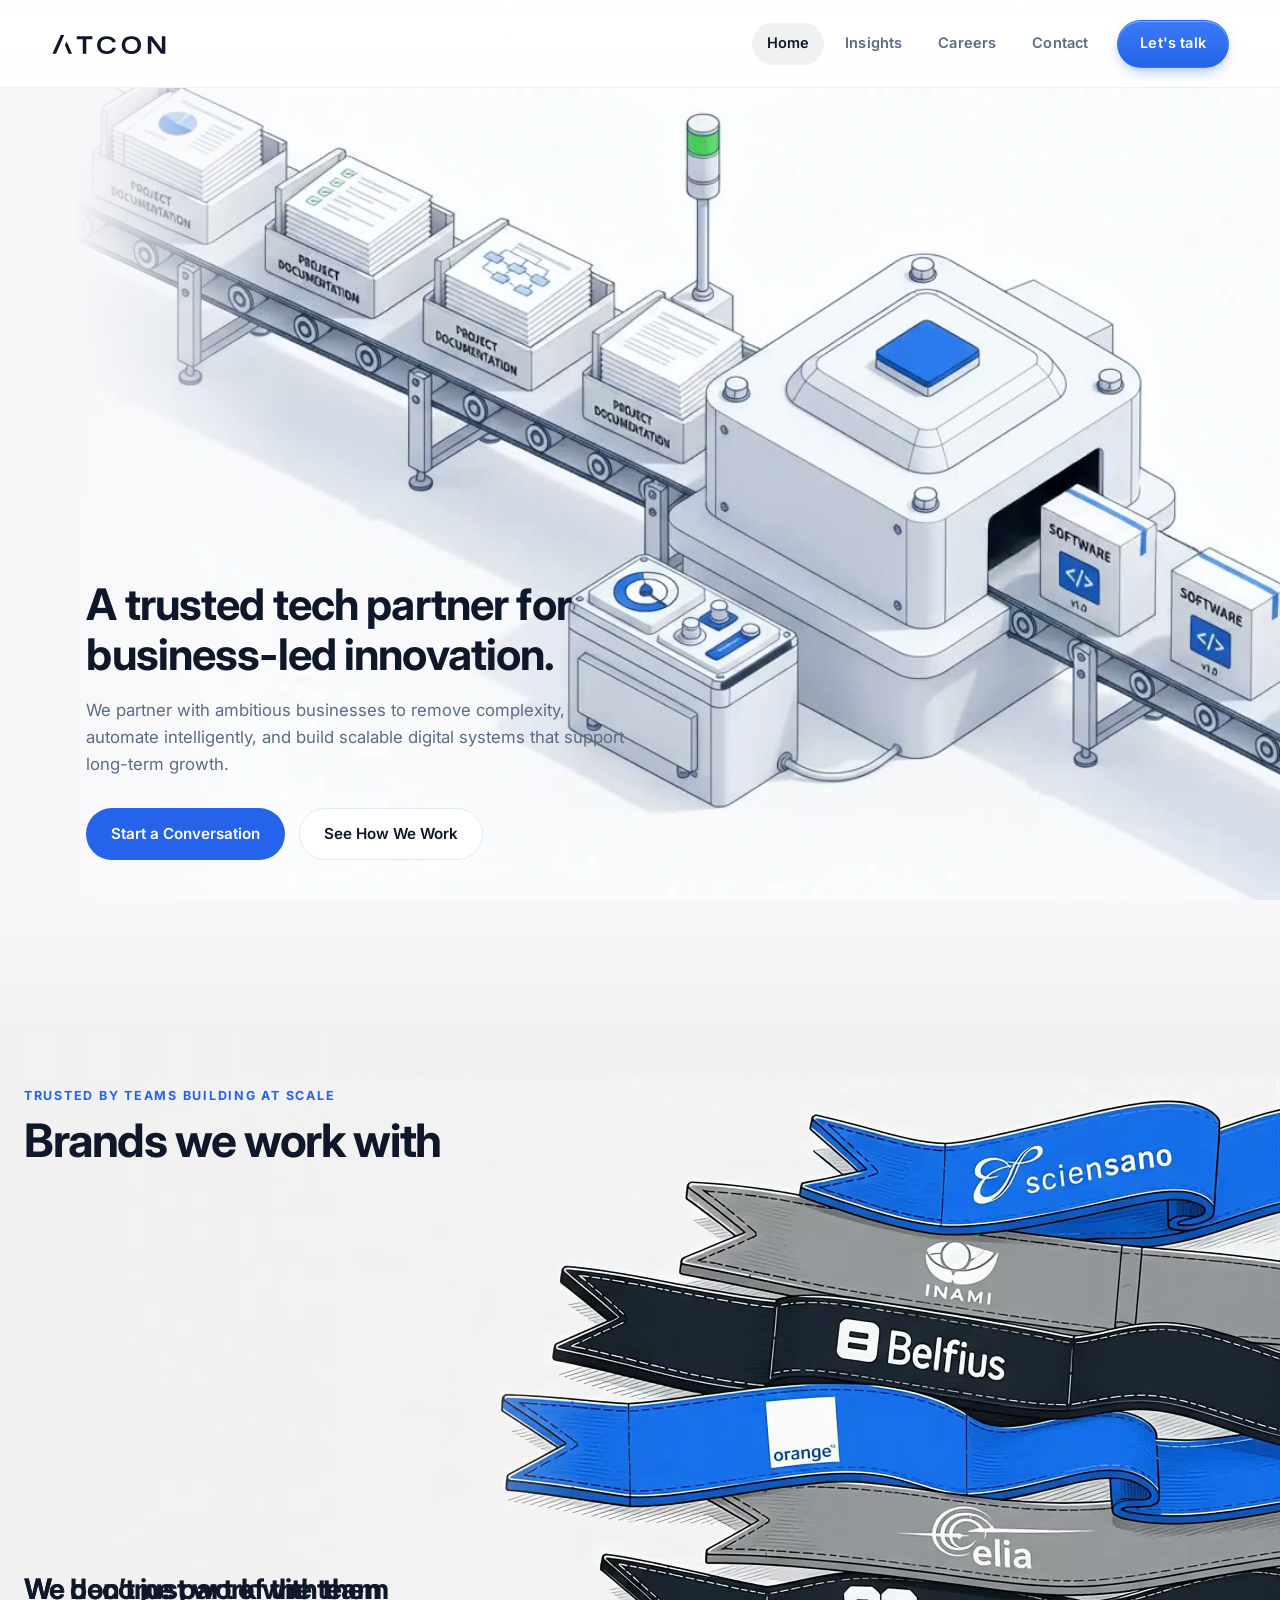
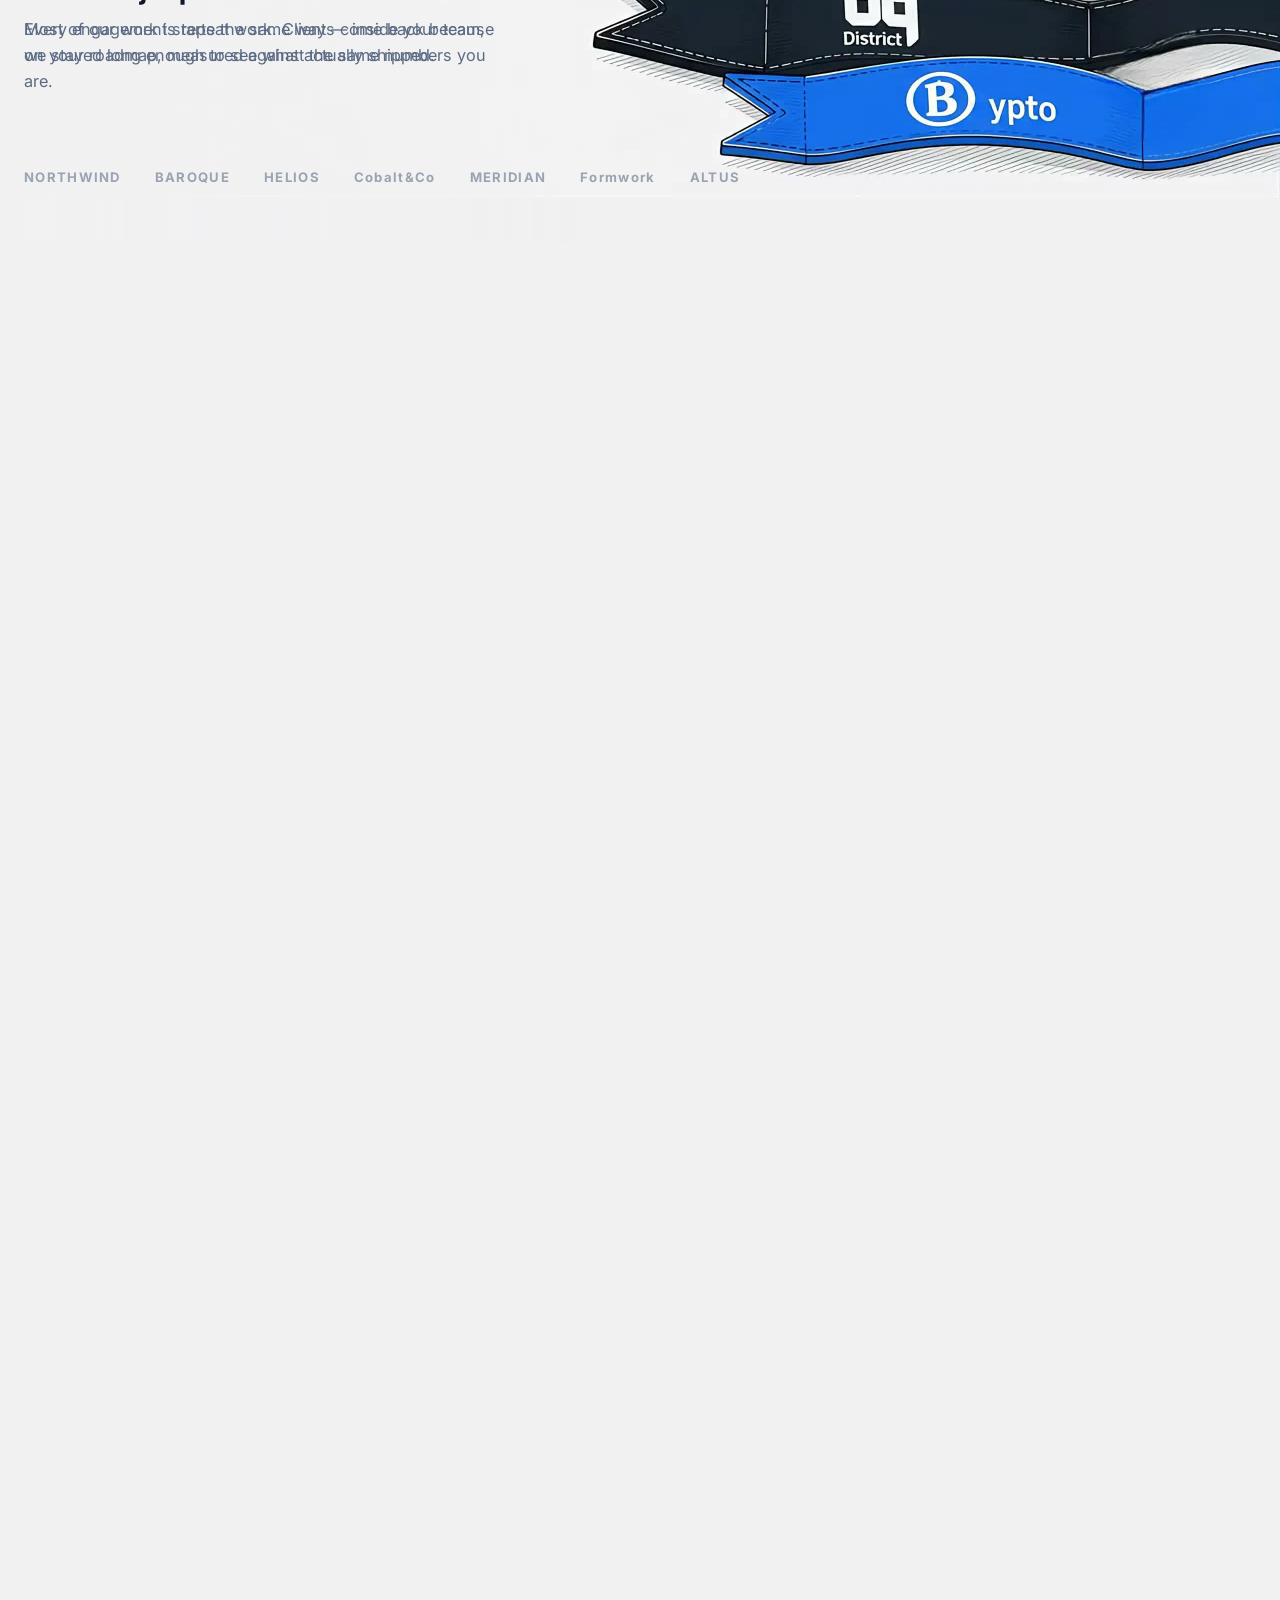
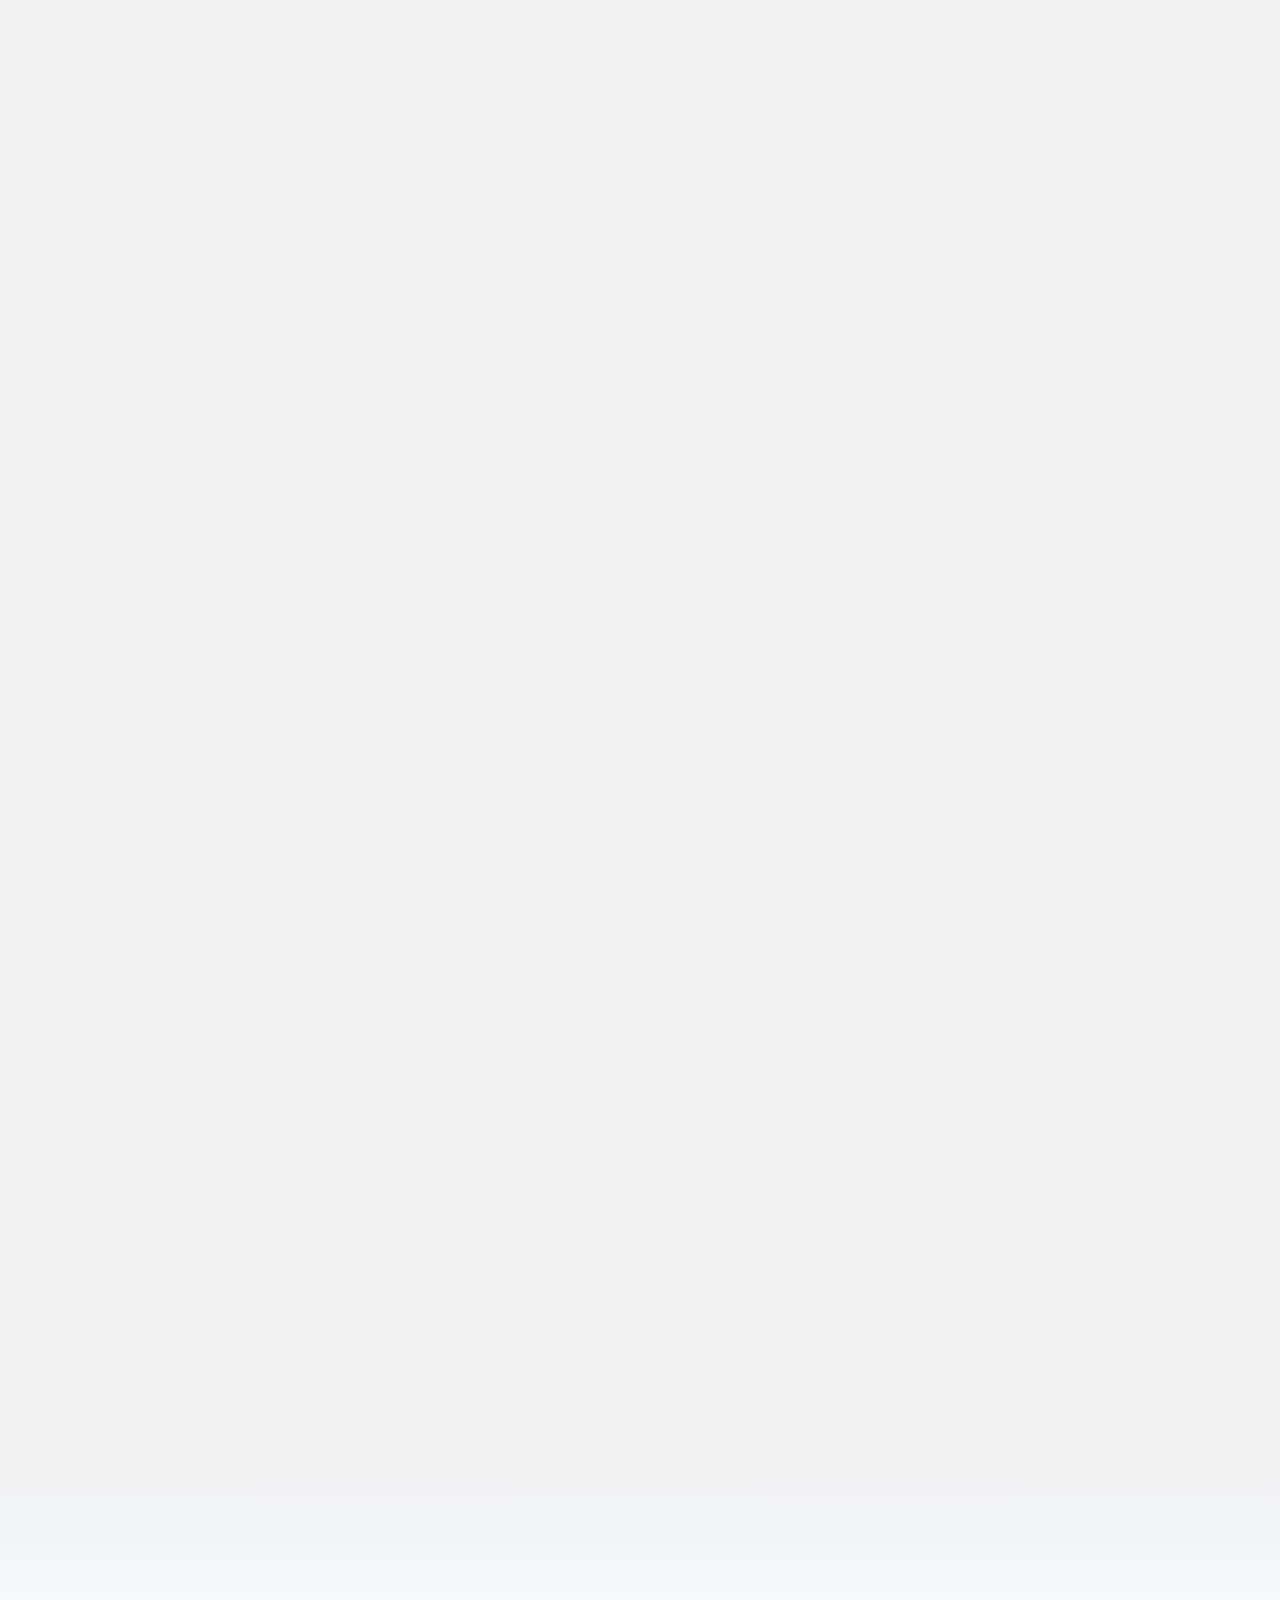
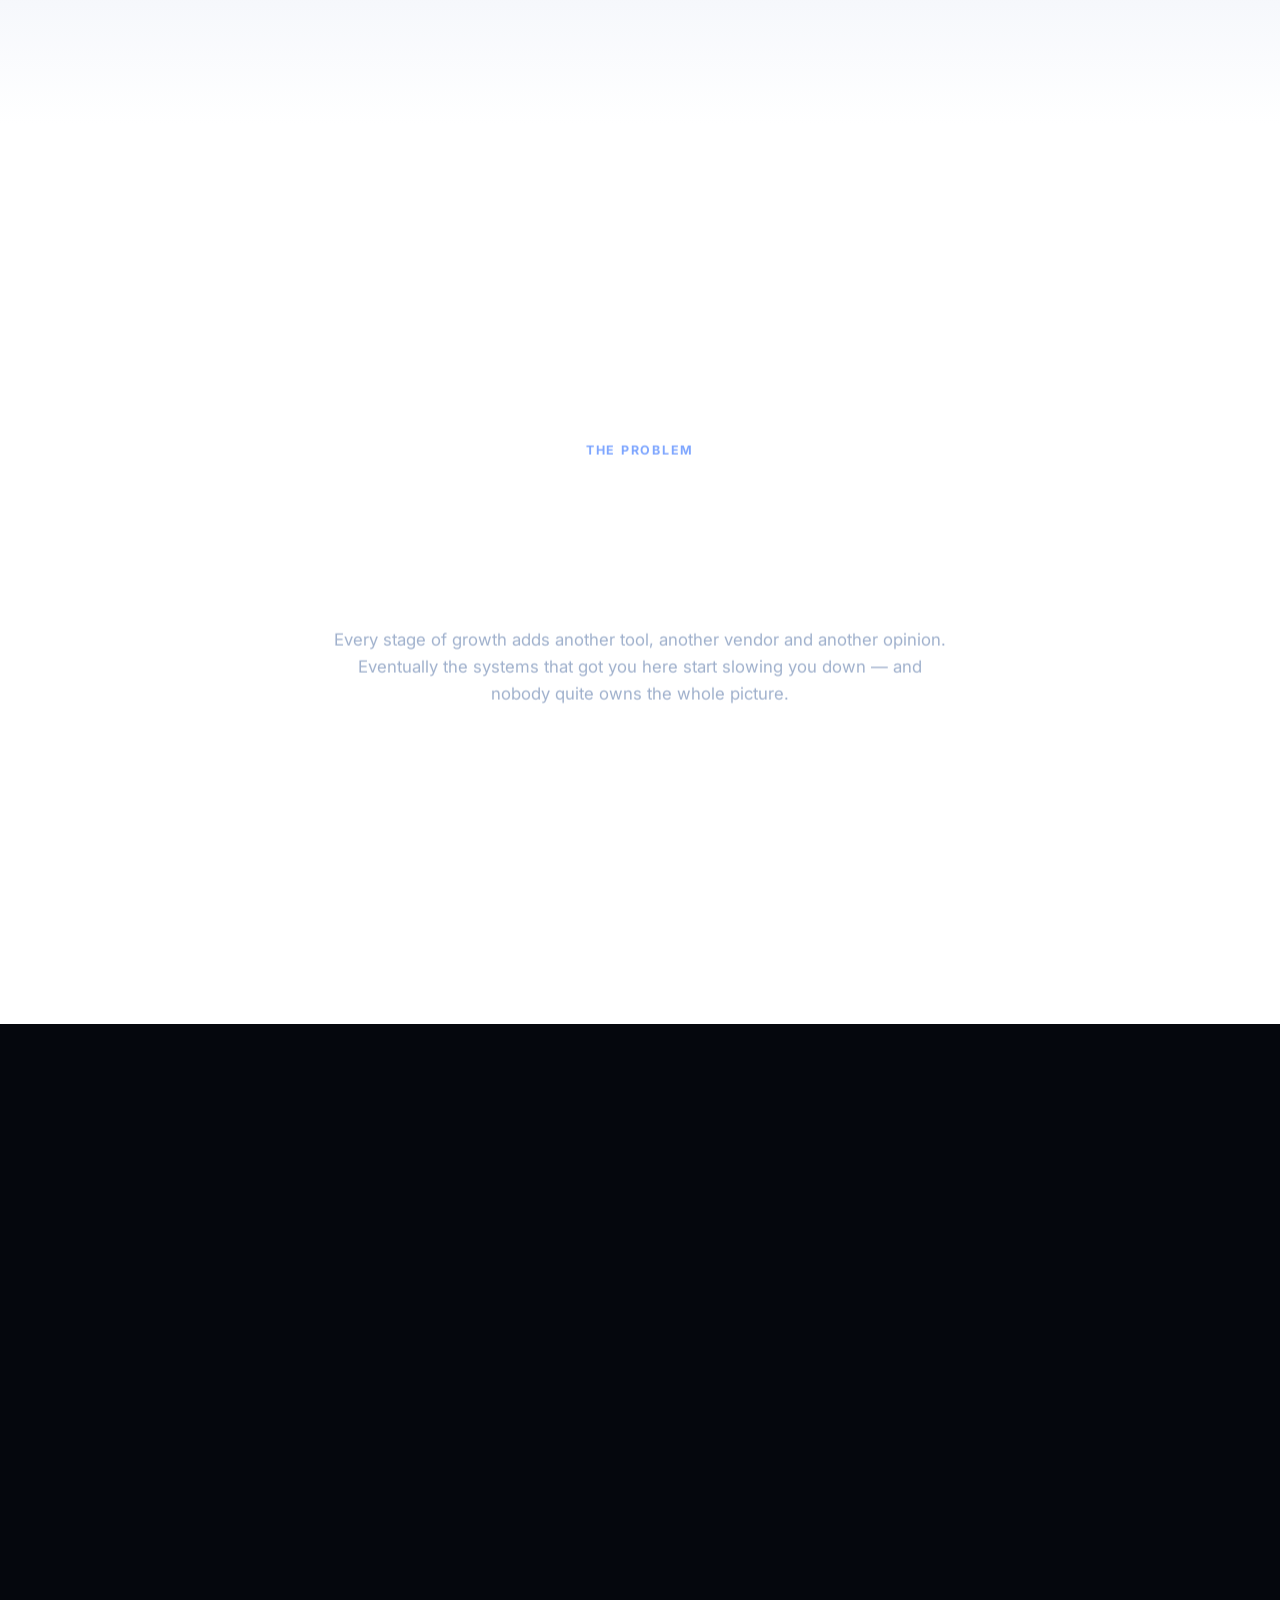
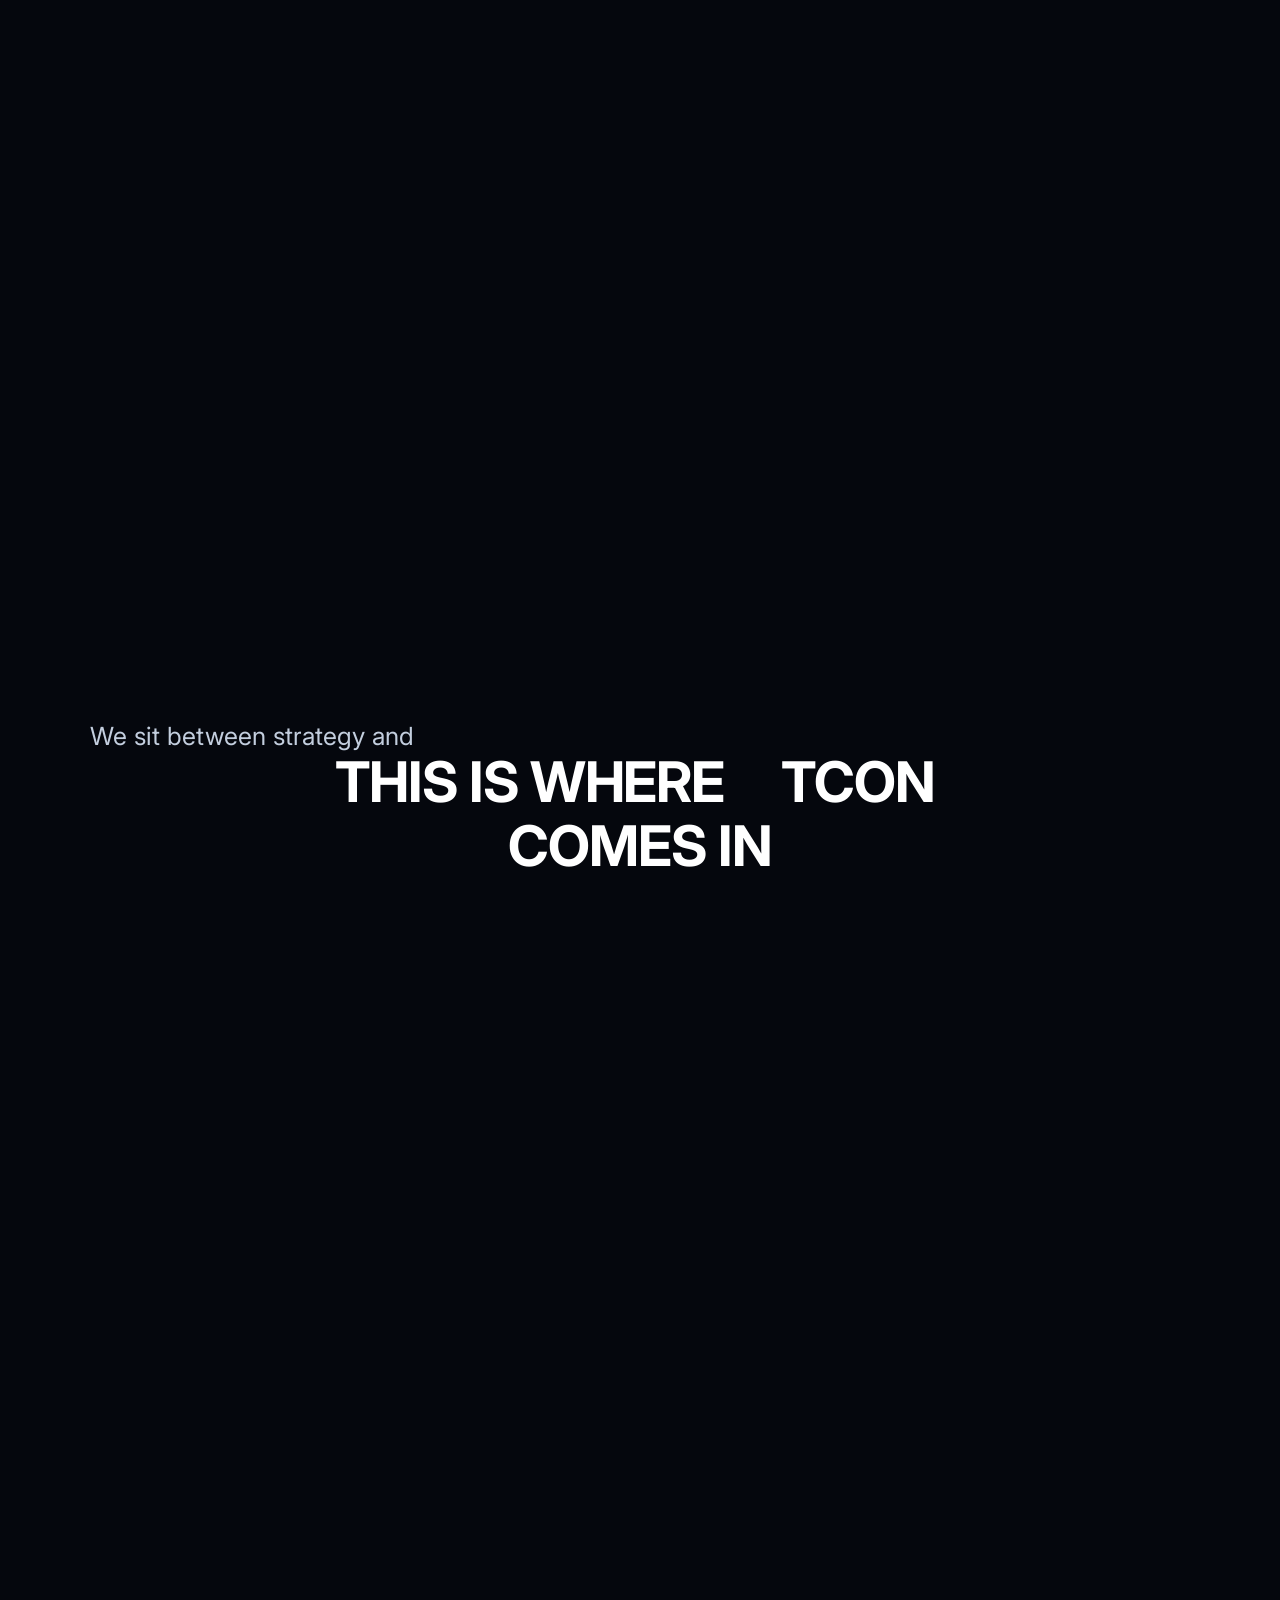
==== commit 6f12ac2b: "Plain eyebrow for testimonials, drop hero copy clear of the artwork The testimonials label was the o" ====
--- a/index.html
+++ b/index.html
@@ -5,12 +5,12 @@
 <meta name="viewport" content="width=device-width, initial-scale=1">
 <title>ATCON — A trusted tech partner for business-led innovation</title>
 <meta name="description" content="ATCON helps growing companies remove complexity, automate intelligently and build digital systems that scale.">
-<link rel="stylesheet" href="assets/css/styles.css?v=1786800311">
+<link rel="stylesheet" href="assets/css/styles.css?v=1786801230">
 <link rel="preconnect" href="https://fonts.googleapis.com">
 <link rel="preconnect" href="https://fonts.gstatic.com" crossorigin>
 <link href="https://fonts.googleapis.com/css2?family=Inter:wght@400;500;600;700&family=Inter+Tight:wght@400;500;600;700&family=Geist+Mono:wght@500;600;700&display=swap" rel="stylesheet">
-<link rel="stylesheet" href="assets/css/how-we-work.css?v=1786800311">
-<link rel="stylesheet" href="assets/css/what-we-do.css?v=1786800311">
+<link rel="stylesheet" href="assets/css/how-we-work.css?v=1786801230">
+<link rel="stylesheet" href="assets/css/what-we-do.css?v=1786801230">
 </head>
 <body>
 
@@ -375,7 +375,6 @@
 
           <h2 class="hww-headline" style="margin-top:calc(12 * var(--px));font-size:calc(60 * var(--px));line-height:calc(69 * var(--px));">A partnership approach that ensures your success at every step.</h2>
 
-          <button type="button" class="hww-cta" style="margin-top:calc(32 * var(--px));width:calc(141 * var(--px));height:calc(47 * var(--px));border-radius:calc(10 * var(--px));font-size:calc(15 * var(--px));">Start a Project</button>
         </div>
 
         <p class="hww-para" style="left:calc(150 * var(--px));top:calc(757 * var(--px));width:calc(328 * var(--px));font-size:calc(20 * var(--px));line-height:calc(30 * var(--px));">We work as an extension of your team, from first idea to real-world results.</p>
--- a/assets/css/styles.css
+++ b/assets/css/styles.css
@@ -1612,18 +1612,11 @@
 
 /* ----- left column ----- */
 
+/* Was a white pill with a shadow and a dark icon disc — the only section label
+   on the site with chrome around it. Stripped back to a plain eyebrow so it
+   matches "OUR IMPACT", "SELECTED WORK" and the rest. */
 .tm-badge {
-  display: inline-flex;
-  align-items: center;
-  gap: 10px;
-  padding: 7px 16px 7px 7px;
-  border-radius: 999px;
-  background: #fff;
-  box-shadow:
-    0 0 0 1px rgba(20, 22, 30, .05),
-    0 6px 18px rgba(20, 22, 30, .06);
-  /* was .86rem/600/dark — brought onto the shared eyebrow spec so it reads as
-     this section's label rather than a second style of label */
+  display: inline-block;
   font-size: .78rem;
   font-weight: 700;
   letter-spacing: .14em;
@@ -1631,13 +1624,8 @@
   color: var(--blue);
   margin-bottom: 26px;
 }
-.tm-badge i {
-  width: 26px;
-  height: 26px;
-  border-radius: 50%;
-  background: var(--tm-ink);
-  position: relative;
-}
+.tm-badge i { display: none; }
+
 /* the spark inside the badge */
 .tm-badge i::before {
   content: "";
@@ -3075,3 +3063,21 @@
   .cta-band { min-height: 0; padding-top: 60px; }
   .cta { padding: 90px 0 20px; }
 }
+
+/* --- laptops (900-1200px) ---------------------------------------------
+   The How We Work stage widens to fill the frame as the viewport narrows, so
+   the left-hand copy — which is pinned to the site gutter, not to the stage —
+   closes on the first plate. Measured at 1024x700 the gap was only 28px.
+   Narrowing the copy column here keeps them apart with room to spare. */
+@media (min-width: 900px) and (max-width: 1200px) {
+  .hww__pin > .hww-copy { width: min(24rem, 33%) !important; }
+  .hww__pin > .hww-para { width: min(17rem, 24%) !important; }
+}
+
+/* .hero is a flex column with align-items:flex-end, so the copy hangs off the
+   BOTTOM of the hero — a top margin only grows the block upward and moves
+   nothing. The bottom padding is the actual lever: trimming it lets the whole
+   copy sit lower, clear of the busiest part of the illustration. */
+@media (min-width: 900px) {
+  .hero { padding-bottom: 40px; }
+}
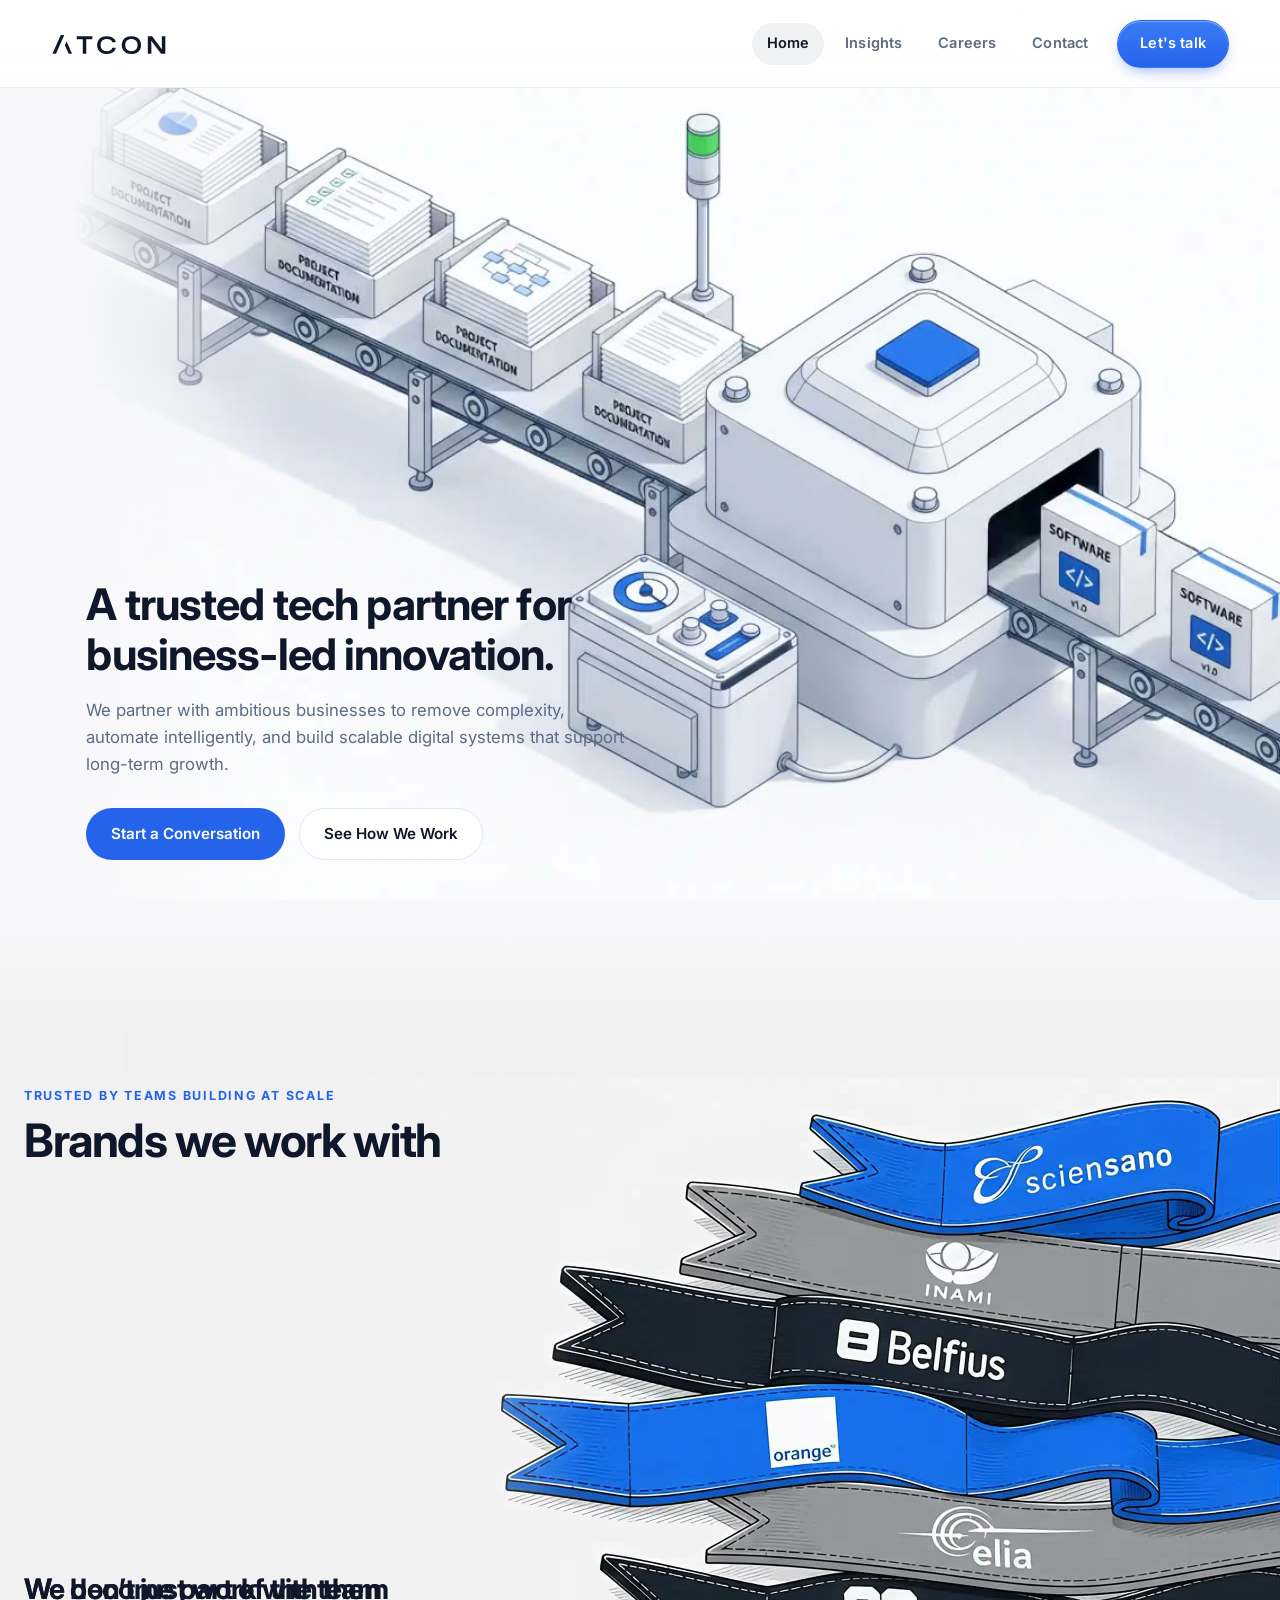
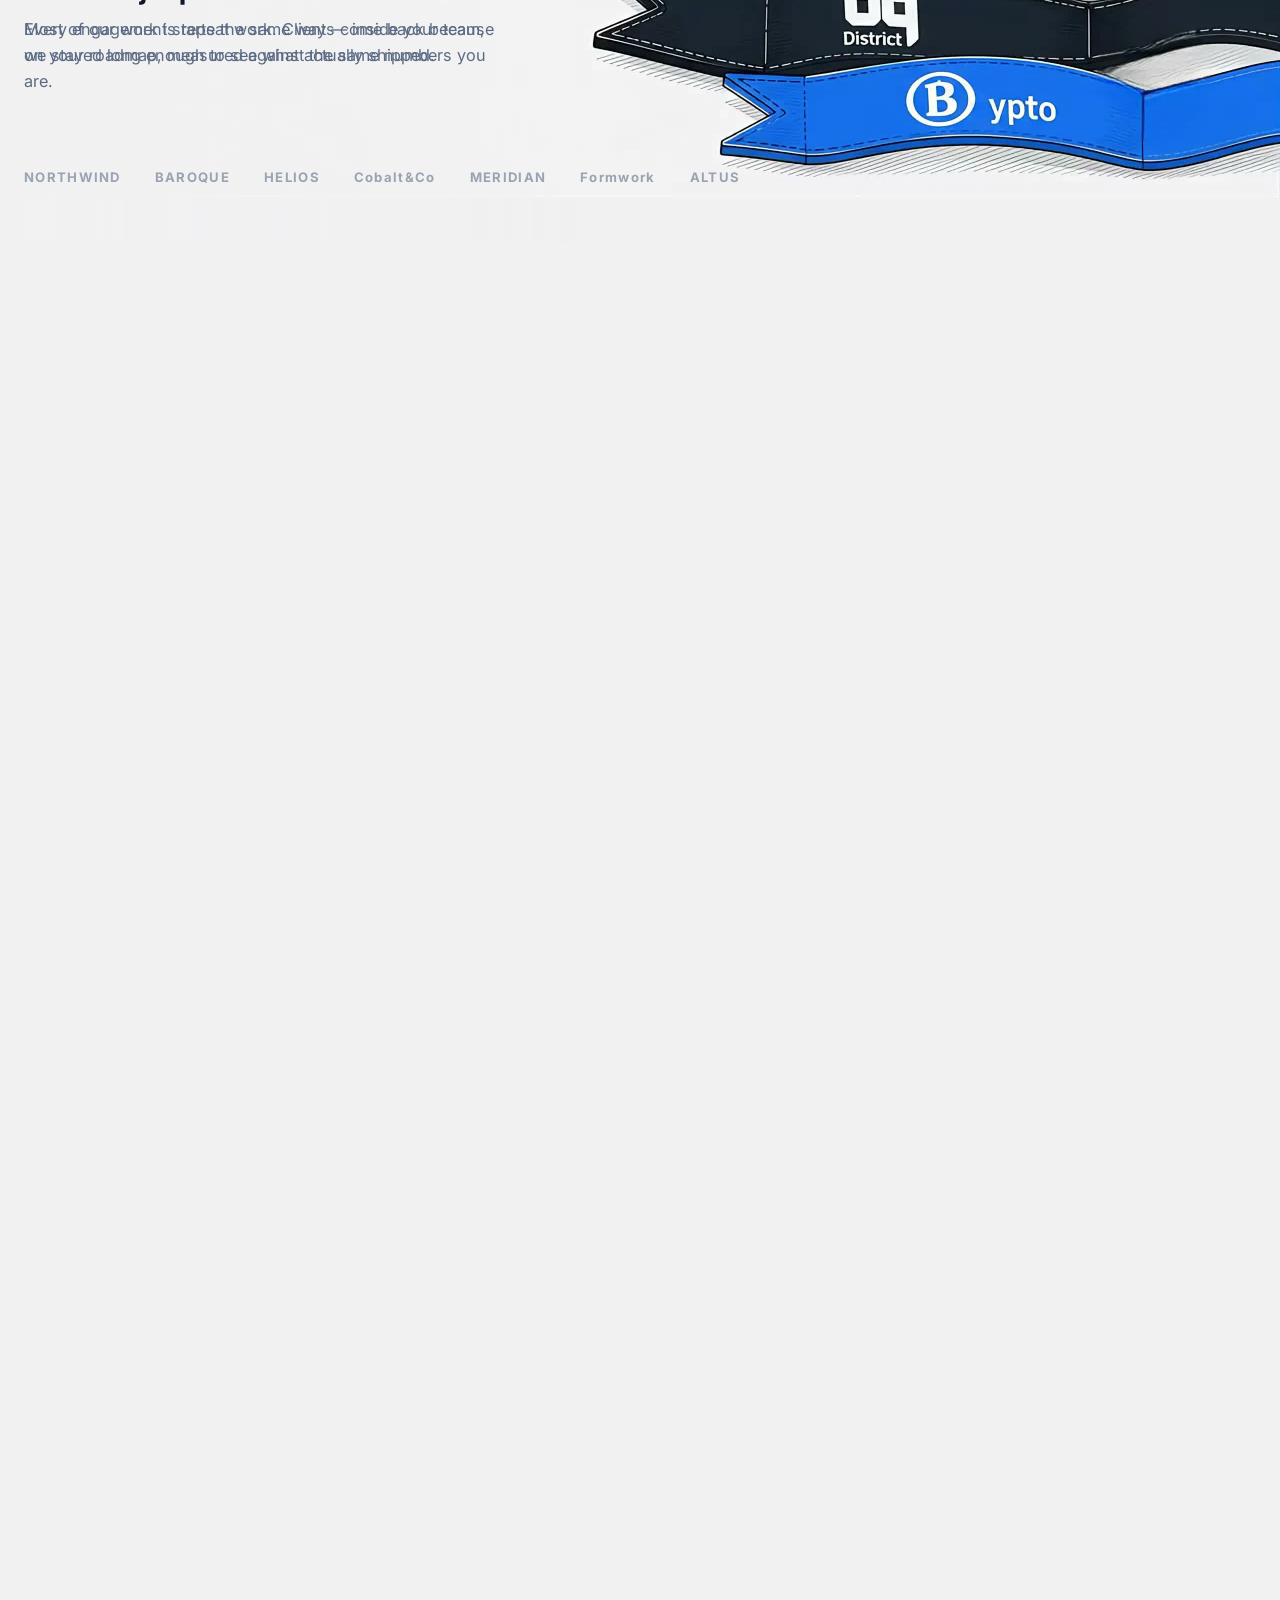
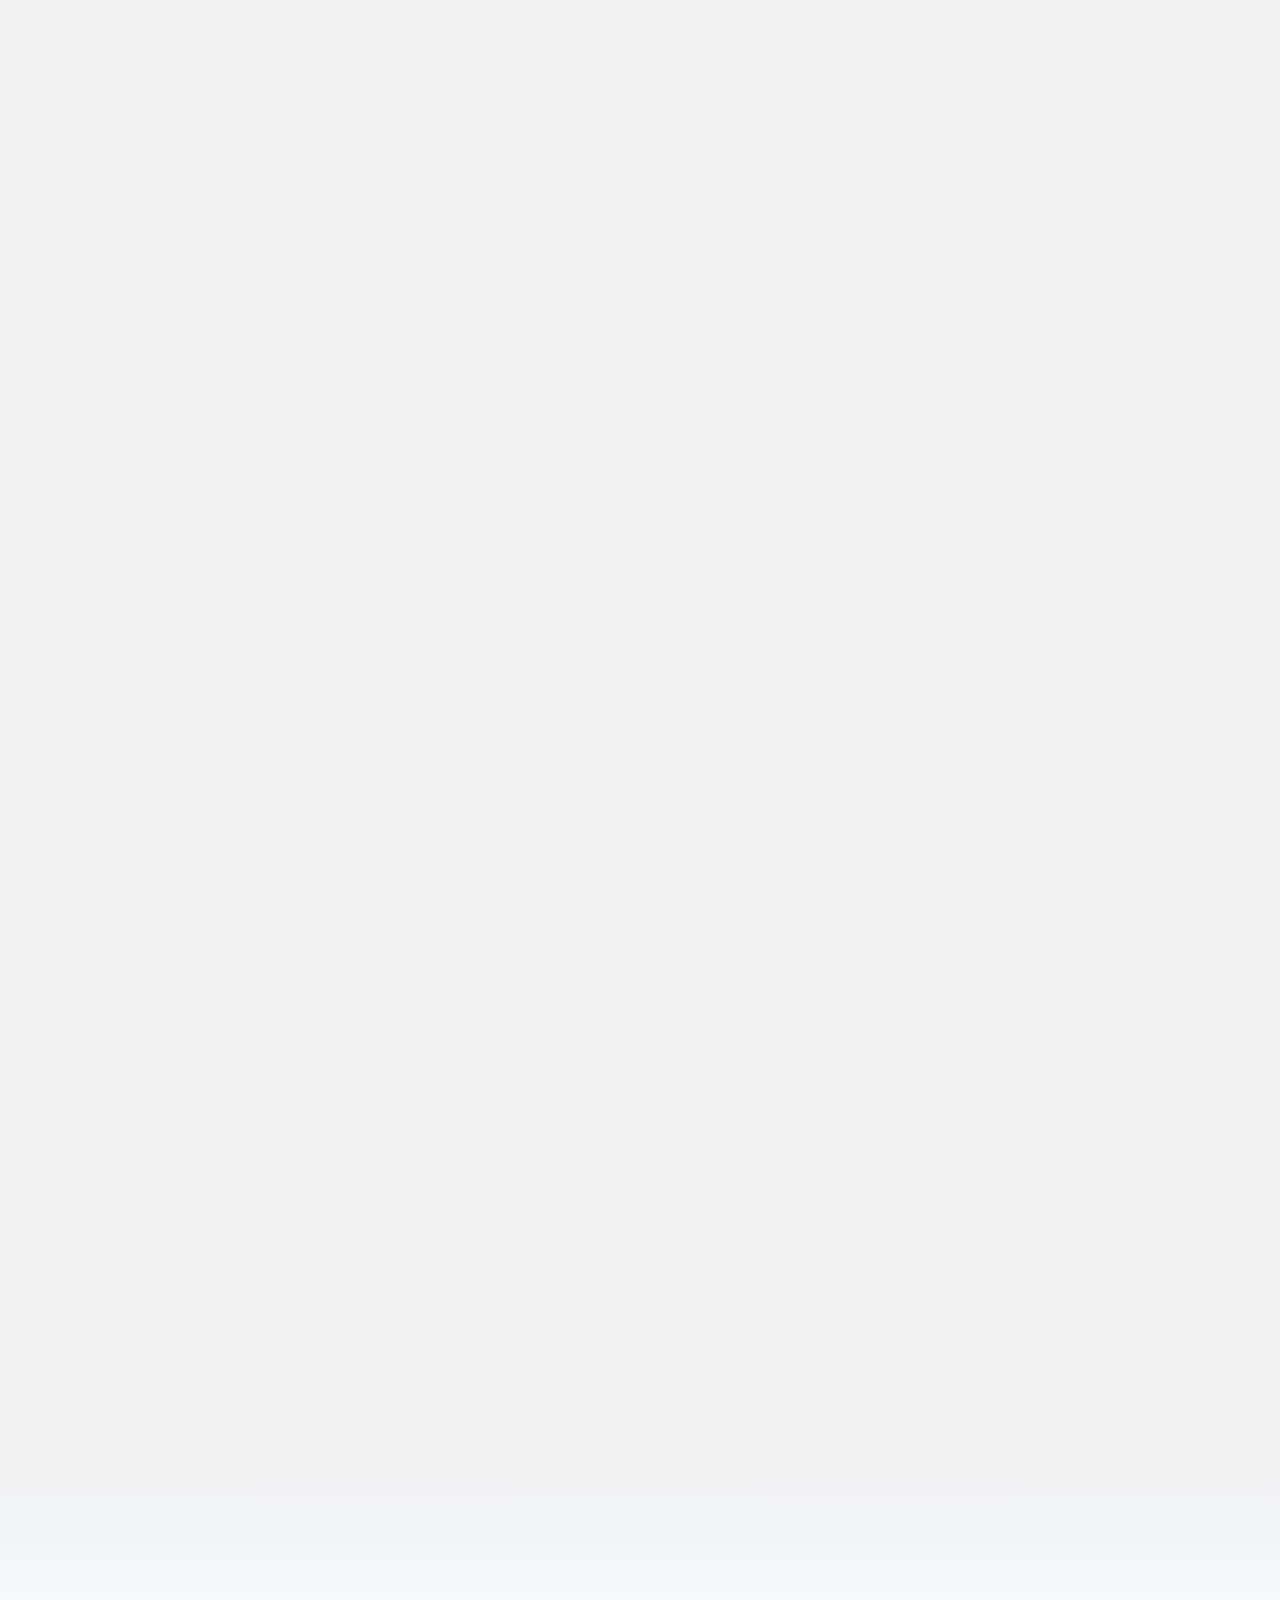
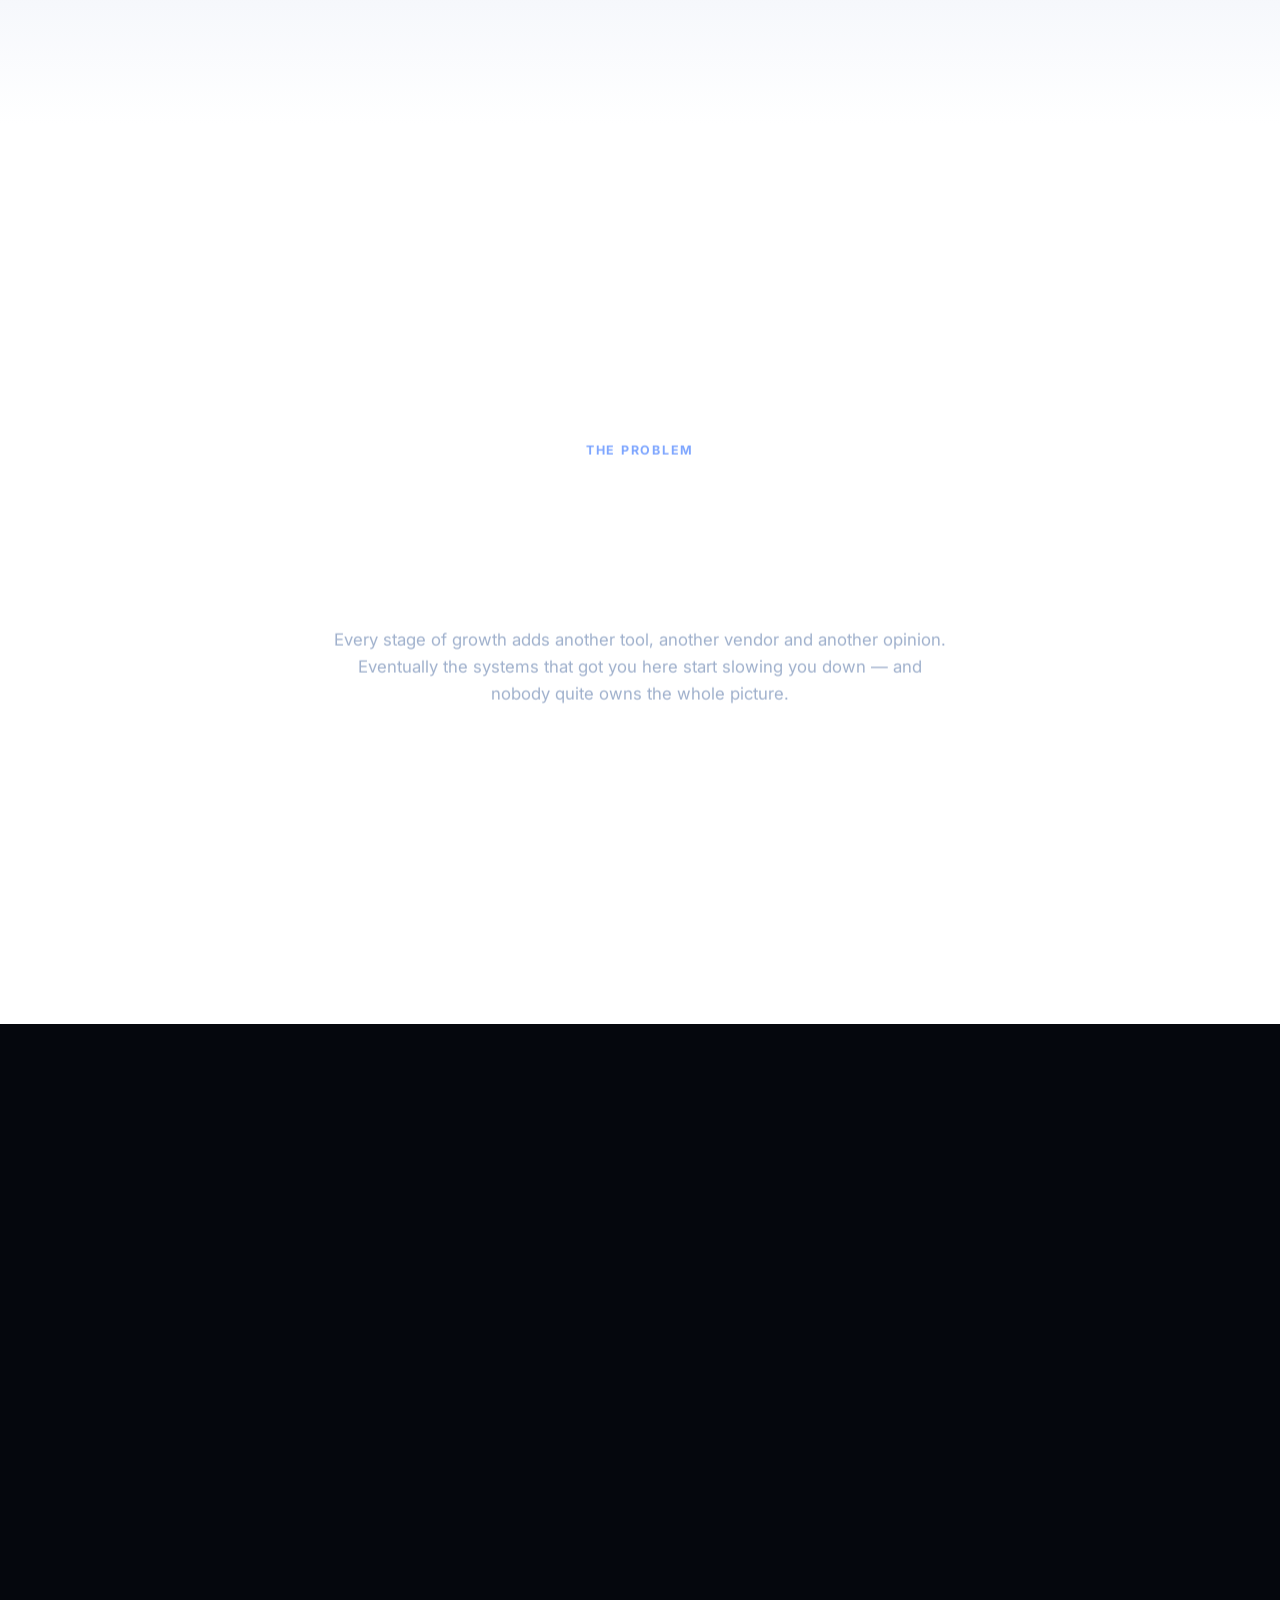
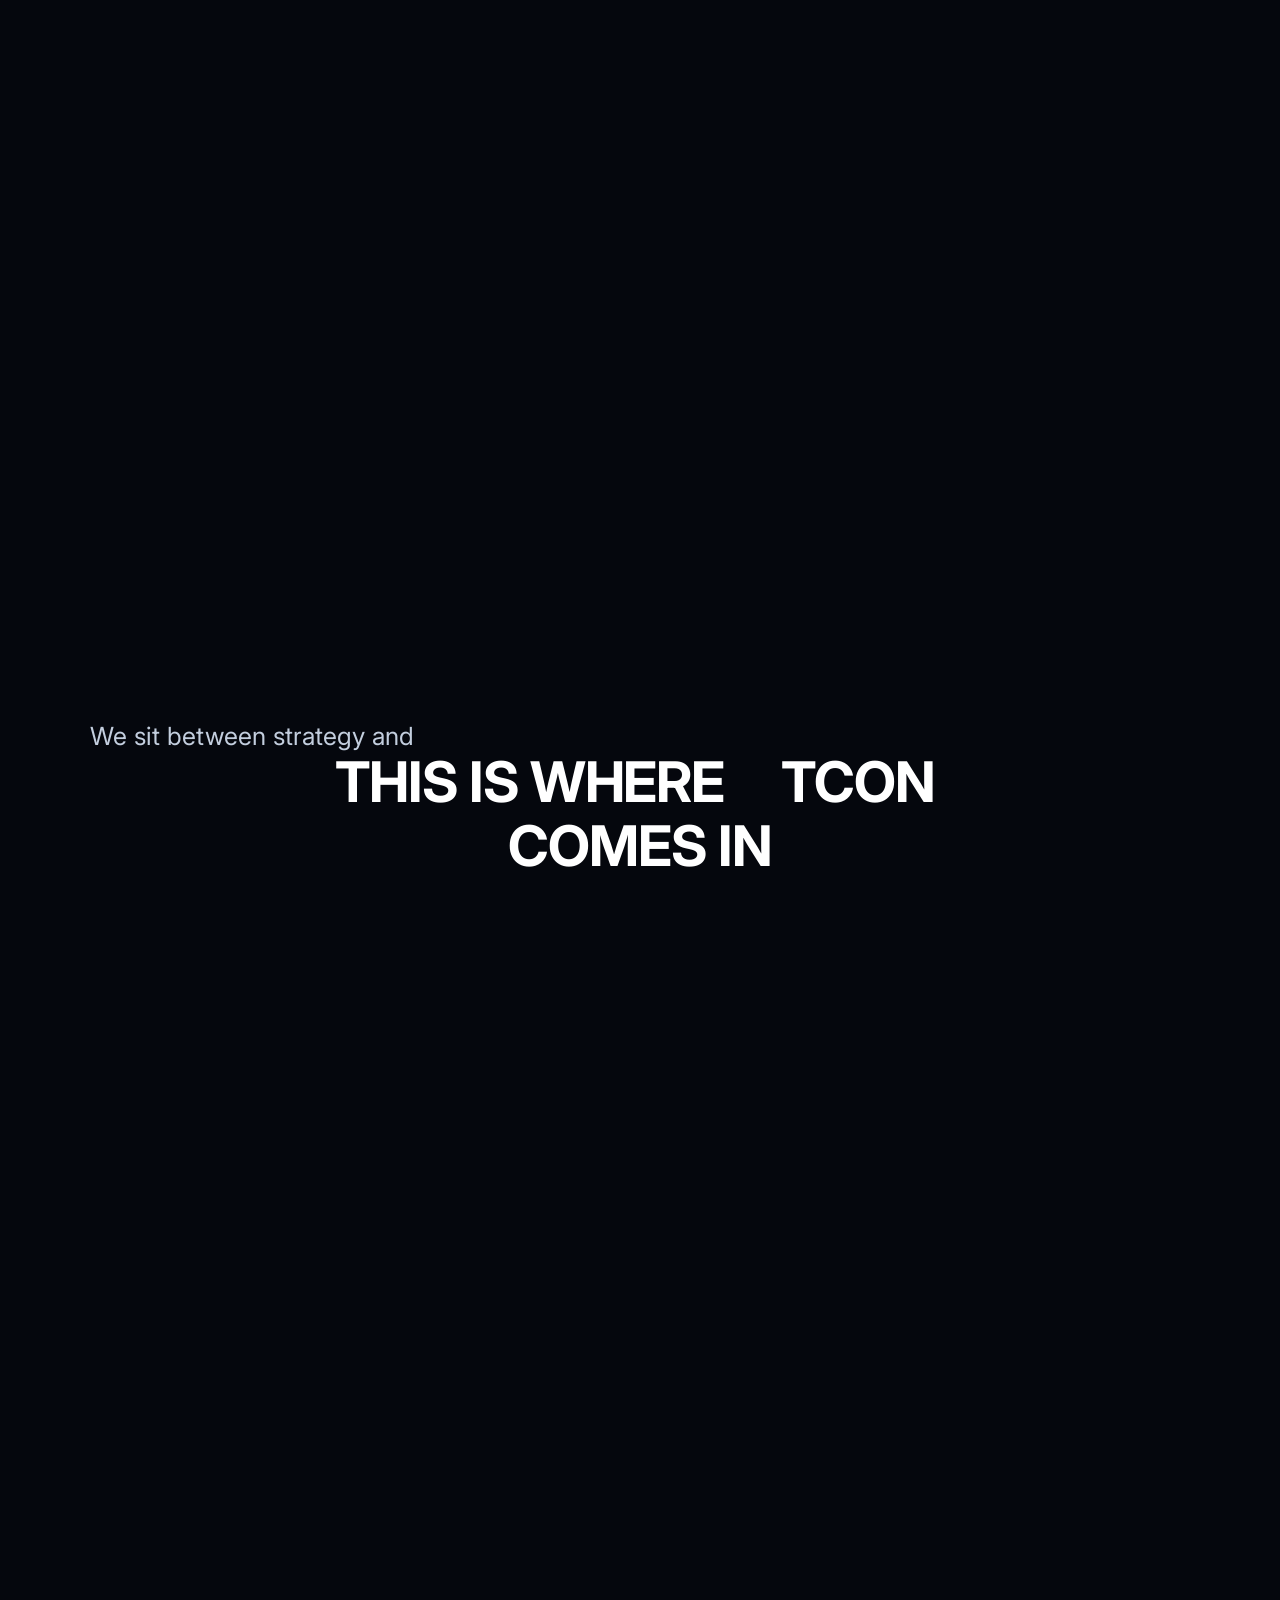
==== commit c855c79f: "Add a preloader that hands the wordmark to the header The page now sits behind a cover until it has " ====
--- a/index.html
+++ b/index.html
@@ -5,14 +5,38 @@
 <meta name="viewport" content="width=device-width, initial-scale=1">
 <title>ATCON — A trusted tech partner for business-led innovation</title>
 <meta name="description" content="ATCON helps growing companies remove complexity, automate intelligently and build digital systems that scale.">
-<link rel="stylesheet" href="assets/css/styles.css?v=1786801230">
+<link rel="stylesheet" href="assets/css/styles.css?v=1786802215">
+  <link rel="icon" href="favicon.svg" type="image/svg+xml">
+  <link rel="apple-touch-icon" href="assets/img/atcon-a.svg">
+  <link rel="mask-icon" href="favicon.svg" color="#2563eb">
 <link rel="preconnect" href="https://fonts.googleapis.com">
 <link rel="preconnect" href="https://fonts.gstatic.com" crossorigin>
-<link href="https://fonts.googleapis.com/css2?family=Inter:wght@400;500;600;700&family=Inter+Tight:wght@400;500;600;700&family=Geist+Mono:wght@500;600;700&display=swap" rel="stylesheet">
-<link rel="stylesheet" href="assets/css/how-we-work.css?v=1786801230">
-<link rel="stylesheet" href="assets/css/what-we-do.css?v=1786801230">
+<link href="https://fonts.googleapis.com/css2?family=Inter:wght@400;500;600;700&family=Geist+Mono:wght@500;600;700&display=swap" rel="stylesheet">
+<link rel="stylesheet" href="assets/css/how-we-work.css?v=1786802215">
+<link rel="stylesheet" href="assets/css/what-we-do.css?v=1786802215">
+<script>
+  /* Arm the loader before first paint, so the page never flashes through
+     unstyled on its way to being covered. Deliberately inline and here rather
+     than in main.js — a deferred script runs too late to prevent the flash.
+
+     The class is what makes the overlay visible at all: with JavaScript off it
+     is never added, the overlay stays hidden, and the site is simply usable.
+     A loader that hides a working page when its own script fails is worse than
+     no loader, so the failure direction is always "reveal". */
+  document.documentElement.classList.add("is-loading");
+</script>
 </head>
 <body>
+
+<!-- Preloader. Removed by main.js on window.load, with a hard timeout behind
+     it so a stalled asset can never trap anyone on this screen. -->
+<div class="pl" data-preloader role="status" aria-live="polite" aria-label="Loading">
+  <div class="pl__inner">
+    <span class="pl__mark"></span>
+    <div class="pl__track"><span class="pl__bar" data-pl-bar></span></div>
+    <p class="pl__pct"><span data-pl-pct>0</span>%</p>
+  </div>
+</div>
 
 <header class="site-header">
   <div class="container">
@@ -20,10 +44,10 @@
     <button class="nav-toggle" aria-label="Toggle navigation" aria-expanded="false">☰</button>
     <nav class="nav">
       <a href="index.html" aria-current="page">Home</a>
-      <a href="insights.html">Insights</a>
-      <a href="careers.html">Careers</a>
-      <a href="contact.html">Contact</a>
-      <a class="btn btn--primary" href="contact.html">Let's talk</a>
+      <a href="index.html">Insights</a>
+      <a href="index.html">Careers</a>
+      <a href="#contact">Contact</a>
+      <a class="btn btn--primary" href="#contact">Let's talk</a>
     </nav>
   </div>
 </header>
@@ -53,7 +77,7 @@
           long-term growth.
         </p>
         <div class="hero-actions">
-          <a class="btn btn--primary" href="contact.html">Start a Conversation</a>
+          <a class="btn btn--primary" href="#contact">Start a Conversation</a>
           <a class="btn btn--ghost" href="#how-we-work">See How We Work</a>
         </div>
       </div>
@@ -614,7 +638,7 @@
                   <span class="sl-title__b">Onboarding</span>
                 </h3>
                 <p class="sl-tags"><span>#FINTECH</span><span>#AUTOMATION</span></p>
-                <a class="sl-cta" href="contact.html">Deep dive <span>&#8594;</span></a>
+                <a class="sl-cta" href="#contact">Deep dive <span>&#8594;</span></a>
               </div>
 
               <div class="sl-art" aria-hidden="true">
@@ -697,7 +721,7 @@
                   <span class="sl-title__a">One portfolio view</span>
                 </h3>
                 <p class="sl-tags"><span>#PROPTECH</span><span>#DASHBOARDS</span></p>
-                <a class="sl-cta" href="contact.html">Deep dive <span>&#8594;</span></a>
+                <a class="sl-cta" href="#contact">Deep dive <span>&#8594;</span></a>
               </div>
 
               <div class="sl-art" aria-hidden="true">
@@ -752,7 +776,7 @@
                   <span class="sl-title__b">Scheduling</span>
                 </h3>
                 <p class="sl-tags"><span>#HEALTHTECH</span><span>#PLATFORM</span></p>
-                <a class="sl-cta" href="contact.html">Deep dive <span>&#8594;</span></a>
+                <a class="sl-cta" href="#contact">Deep dive <span>&#8594;</span></a>
               </div>
 
               <div class="sl-art" aria-hidden="true">
@@ -832,7 +856,7 @@
                   <span class="sl-title__a">Built for peak</span>
                 </h3>
                 <p class="sl-tags"><span>#RETAIL</span><span>#MOBILE</span></p>
-                <a class="sl-cta" href="contact.html">Deep dive <span>&#8594;</span></a>
+                <a class="sl-cta" href="#contact">Deep dive <span>&#8594;</span></a>
               </div>
 
               <div class="sl-art" aria-hidden="true">
@@ -882,7 +906,7 @@
                   <span class="sl-title__b">Truth</span>
                 </h3>
                 <p class="sl-tags"><span>#MANUFACTURING</span><span>#DATA</span></p>
-                <a class="sl-cta" href="contact.html">Deep dive <span>&#8594;</span></a>
+                <a class="sl-cta" href="#contact">Deep dive <span>&#8594;</span></a>
               </div>
 
               <div class="sl-art" aria-hidden="true">
@@ -949,7 +973,7 @@
                   <span class="sl-title__a">Fewer vendors, fewer surprises</span>
                 </h3>
                 <p class="sl-tags"><span>#LOGISTICS</span><span>#CONSOLIDATION</span></p>
-                <a class="sl-cta" href="contact.html">Deep dive <span>&#8594;</span></a>
+                <a class="sl-cta" href="#contact">Deep dive <span>&#8594;</span></a>
               </div>
 
               <div class="sl-art" aria-hidden="true">
@@ -1174,7 +1198,7 @@
   </section>
 
   <!-- CTA -->
-  <section class="section cta-band" data-cta-band>
+  <section class="section cta-band" id="contact" data-cta-band>
     <div class="cta-band__wash" aria-hidden="true"></div>
     <div class="container">
       <div class="cta">
@@ -1184,8 +1208,8 @@
           straight answer on whether we can help — and how.
         </p>
         <div class="hero-actions">
-          <a class="btn btn--light" href="contact.html">Coffee's on us, let's talk</a>
-          <a class="btn btn--outline-light" href="insights.html">Read our insights</a>
+          <a class="btn btn--light" href="#contact">Coffee's on us, let's talk</a>
+          <a class="btn btn--outline-light" href="index.html">Read our insights</a>
         </div>
       </div>
     </div>
@@ -1199,7 +1223,7 @@
       <div class="footer-cta">
         <p class="footer-eyebrow">Let&rsquo;s build your digital future</p>
         <h2 class="footer-head">Do you have any questions?</h2>
-        <a class="footer-btn" href="contact.html">Coffee&rsquo;s on us, let&rsquo;s talk</a>
+        <a class="footer-btn" href="#contact">Coffee&rsquo;s on us, let&rsquo;s talk</a>
       </div>
 
       <div class="footer-info">
@@ -1220,9 +1244,9 @@
         </div>
         <nav class="footer-nav" aria-label="Footer">
           <a href="index.html" aria-current="page">Home</a>
-          <a href="insights.html">Insights</a>
-          <a href="careers.html">Career</a>
-          <a href="contact.html">Contact us</a>
+          <a href="index.html">Insights</a>
+          <a href="index.html">Career</a>
+          <a href="#contact">Contact us</a>
           <a href="#">Privacy &amp; Cookies</a>
         </nav>
       </div>
--- a/assets/css/styles.css
+++ b/assets/css/styles.css
@@ -3081,3 +3081,206 @@
 @media (min-width: 900px) {
   .hero { padding-bottom: 40px; }
 }
+
+/* ---------- preloader ----------
+   Holds the page behind a full-bleed cover until everything has loaded, then
+   lifts. Built from the site's own tokens — the hero's background, the brand
+   mark, the blue — so it reads as the first frame of the site rather than a
+   generic spinner bolted on the front.
+
+   It only exists while <html> carries .is-loading, which the inline script in
+   the head adds. With JavaScript off that never happens and none of this
+   applies, which is the safe direction to fail in. */
+
+.pl {
+  position: fixed;
+  inset: 0;
+  z-index: 9999;
+  display: grid;
+  place-items: center;
+  background: var(--hero-bg);
+  /* not shown unless the page says it is loading */
+  visibility: hidden;
+  opacity: 0;
+}
+.is-loading .pl { visibility: visible; opacity: 1; }
+
+/* the page underneath is held still while the cover is up, so a stray scroll
+   during load does not leave the user part-way down a page they cannot see */
+.is-loading body { overflow: hidden; }
+
+.pl__inner {
+  display: flex;
+  flex-direction: column;
+  align-items: center;
+  gap: 26px;
+  padding: 0 24px;
+}
+
+/* the site's own mark, masked exactly as the header does it */
+.pl__mark {
+  display: block;
+  width: 150px;
+  height: 26px;
+  background: var(--ink);
+  -webkit-mask: url("../img/atcon-logo.svg") no-repeat center / contain;
+  mask: url("../img/atcon-logo.svg") no-repeat center / contain;
+  animation: pl-breathe 1.9s ease-in-out infinite;
+}
+
+.pl__track {
+  position: relative;
+  width: min(212px, 56vw);
+  height: 2px;
+  border-radius: 2px;
+  background: rgba(15, 23, 42, .1);
+  overflow: hidden;
+}
+.pl__bar {
+  position: absolute;
+  inset: 0 auto 0 0;
+  width: 0;
+  border-radius: inherit;
+  background: linear-gradient(90deg, var(--blue), #7c3aed);
+  /* main.js only ever raises this, so the bar cannot run backwards */
+  transition: width .38s cubic-bezier(.22, 1, .36, 1);
+}
+
+.pl__pct {
+  margin: 0;
+  font-size: .72rem;
+  font-weight: 600;
+  letter-spacing: .16em;
+  color: var(--muted);
+  font-variant-numeric: tabular-nums;
+}
+
+@keyframes pl-breathe {
+  0%, 100% { opacity: 1; }
+  50%      { opacity: .42; }
+}
+
+/* The lift: the cover fades and rises just enough to feel like it is getting
+   out of the way, and stops taking pointer events immediately so the site is
+   interactive the moment it starts leaving. */
+.pl.is-done {
+  pointer-events: none;
+  opacity: 0;
+  transform: translateY(-12px);
+  transition: opacity .55s ease, transform .55s cubic-bezier(.22, 1, .36, 1);
+}
+
+@media (prefers-reduced-motion: reduce) {
+  .pl__mark { animation: none; }
+  .pl__bar { transition: none; }
+  .pl.is-done { transition: none; transform: none; }
+}
+
+/* ----- loader → site handoff -----
+   The cover does not simply fade. Its wordmark travels to the seat the header
+   logo occupies, so the one element the two screens share carries the eye
+   across the join, and the hero copy rises in underneath as the cover clears.
+   Together they read as one continuous arrival rather than a curtain drop. */
+
+/* The layer the mark flies on. It sits above the cover and outside it, because
+   the cover clears itself with clip-path and clip-path clips its descendants —
+   a mark left inside gets sliced away mid-flight instead of arriving. */
+.pl-fly {
+  position: fixed;
+  z-index: 10000;
+  pointer-events: none;
+}
+.pl-fly .pl__mark {
+  width: 100%;
+  height: 100%;
+  animation: none;
+}
+.pl-fly.is-flying .pl__mark {
+  transition: transform 1.55s cubic-bezier(.5, 0, .18, 1);
+}
+
+/* the mark is measured and moved by main.js, which is why the transform is a
+   variable rather than a fixed value — the header seat moves with the viewport */
+.pl__mark {
+  transform: translate3d(var(--pl-dx, 0px), var(--pl-dy, 0px), 0) scale(var(--pl-s, 1));
+  transform-origin: 50% 50%;
+}
+.pl.is-handoff .pl__mark {
+  animation: none;
+  /* A long, near-symmetric ease. The previous curve (.66, 0, .2, 1) put most
+     of the travel in the first third, which is what made the mark look like it
+     snapped to the header rather than settled into it. */
+  transition: transform 1.55s cubic-bezier(.5, 0, .18, 1);
+}
+/* the read-out has done its job by then and would only trail behind the mark */
+.pl.is-handoff .pl__track,
+.pl.is-handoff .pl__pct {
+  opacity: 0;
+  transition: opacity .34s ease;
+}
+
+/* The cover clears upward from its own bottom edge rather than fading in
+   place, so the site is uncovered progressively instead of dissolving through
+   a translucent grey midpoint. */
+.pl.is-done {
+  opacity: 1;
+  transform: none;
+  clip-path: inset(0 0 0 0);
+  transition: clip-path 1s cubic-bezier(.72, 0, .22, 1);
+}
+.pl.is-clearing { clip-path: inset(0 0 100% 0); }
+
+/* The hero copy is deliberately NOT animated here. It already belongs to the
+   site's own .tx / .tx-b reveal system, and driving it from two places meant
+   the headline ran a word cascade and an opacity fade at the same time. The
+   only thing that was actually wrong is that the reveal fired behind the
+   cover — main.js now holds it until the cover lifts. */
+
+/* The capsule drops in, and its nav items follow — but the header's own logo
+   is deliberately excluded from that. The loader's mark is carrying the logo
+   in; if the real one faded up at the same time you would see two marks doing
+   different things in the same seat. It is swapped in at the single instant
+   the flight lands, which is what makes the loader look like it delivered it. */
+.is-revealing .site-header { opacity: 0; transform: translateY(-14px); }
+.is-revealed .site-header {
+  opacity: 1;
+  transform: none;
+  transition: opacity .62s ease .5s, transform .62s cubic-bezier(.22, 1, .36, 1) .5s;
+}
+
+/* held back until the mark arrives — see .is-logo-landed below */
+.is-revealing .site-header .logo,
+.is-revealed:not(.is-logo-landed) .site-header .logo { opacity: 0; }
+/* no transition: this is a swap with the loader's mark, not a fade of its own.
+   Anything longer than a frame here shows both marks at once. */
+.is-logo-landed .site-header .logo { opacity: 1; }
+
+/* the nav arrives on its own stagger, after the capsule */
+.is-revealing .site-header .nav > *,
+.is-revealing .site-header .nav-toggle { opacity: 0; transform: translateY(-6px); }
+.is-revealed .site-header .nav > *,
+.is-revealed .site-header .nav-toggle {
+  opacity: 1;
+  transform: none;
+  transition: opacity .44s ease var(--nd, .62s),
+    transform .44s cubic-bezier(.22, 1, .36, 1) var(--nd, .62s);
+}
+.site-header .nav > *:nth-child(1) { --nd: .62s; }
+.site-header .nav > *:nth-child(2) { --nd: .69s; }
+.site-header .nav > *:nth-child(3) { --nd: .76s; }
+.site-header .nav > *:nth-child(4) { --nd: .83s; }
+.site-header .nav > *:nth-child(5) { --nd: .9s; }
+
+@media (prefers-reduced-motion: reduce) {
+  .pl.is-handoff .pl__mark,
+  .pl-fly.is-flying .pl__mark { transition: none; }
+  .pl.is-done { transition: opacity .2s ease; }
+  .pl.is-clearing { clip-path: none; opacity: 0; }
+  .is-revealing .site-header,
+  .is-revealing .site-header .logo,
+  .is-revealing .site-header .nav > *,
+  .is-revealing .site-header .nav-toggle { opacity: 1; transform: none; }
+  .is-revealed .site-header,
+  .is-revealed .site-header .nav > *,
+  .is-revealed .site-header .nav-toggle { transition: none; }
+}
--- a/assets/css/what-we-do.css
+++ b/assets/css/what-we-do.css
@@ -131,7 +131,7 @@
   border-radius: 16px;
   overflow: hidden;
   background: #ffffff;
-  font-family: 'Inter Tight', system-ui, sans-serif;
+  font-family: var(--font);
 }
 
 /* ============ CARD 1 — Simplify technology ============ */
@@ -167,7 +167,7 @@
 .wwd .tB .arc { position: absolute; right: -70px; top: -70px; width: 230px; height: 230px; border-radius: 50%; border: 1px solid rgba(30,80,200,0.09); }
 .wwd .tB .arc.a2 { right: -36px; top: -36px; width: 160px; height: 160px; }
 .wwd .tB .wwd-eyebrow { position: absolute; left: 28px; top: 28px; font-family: 'Geist Mono', monospace; font-size: 13px; font-weight: 600; color: #1e1e1e; letter-spacing: 0.01em; }
-.wwd .tB .heading { position: absolute; left: 28px; right: 40px; top: 58px; font-family: 'Inter Tight', sans-serif; font-size: 23px; font-weight: 600; line-height: 1.3; letter-spacing: -0.01em; }
+.wwd .tB .heading { position: absolute; left: 28px; right: 40px; top: 58px; font-family: var(--font); font-size: 23px; font-weight: 600; line-height: 1.3; letter-spacing: -0.01em; }
 .wwd .tB .heading b { color: #1c1c1e; font-weight: 600; }
 .wwd .tB .heading i { color: #a3a7b0; font-weight: 500; font-style: normal; }
 .wwd .tB .wwd-hero { position: absolute; left: 0; right: 0; top: 190px; bottom: 0; overflow: hidden; }
@@ -177,7 +177,7 @@
 .wwd .tC .glow { position: absolute; right: -100px; top: -60px; width: 420px; height: 420px; border-radius: 50%; filter: blur(6px); }
 .wwd .tC .msgcard { position: absolute; left: 28px; width: 322px; top: 32px; background: #fff; border-radius: 16px; padding: 16px 18px; }
 .wwd .tC .msg-head { display: flex; align-items: center; gap: 10px; margin-bottom: 10px; }
-.wwd .tC .avatar { width: 28px; height: 28px; border-radius: 50%; display: flex; align-items: center; justify-content: center; color: #fff; font-size: 11px; font-weight: 700; font-family: 'Inter Tight', sans-serif; flex: 0 0 auto; }
+.wwd .tC .avatar { width: 28px; height: 28px; border-radius: 50%; display: flex; align-items: center; justify-content: center; color: #fff; font-size: 11px; font-weight: 700; font-family: var(--font); flex: 0 0 auto; }
 .wwd .tC .who { font-size: 13px; font-weight: 600; color: #1e1e1e; }
 .wwd .tC .who span { font-weight: 500; color: rgba(30,30,30,0.45); }
 .wwd .tC .when { margin-left: auto; font-size: 11px; color: rgba(30,30,30,0.4); }
